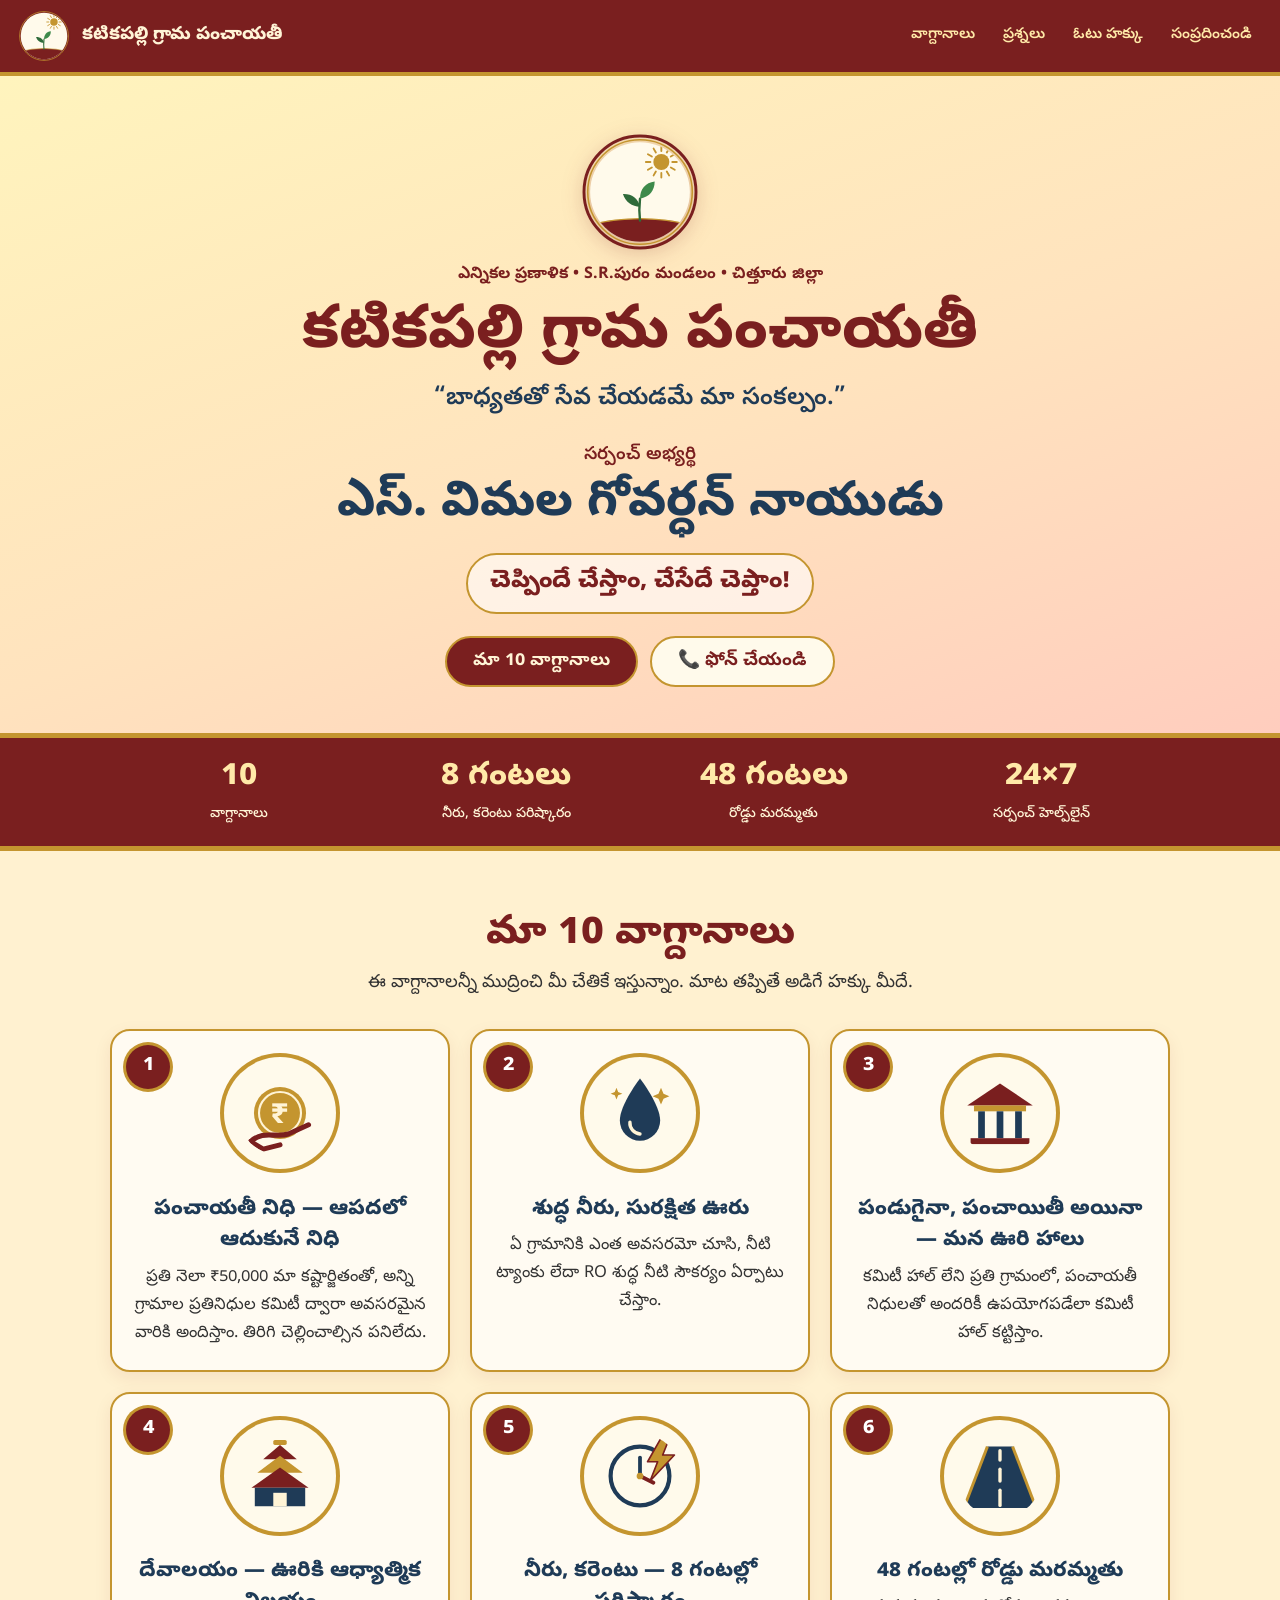
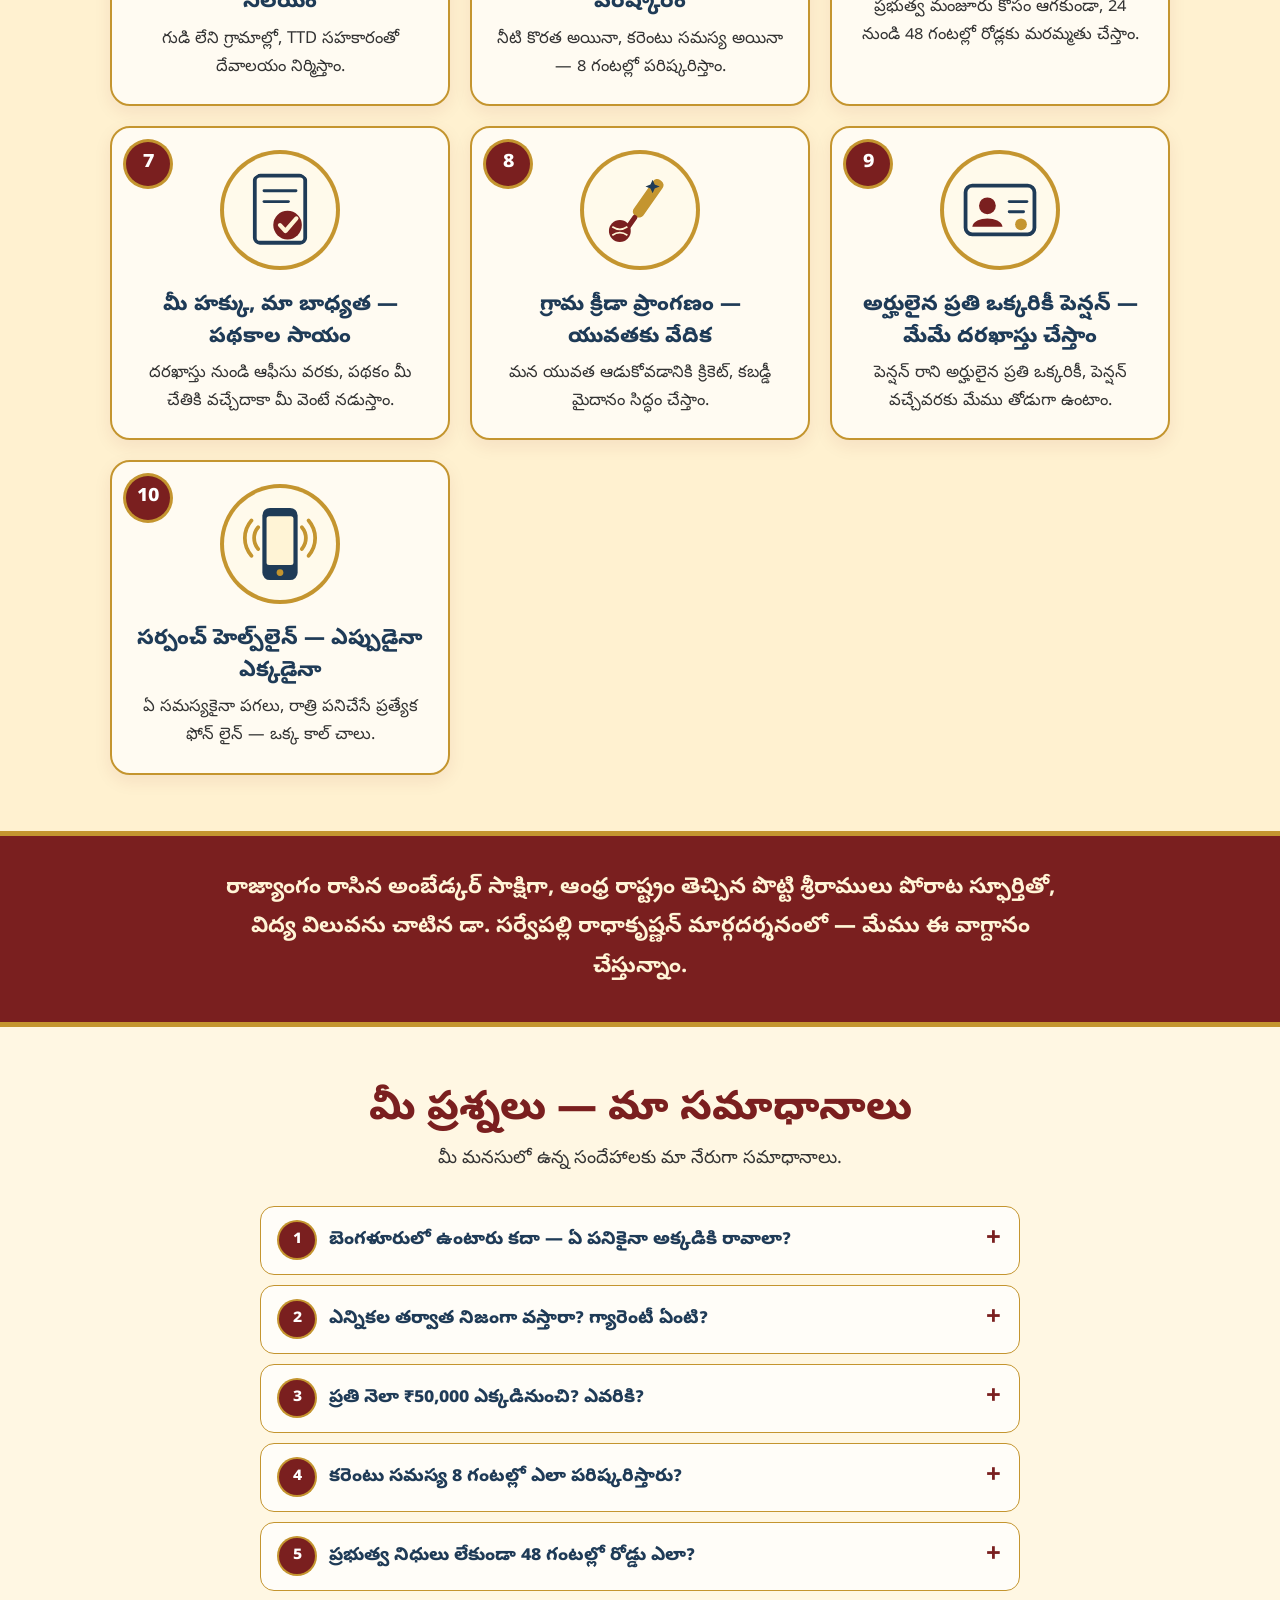
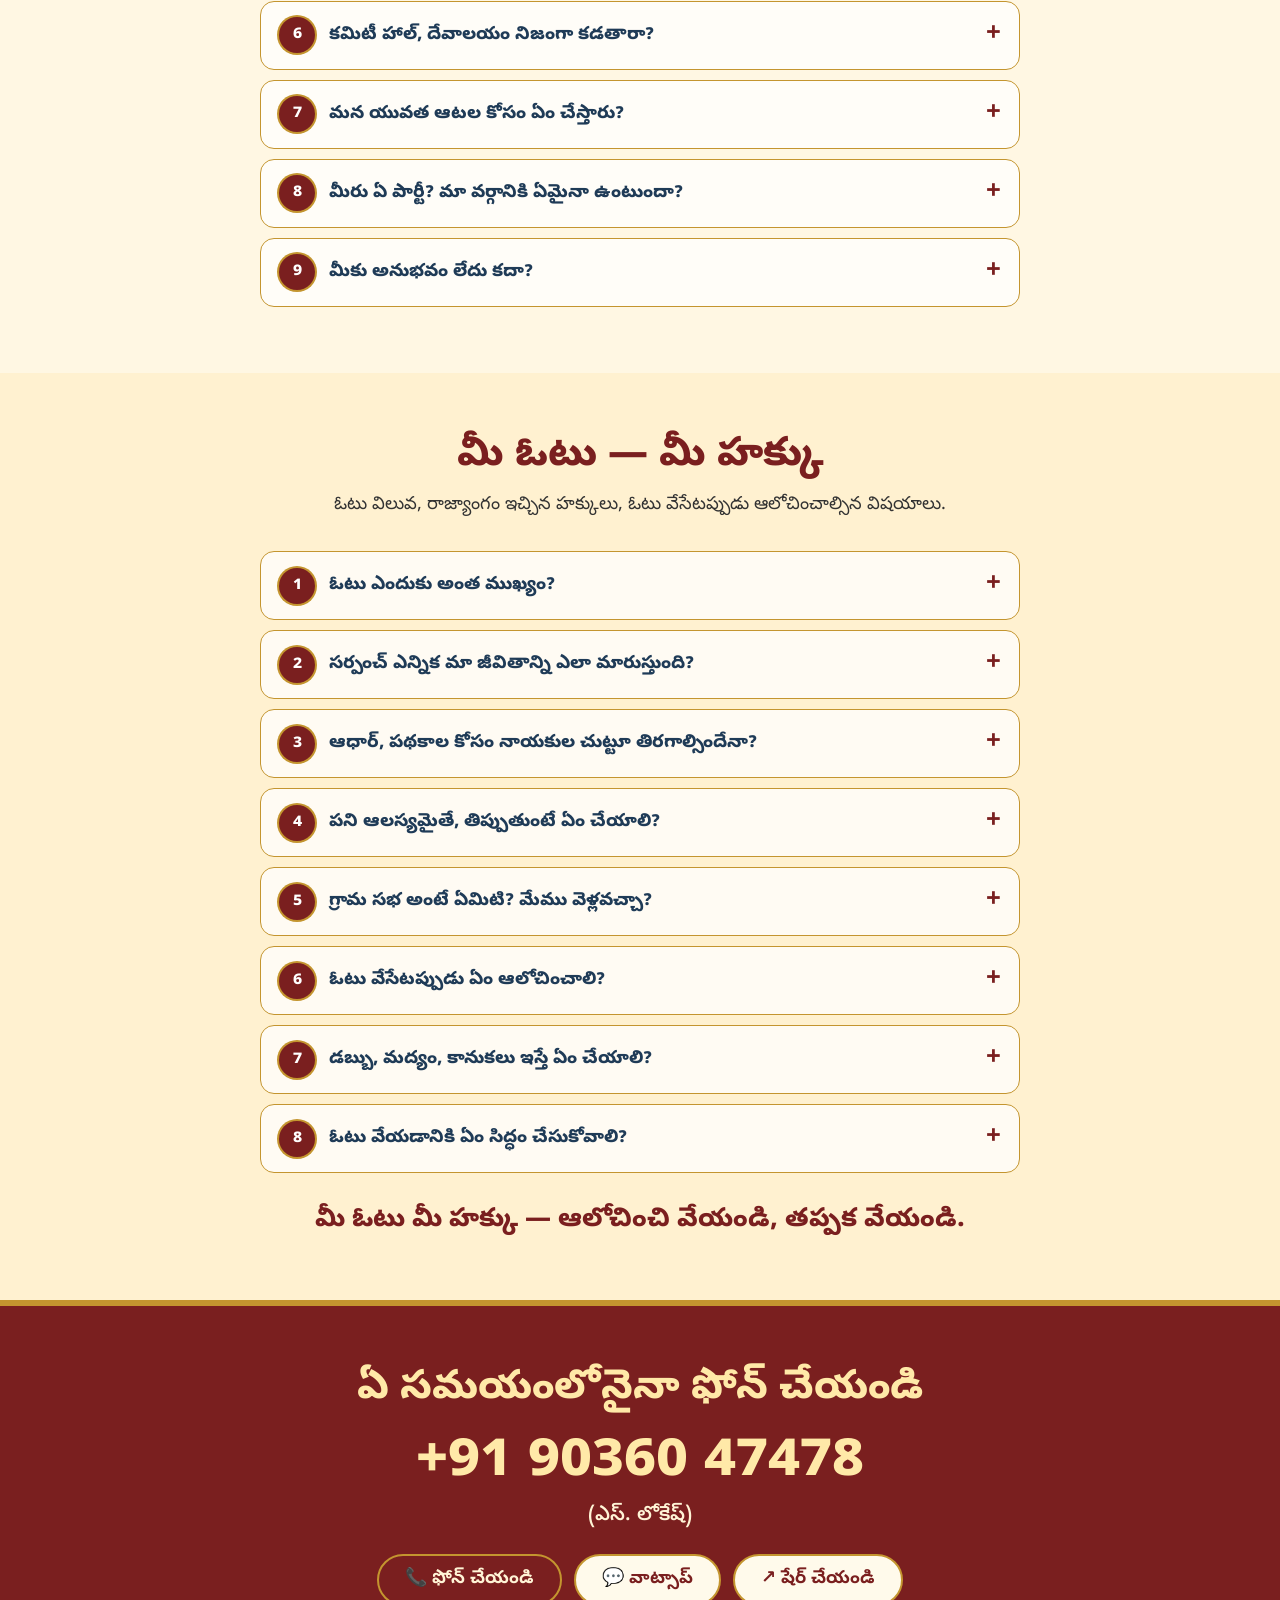
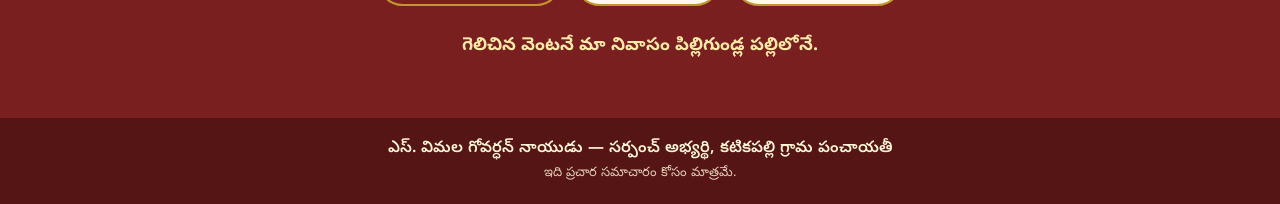
==== index.html @ 69db557f "Add Katikapalli campaign website" ====
<!doctype html>
<html lang="te">
<head>
<meta charset="utf-8">
<meta name="viewport" content="width=device-width, initial-scale=1">
<title>కటికపల్లి గ్రామ పంచాయతీ — ఎన్నికల ప్రణాళిక</title>
<meta name="description" content="ఎస్. విమల గోవర్ధన్ నాయుడు, సర్పంచ్ అభ్యర్థి — కటికపల్లి గ్రామ పంచాయతీ ఎన్నికల ప్రణాళిక: మా 10 వాగ్దానాలు.">
<meta property="og:title" content="కటికపల్లి గ్రామ పంచాయతీ — ఎన్నికల ప్రణాళిక">
<meta property="og:description" content="చెప్పిందే చేస్తాం, చేసేదే చెప్తాం! — ఎస్. విమల గోవర్ధన్ నాయుడు, సర్పంచ్ అభ్యర్థి">
<meta name="theme-color" content="#7A1F1F">
<link rel="preconnect" href="https://fonts.googleapis.com">
<link rel="preconnect" href="https://fonts.gstatic.com" crossorigin>
<link href="https://fonts.googleapis.com/css2?family=Noto+Sans+Telugu:wght@400;500;600;700;800&display=swap" rel="stylesheet">
<link rel="stylesheet" href="style.css">
</head>
<body>
<header class="top">
  <a class="brand" href="#home"><svg width="56" height="56" class="logo" viewBox="0 0 900 900" aria-hidden="true" style="display: block; flex: none"><defs><clipPath id="lg"><circle cx="450" cy="450" r="374"/></clipPath></defs>
<circle cx="450" cy="450" r="420" fill="none" stroke="#7A1F1F" stroke-width="22"/>
<circle cx="450" cy="450" r="392" fill="none" stroke="#C4952F" stroke-width="12"/>
<circle cx="450" cy="450" r="374" fill="#FFFAEB"/>
<g clip-path="url(#lg)">
<circle cx="610" cy="225" r="60" fill="#C4952F"/>
<g stroke="#C4952F" stroke-width="14" stroke-linecap="round"><line x1="692.0" y1="225.0" x2="726.0" y2="225.0"/><line x1="681.0" y1="266.0" x2="710.5" y2="283.0"/><line x1="651.0" y1="296.0" x2="668.0" y2="325.5"/><line x1="610.0" y1="307.0" x2="610.0" y2="341.0"/><line x1="569.0" y1="296.0" x2="552.0" y2="325.5"/><line x1="539.0" y1="266.0" x2="509.5" y2="283.0"/><line x1="528.0" y1="225.0" x2="494.0" y2="225.0"/><line x1="539.0" y1="184.0" x2="509.5" y2="167.0"/><line x1="569.0" y1="154.0" x2="552.0" y2="124.5"/><line x1="610.0" y1="143.0" x2="610.0" y2="109.0"/><line x1="651.0" y1="154.0" x2="668.0" y2="124.5"/><line x1="681.0" y1="184.0" x2="710.5" y2="167.0"/></g>
<path d="M60 700 Q 450 600 840 700 L 840 860 L 60 860 Z" fill="#7A1F1F"/>
<path d="M60 700 Q 450 600 840 700" fill="none" stroke="#C4952F" stroke-width="10"/>
<path d="M450 665 Q 440 590 450 500" fill="none" stroke="#2F6B3A" stroke-width="18" stroke-linecap="round"/>
<path d="M450 560 C390 560 340 525 322 465 C385 462 435 495 450 560 Z" fill="#2F6B3A"/>
<path d="M450 500 C450 430 490 380 560 372 C560 440 520 490 450 500 Z" fill="#3E8A4B"/>
</g></svg><span>కటికపల్లి గ్రామ పంచాయతీ</span></a>
  <nav aria-label="ప్రధాన మెనూ">
    <a href="#promises">వాగ్దానాలు</a>
    <a href="#qa">ప్రశ్నలు</a>
    <a href="#rights">ఓటు హక్కు</a>
    <a href="#contact">సంప్రదించండి</a>
  </nav>
</header>

<main id="home">
<section class="hero">
  <div class="wrap hero-in">
    <svg width="120" height="120" class="logo-big" viewBox="0 0 900 900" aria-hidden="true" style="display: block; flex: none"><defs><clipPath id="lg2"><circle cx="450" cy="450" r="374"/></clipPath></defs>
<circle cx="450" cy="450" r="420" fill="none" stroke="#7A1F1F" stroke-width="22"/>
<circle cx="450" cy="450" r="392" fill="none" stroke="#C4952F" stroke-width="12"/>
<circle cx="450" cy="450" r="374" fill="#FFFAEB"/>
<g clip-path="url(#lg2)">
<circle cx="610" cy="225" r="60" fill="#C4952F"/>
<g stroke="#C4952F" stroke-width="14" stroke-linecap="round"><line x1="692.0" y1="225.0" x2="726.0" y2="225.0"/><line x1="681.0" y1="266.0" x2="710.5" y2="283.0"/><line x1="651.0" y1="296.0" x2="668.0" y2="325.5"/><line x1="610.0" y1="307.0" x2="610.0" y2="341.0"/><line x1="569.0" y1="296.0" x2="552.0" y2="325.5"/><line x1="539.0" y1="266.0" x2="509.5" y2="283.0"/><line x1="528.0" y1="225.0" x2="494.0" y2="225.0"/><line x1="539.0" y1="184.0" x2="509.5" y2="167.0"/><line x1="569.0" y1="154.0" x2="552.0" y2="124.5"/><line x1="610.0" y1="143.0" x2="610.0" y2="109.0"/><line x1="651.0" y1="154.0" x2="668.0" y2="124.5"/><line x1="681.0" y1="184.0" x2="710.5" y2="167.0"/></g>
<path d="M60 700 Q 450 600 840 700 L 840 860 L 60 860 Z" fill="#7A1F1F"/>
<path d="M60 700 Q 450 600 840 700" fill="none" stroke="#C4952F" stroke-width="10"/>
<path d="M450 665 Q 440 590 450 500" fill="none" stroke="#2F6B3A" stroke-width="18" stroke-linecap="round"/>
<path d="M450 560 C390 560 340 525 322 465 C385 462 435 495 450 560 Z" fill="#2F6B3A"/>
<path d="M450 500 C450 430 490 380 560 372 C560 440 520 490 450 500 Z" fill="#3E8A4B"/>
</g></svg>
    <p class="eyebrow">ఎన్నికల ప్రణాళిక • S.R.పురం మండలం • చిత్తూరు జిల్లా</p>
    <h1>కటికపల్లి గ్రామ పంచాయతీ</h1>
    <p class="quote">“బాధ్యతతో సేవ చేయడమే మా సంకల్పం.”</p>
    <p class="cand-label">సర్పంచ్ అభ్యర్థి</p>
    <p class="cand">ఎస్. విమల గోవర్ధన్ నాయుడు</p>
    <p class="motto">చెప్పిందే చేస్తాం, చేసేదే చెప్తాం!</p>
    <div class="cta">
      <a class="btn gold" href="#promises">మా 10 వాగ్దానాలు</a>
      <a class="btn light" href="tel:+919036047478">📞 ఫోన్ చేయండి</a>
    </div>
  </div>
</section>

<section class="stats" aria-label="ముఖ్యాంశాలు">
  <div class="wrap">
    <div><b>10</b><span>వాగ్దానాలు</span></div>
    <div><b>8 గంటలు</b><span>నీరు, కరెంటు పరిష్కారం</span></div>
    <div><b>48 గంటలు</b><span>రోడ్డు మరమ్మతు</span></div>
    <div><b>24×7</b><span>సర్పంచ్ హెల్ప్‌లైన్</span></div>
  </div>
</section>

<section id="promises" class="sec">
  <div class="wrap">
    <h2>మా 10 వాగ్దానాలు</h2>
    <p class="lead">ఈ వాగ్దానాలన్నీ ముద్రించి మీ చేతికే ఇస్తున్నాం. మాట తప్పితే అడిగే హక్కు మీదే.</p>
    <div class="grid"><article class="card promise" id="p1"><div class="num">1</div><svg viewBox="0 0 200 200" aria-hidden="true"><circle cx="100" cy="100" r="62" fill="#C4952F"/><circle cx="100" cy="100" r="50" fill="none" stroke="#FFF4D6" stroke-width="5"/><text x="100" y="124" text-anchor="middle" font-size="72" font-weight="800" fill="#FFF4D6" font-family="Noto Sans Telugu, sans-serif">₹</text><path d="M30 168 C60 140 90 160 120 150 L168 128" fill="none" stroke="#7A1F1F" stroke-width="12" stroke-linecap="round"/><path d="M30 168 L60 186 L100 176" fill="none" stroke="#7A1F1F" stroke-width="12" stroke-linecap="round" stroke-linejoin="round"/></svg><h3>పంచాయతీ నిధి — ఆపదలో ఆదుకునే నిధి</h3><p>ప్రతి నెలా ₹50,000 మా కష్టార్జితంతో, అన్ని గ్రామాల ప్రతినిధుల కమిటీ ద్వారా అవసరమైన వారికి అందిస్తాం. తిరిగి చెల్లించాల్సిన పనిలేదు.</p></article><article class="card promise" id="p2"><div class="num">2</div><svg viewBox="0 0 200 200" aria-hidden="true"><path d="M100 18 C100 18 52 80 52 118 A48 48 0 0 0 148 118 C148 80 100 18 100 18 Z" fill="#1F3B57"/><path d="M76 122 A26 26 0 0 0 100 150" fill="none" stroke="#FFF4D6" stroke-width="8" stroke-linecap="round"/><path d="M150 40 l6 14 14 6 -14 6 -6 14 -6 -14 -14 -6 14 -6z" fill="#C4952F"/><path d="M44 40 l4 10 10 4 -10 4 -4 10 -4 -10 -10 -4 10 -4z" fill="#C4952F"/></svg><h3>శుద్ధ నీరు, సురక్షిత ఊరు</h3><p>ఏ గ్రామానికి ఎంత అవసరమో చూసి, నీటి ట్యాంకు లేదా RO శుద్ధ నీటి సౌకర్యం ఏర్పాటు చేస్తాం.</p></article><article class="card promise" id="p3"><div class="num">3</div><svg viewBox="0 0 200 200" aria-hidden="true"><polygon points="22,82 100,30 178,82" fill="#7A1F1F"/><rect x="38" y="82" width="124" height="14" fill="#C4952F"/><rect x="48" y="96" width="16" height="64" fill="#1F3B57"/><rect x="92" y="96" width="16" height="64" fill="#1F3B57"/><rect x="136" y="96" width="16" height="64" fill="#1F3B57"/><rect x="30" y="160" width="140" height="14" fill="#7A1F1F"/></svg><h3>పండుగైనా, పంచాయితీ అయినా — మన ఊరి హాలు</h3><p>కమిటీ హాల్ లేని ప్రతి గ్రామంలో, పంచాయతీ నిధులతో అందరికీ ఉపయోగపడేలా కమిటీ హాల్ కట్టిస్తాం.</p></article><article class="card promise" id="p4"><div class="num">4</div><svg viewBox="0 0 200 200" aria-hidden="true"><rect x="84" y="14" width="32" height="12" rx="4" fill="#C4952F"/><polygon points="100,26 140,60 60,60" fill="#7A1F1F"/><polygon points="100,52 154,92 46,92" fill="#C4952F"/><polygon points="100,80 168,128 32,128" fill="#7A1F1F"/><rect x="40" y="128" width="120" height="44" fill="#1F3B57"/><rect x="84" y="140" width="32" height="32" rx="16 16 0 0" fill="#FFF4D6"/></svg><h3>దేవాలయం — ఊరికి ఆధ్యాత్మిక నిలయం</h3><p>గుడి లేని గ్రామాల్లో, TTD సహకారంతో దేవాలయం నిర్మిస్తాం.</p></article><article class="card promise" id="p5"><div class="num">5</div><svg viewBox="0 0 200 200" aria-hidden="true"><circle cx="100" cy="100" r="70" fill="#FFFAEB" stroke="#1F3B57" stroke-width="10"/><line x1="100" y1="100" x2="100" y2="56" stroke="#1F3B57" stroke-width="9" stroke-linecap="round"/><line x1="100" y1="100" x2="132" y2="116" stroke="#7A1F1F" stroke-width="9" stroke-linecap="round"/><circle cx="100" cy="100" r="8" fill="#C4952F"/><polygon points="150,10 118,66 142,66 124,112 182,50 154,50 170,10" fill="#C4952F" stroke="#7A1F1F" stroke-width="4" stroke-linejoin="round"/></svg><h3>నీరు, కరెంటు — 8 గంటల్లో పరిష్కారం</h3><p>నీటి కొరత అయినా, కరెంటు సమస్య అయినా — 8 గంటల్లో పరిష్కరిస్తాం.</p></article><article class="card promise" id="p6"><div class="num">6</div><svg viewBox="0 0 200 200" aria-hidden="true"><polygon points="70,30 130,30 186,176 14,176" fill="#1F3B57"/><g stroke="#FFF4D6" stroke-width="8" stroke-linecap="round"><line x1="100" y1="40" x2="100" y2="62"/><line x1="100" y1="84" x2="100" y2="112"/><line x1="100" y1="134" x2="100" y2="170"/></g><line x1="70" y1="30" x2="14" y2="176" stroke="#C4952F" stroke-width="7"/><line x1="130" y1="30" x2="186" y2="176" stroke="#C4952F" stroke-width="7"/></svg><h3>48 గంటల్లో రోడ్డు మరమ్మతు</h3><p>ప్రభుత్వ మంజూరు కోసం ఆగకుండా, 24 నుండి 48 గంటల్లో రోడ్లకు మరమ్మతు చేస్తాం.</p></article><article class="card promise" id="p7"><div class="num">7</div><svg viewBox="0 0 200 200" aria-hidden="true"><rect x="40" y="18" width="120" height="160" rx="12" fill="#FFFAEB" stroke="#1F3B57" stroke-width="9"/><g stroke="#1F3B57" stroke-width="7" stroke-linecap="round"><line x1="62" y1="54" x2="138" y2="54"/><line x1="62" y1="80" x2="120" y2="80"/></g><circle cx="118" cy="136" r="34" fill="#7A1F1F"/><path d="M100 136 l13 14 26 -30" fill="none" stroke="#FFF4D6" stroke-width="10" stroke-linecap="round" stroke-linejoin="round"/></svg><h3>మీ హక్కు, మా బాధ్యత — పథకాల సాయం</h3><p>దరఖాస్తు నుండి ఆఫీసు వరకు, పథకం మీ చేతికి వచ్చేదాకా మీ వెంటే నడుస్తాం.</p></article><article class="card promise" id="p8"><div class="num">8</div><svg viewBox="0 0 200 200" aria-hidden="true"><g transform="rotate(35 100 100)"><rect x="86" y="14" width="28" height="104" rx="12" fill="#C4952F"/><rect x="94" y="116" width="12" height="64" rx="5" fill="#7A1F1F"/></g><circle cx="52" cy="150" r="26" fill="#7A1F1F"/><path d="M34 140 Q52 152 70 140 M34 160 Q52 148 70 160" fill="none" stroke="#FFF4D6" stroke-width="4"/><path d="M130 28 l5 11 12 5 -12 5 -5 11 -5 -11 -12 -5 12 -5z" fill="#1F3B57"/></svg><h3>గ్రామ క్రీడా ప్రాంగణం — యువతకు వేదిక</h3><p>మన యువత ఆడుకోవడానికి క్రికెట్, కబడ్డీ మైదానం సిద్ధం చేస్తాం.</p></article><article class="card promise" id="p9"><div class="num">9</div><svg viewBox="0 0 200 200" aria-hidden="true"><rect x="18" y="42" width="164" height="116" rx="16" fill="#FFFAEB" stroke="#1F3B57" stroke-width="9"/><circle cx="70" cy="90" r="20" fill="#7A1F1F"/><path d="M34 140 C38 114 102 114 106 140 Z" fill="#7A1F1F"/><g stroke="#1F3B57" stroke-width="7" stroke-linecap="round"><line x1="122" y1="80" x2="164" y2="80"/><line x1="122" y1="104" x2="156" y2="104"/></g><circle cx="150" cy="134" r="14" fill="#C4952F"/></svg><h3>అర్హులైన ప్రతి ఒక్కరికీ పెన్షన్ — మేమే దరఖాస్తు చేస్తాం</h3><p>పెన్షన్ రాని అర్హులైన ప్రతి ఒక్కరికీ, పెన్షన్ వచ్చేవరకు మేము తోడుగా ఉంటాం.</p></article><article class="card promise" id="p10"><div class="num">10</div><svg viewBox="0 0 200 200" aria-hidden="true"><rect x="58" y="14" width="84" height="172" rx="18" fill="#1F3B57"/><rect x="68" y="34" width="64" height="116" rx="6" fill="#FFF4D6"/><circle cx="100" cy="168" r="8" fill="#C4952F"/><path d="M152 60 a40 40 0 0 1 0 52 M168 44 a64 64 0 0 1 0 84" fill="none" stroke="#C4952F" stroke-width="9" stroke-linecap="round"/><path d="M48 60 a40 40 0 0 0 0 52 M32 44 a64 64 0 0 0 0 84" fill="none" stroke="#C4952F" stroke-width="9" stroke-linecap="round"/></svg><h3>సర్పంచ్ హెల్ప్‌లైన్ — ఎప్పుడైనా ఎక్కడైనా</h3><p>ఏ సమస్యకైనా పగలు, రాత్రి పనిచేసే ప్రత్యేక ఫోన్ లైన్ — ఒక్క కాల్ చాలు.</p></article></div>
  </div>
</section>

<section class="pledge">
  <div class="wrap">
    <p>రాజ్యాంగం రాసిన అంబేడ్కర్ సాక్షిగా, ఆంధ్ర రాష్ట్రం తెచ్చిన పొట్టి శ్రీరాములు పోరాట స్ఫూర్తితో, విద్య విలువను చాటిన డా. సర్వేపల్లి రాధాకృష్ణన్ మార్గదర్శనంలో — మేము ఈ వాగ్దానం చేస్తున్నాం.</p>
  </div>
</section>

<section id="qa" class="sec alt">
  <div class="wrap narrow">
    <h2>మీ ప్రశ్నలు — మా సమాధానాలు</h2>
    <p class="lead">మీ మనసులో ఉన్న సందేహాలకు మా నేరుగా సమాధానాలు.</p>
    <div class="acc"><details><summary><span class="q">1</span><span>బెంగళూరులో ఉంటారు కదా — ఏ పనికైనా అక్కడికి రావాలా?</span></summary><p>అక్కర్లేదు. గెలిచిన వెంటనే మా నివాసం పిల్లిగుండ్ల పల్లిలోనే. అప్పటివరకు కూడా పగలు, రాత్రి హెల్ప్‌లైన్ మీ వెంటే — ఒక్క కాల్ చాలు.</p></details><details><summary><span class="q">2</span><span>ఎన్నికల తర్వాత నిజంగా వస్తారా? గ్యారెంటీ ఏంటి?</span></summary><p>మా వాగ్దానాలను ముద్రించి మీ చేతికే ఇస్తున్నాం. మాట తప్పితే అడిగే హక్కు మీదే. చెప్పిందే చేస్తాం, చేసేదే చెప్తాం!</p></details><details><summary><span class="q">3</span><span>ప్రతి నెలా ₹50,000 ఎక్కడినుంచి? ఎవరికి?</span></summary><p>ఇది మా కష్టార్జితం. అన్ని గ్రామాల ప్రతినిధుల కమిటీ నిర్ణయించి, ఆపదలో ఉన్న వారికి ఇస్తుంది. తిరిగి చెల్లించాల్సిన పనిలేదు.</p></details><details><summary><span class="q">4</span><span>కరెంటు సమస్య 8 గంటల్లో ఎలా పరిష్కరిస్తారు?</span></summary><p>కరెంటు పోయినా, వోల్టేజ్ తక్కువైనా, ట్రాన్స్‌ఫార్మర్ చెడిపోయినా — ఫోన్ చేయగానే విద్యుత్ శాఖ అధికారులకు తెలియజేసి, పని అయ్యేవరకు మేమే వెంటపడతాం. నీటి సమస్యకూ ఇదే పద్ధతి.</p></details><details><summary><span class="q">5</span><span>ప్రభుత్వ నిధులు లేకుండా 48 గంటల్లో రోడ్డు ఎలా?</span></summary><p>చిన్న మరమ్మతులు మేమే వెంటనే చేయిస్తాం. పెద్ద రోడ్ల కోసం అధికారుల దగ్గర పట్టుబట్టి సాధిస్తాం.</p></details><details><summary><span class="q">6</span><span>కమిటీ హాల్, దేవాలయం నిజంగా కడతారా?</span></summary><p>హాల్ లేని గ్రామాల్లో పంచాయతీ నిధులతో కమిటీ హాల్, గుడి లేని గ్రామాల్లో TTD సహకారంతో దేవాలయం — అనుమతుల ప్రక్రియ ప్రకారం ముందుకు తీసుకెళ్తాం.</p></details><details><summary><span class="q">7</span><span>మన యువత ఆటల కోసం ఏం చేస్తారు?</span></summary><p>క్రికెట్, కబడ్డీ ఆడుకునేందుకు గ్రామ క్రీడా ప్రాంగణం సిద్ధం చేస్తాం. ఆటల్లో మన యువత ముందుకు వెళ్లడానికి తోడుగా ఉంటాం.</p></details><details><summary><span class="q">8</span><span>మీరు ఏ పార్టీ? మా వర్గానికి ఏమైనా ఉంటుందా?</span></summary><p>పంచాయతీ ఎన్నికల్లో అభివృద్ధే లక్ష్యంగా ఉండాలి కానీ పార్టీ అజెండాలు ఉండకూడదనే సదుద్దేశంతో ప్రభుత్వం పార్టీ గుర్తులు కేటాయించలేదు. మాదీ అదే సూత్రం.</p></details><details><summary><span class="q">9</span><span>మీకు అనుభవం లేదు కదా?</span></summary><p>ఊరి కోసం కష్టపడే మనసు, పట్టుదల మాకు ఉన్నాయి. ఇంతకాలం ఉన్నవారి అనుభవాన్ని కూడా తీసుకుని, అందరి సహకారంతో నడుస్తాం.</p></details></div>
  </div>
</section>

<section id="rights" class="sec">
  <div class="wrap narrow">
    <h2>మీ ఓటు — మీ హక్కు</h2>
    <p class="lead">ఓటు విలువ, రాజ్యాంగం ఇచ్చిన హక్కులు, ఓటు వేసేటప్పుడు ఆలోచించాల్సిన విషయాలు.</p>
    <div class="acc"><details><summary><span class="q">1</span><span>ఓటు ఎందుకు అంత ముఖ్యం?</span></summary><p>రాజ్యాంగం 18 ఏళ్లు నిండిన ప్రతి పౌరునికి ఓటు హక్కు ఇచ్చింది. ధనికులకైనా, పేదలకైనా ఒక్కొక్కరికి ఒక్క ఓటే. ఊరి భవిష్యత్తును నిర్ణయించే శక్తి మీ చేతిలోనే ఉంది.</p></details><details><summary><span class="q">2</span><span>సర్పంచ్ ఎన్నిక మా జీవితాన్ని ఎలా మారుస్తుంది?</span></summary><p>రోడ్లు, తాగునీరు, వీధి దీపాలు, పారిశుద్ధ్యం, పంచాయతీ నిధుల ఖర్చు — ఇవన్నీ సర్పంచ్ చేతిలోనే. అందుకే ఈ ఓటు రోజువారీ జీవితానికి నేరుగా తగులుతుంది.</p></details><details><summary><span class="q">3</span><span>ఆధార్, పథకాల కోసం నాయకుల చుట్టూ తిరగాల్సిందేనా?</span></summary><p>లేదు. అవి మీ హక్కు, ఎవరి దయా కాదు. ఆధార్ నమోదుకు ఎవరి సిఫార్సూ అక్కర్లేదు. అర్హత ఉంటే పథకం పొందే హక్కు మీకుంది. గ్రామ సచివాలయంలో నేరుగా దరఖాస్తు చేయవచ్చు.</p></details><details><summary><span class="q">4</span><span>పని ఆలస్యమైతే, తిప్పుతుంటే ఏం చేయాలి?</span></summary><p>దరఖాస్తు రశీదు తీసుకోండి. ఏమైందో, ఎందుకు ఆలస్యమైందో సమాచార హక్కు చట్టం (RTI) కింద రాతపూర్వకంగా అడగవచ్చు. పై అధికారులకు ఫిర్యాదు చేసే హక్కు కూడా ఉంది.</p></details><details><summary><span class="q">5</span><span>గ్రామ సభ అంటే ఏమిటి? మేము వెళ్లవచ్చా?</span></summary><p>ఓటర్లందరూ హాజరయ్యే సభ ఇది. పథకాల లబ్ధిదారుల జాబితా, పంచాయతీ ఖర్చుల లెక్కలు అడిగి తెలుసుకునే హక్కు మీకుంది. ప్రశ్నించడం మీ హక్కు.</p></details><details><summary><span class="q">6</span><span>ఓటు వేసేటప్పుడు ఏం ఆలోచించాలి?</span></summary><p>ఎవరు ఎక్కువ ఇస్తారో కాదు, ఎవరు ఎక్కువ పని చేయగలరో చూడండి. అభ్యర్థి నిజాయితీ, ఎప్పుడూ అందుబాటులో ఉండే గుణం, చేయగలిగిన వాగ్దానాలే చేశారా అని పరిశీలించండి.</p></details><details><summary><span class="q">7</span><span>డబ్బు, మద్యం, కానుకలు ఇస్తే ఏం చేయాలి?</span></summary><p>ఓటు కోసం ఇవ్వడం, తీసుకోవడం రెండూ చట్టరీత్యా నేరం. ఐదేళ్ల భవిష్యత్తును కొన్ని వందలకు అమ్ముకోకండి. ఓటు రహస్యం — ఎవరికి వేశారో ఎవరికీ తెలియదు, భయపడకండి.</p></details><details><summary><span class="q">8</span><span>ఓటు వేయడానికి ఏం సిద్ధం చేసుకోవాలి?</span></summary><p>ఓటర్ జాబితాలో మీ పేరు ఉందో చూసుకోండి. గుర్తింపు కార్డు తీసుకెళ్లండి. బెంగళూరు వంటి చోట్ల ఉన్నవారు పోలింగ్ రోజు ఊరికి వచ్చి కుటుంబమంతా ఓటు వేయండి.</p></details></div>
    <p class="call-out">మీ ఓటు మీ హక్కు — ఆలోచించి వేయండి, తప్పక వేయండి.</p>
  </div>
</section>

<section id="contact" class="contact">
  <div class="wrap">
    <h2>ఏ సమయంలోనైనా ఫోన్ చేయండి</h2>
    <p class="phone"><a href="tel:+919036047478">+91 90360 47478</a></p>
    <p class="who">(ఎస్. లోకేష్)</p>
    <div class="cta">
      <a class="btn gold" href="tel:+919036047478">📞 ఫోన్ చేయండి</a>
      <a class="btn light" href="https://wa.me/919036047478" target="_blank" rel="noopener">💬 వాట్సాప్</a>
      <button class="btn light" id="share" type="button">↗ షేర్ చేయండి</button>
    </div>
    <p class="after">గెలిచిన వెంటనే మా నివాసం పిల్లిగుండ్ల పల్లిలోనే.</p>
  </div>
</section>
</main>

<footer>
  <p>ఎస్. విమల గోవర్ధన్ నాయుడు — సర్పంచ్ అభ్యర్థి, కటికపల్లి గ్రామ పంచాయతీ</p>
  <p class="small">ఇది ప్రచార సమాచారం కోసం మాత్రమే.</p>
</footer>
<script src="script.js"></script>
</body>
</html>
---- style.css ----
:root{--maroon:#7A1F1F;--gold:#C4952F;--navy:#1F3B57;--cream:#FFF4D6;--lgold:#FFE9A8;--ink:#333}
*{box-sizing:border-box}
html{scroll-behavior:smooth;scroll-padding-top:72px}
body{margin:0;font-family:'Noto Sans Telugu',system-ui,sans-serif;color:var(--navy);background:#FFF1D0;line-height:1.7;-webkit-text-size-adjust:100%}
.wrap{max-width:1100px;margin:0 auto;padding:0 20px}
.narrow{max-width:800px}
a{color:inherit}
.top{position:sticky;top:0;z-index:20;background:var(--maroon);border-bottom:4px solid var(--gold);display:flex;align-items:center;justify-content:space-between;gap:12px;padding:8px 16px}
.brand{display:flex;align-items:center;gap:10px;text-decoration:none;color:var(--cream);font-weight:800;font-size:18px;line-height:1.3}
.logo{flex:none}
.top nav{display:flex;gap:4px;overflow-x:auto;scrollbar-width:none}
.top nav::-webkit-scrollbar{display:none}
.top nav a{color:var(--lgold);text-decoration:none;font-weight:600;font-size:15px;padding:6px 12px;border-radius:999px;white-space:nowrap}
.top nav a:hover,.top nav a.on{background:rgba(255,233,168,.18);color:#fff}
@media(max-width:760px){.top{flex-direction:column;align-items:flex-start;gap:4px;padding:8px 12px}.brand span{font-size:17px}.top nav{width:100%}}
.hero{padding:56px 0 46px;text-align:center;background:linear-gradient(160deg,#FFF4BD 0%,#FFE3BE 55%,#FFCDBE 100%)}
.hero-in{display:flex;flex-direction:column;align-items:center}
.logo-big{margin-bottom:10px;filter:drop-shadow(0 4px 10px rgba(122,31,31,.25))}
.eyebrow{margin:0;color:var(--maroon);font-weight:700;font-size:16px}
h1{margin:6px 0 4px;font-size:clamp(34px,6vw,60px);font-weight:800;line-height:1.35;color:var(--maroon)}
.quote{margin:0 0 20px;font-size:clamp(18px,3vw,24px);font-weight:600}
.cand-label{margin:0;font-weight:600;font-size:18px;color:var(--maroon)}
.cand{margin:0;font-size:clamp(30px,5vw,48px);font-weight:800;line-height:1.4}
.motto{display:inline-block;margin:14px 0 22px;padding:8px 22px;border:2px solid var(--gold);border-radius:999px;background:rgba(255,255,255,.6);font-weight:800;font-size:clamp(18px,3vw,24px);color:var(--maroon)}
.cta{display:flex;flex-wrap:wrap;gap:12px;justify-content:center}
.btn{display:inline-block;border:2px solid var(--gold);border-radius:999px;padding:11px 26px;font-weight:700;font-size:18px;line-height:1.4;font-family:inherit;text-decoration:none;cursor:pointer;transition:transform .15s}
.btn:hover{transform:translateY(-2px)}
.btn.gold{background:var(--maroon);color:var(--cream)}
.btn.light{background:#FFFAEB;color:var(--maroon)}
.stats{background:var(--maroon);border-top:5px solid var(--gold);border-bottom:5px solid var(--gold)}
.stats .wrap{display:grid;grid-template-columns:repeat(4,1fr);gap:10px;padding-top:18px;padding-bottom:18px;text-align:center}
.stats b{display:block;font-size:clamp(22px,3.4vw,32px);font-weight:800;color:var(--lgold);line-height:1.4}
.stats span{color:var(--cream);font-size:14px;font-weight:500}
@media(max-width:640px){.stats .wrap{grid-template-columns:repeat(2,1fr)}}
.sec{padding:56px 0}
.sec.alt{background:rgba(255,255,255,.4)}
h2{margin:0 0 6px;text-align:center;font-size:clamp(28px,4.4vw,40px);font-weight:800;color:var(--maroon);line-height:1.4}
.lead{margin:0 auto 30px;text-align:center;max-width:640px;font-size:18px;color:var(--ink)}
.grid{display:grid;grid-template-columns:repeat(auto-fill,minmax(300px,1fr));gap:20px}
.card{position:relative;background:rgba(255,255,255,.72);border:2px solid var(--gold);border-radius:20px;padding:26px 22px 22px;text-align:center;box-shadow:0 6px 18px rgba(122,31,31,.08);transition:transform .2s,box-shadow .2s}
.card:hover{transform:translateY(-4px);box-shadow:0 12px 26px rgba(122,31,31,.16)}
.card svg{width:112px;height:112px;padding:14px;border-radius:50%;background:#FFFAEB;box-shadow:0 0 0 4px var(--gold);margin-bottom:14px}
.card .num{position:absolute;top:14px;left:14px;width:44px;height:44px;border-radius:50%;background:var(--maroon);box-shadow:0 0 0 3px var(--gold);color:#fff;font-weight:800;font-size:20px;display:flex;align-items:center;justify-content:center}
.card h3{margin:0 0 6px;font-size:21px;font-weight:800;line-height:1.5}
.card p{margin:0;font-size:16.5px;color:var(--ink)}
.pledge{background:var(--maroon);border-top:5px solid var(--gold);border-bottom:5px solid var(--gold);padding:34px 0;text-align:center}
.pledge p{margin:0 auto;max-width:860px;color:var(--cream);font-size:clamp(17px,2.6vw,22px);font-weight:700;line-height:1.8}
.acc details{background:rgba(255,255,255,.75);border:1.5px solid var(--gold);border-radius:14px;margin-bottom:10px;overflow:hidden}
.acc summary{cursor:pointer;list-style:none;display:flex;gap:14px;align-items:center;padding:14px 18px;font-weight:800;font-size:18px;line-height:1.5}
.acc summary::-webkit-details-marker{display:none}
.acc summary::after{content:"+";margin-left:auto;font-size:26px;color:var(--maroon);font-weight:700}
.acc details[open] summary::after{content:"–"}
.acc details[open] summary{background:#FFF4D6}
.q{flex:none;width:36px;height:36px;border-radius:50%;background:var(--maroon);box-shadow:0 0 0 2px var(--gold);color:#fff;font-size:16px;display:flex;align-items:center;justify-content:center}
.acc p{margin:0;padding:12px 20px 18px 68px;font-size:17px;color:var(--ink)}
@media(max-width:560px){.acc p{padding-left:20px}}
.call-out{margin:26px 0 0;text-align:center;font-weight:800;font-size:clamp(20px,3vw,26px);color:var(--maroon)}
.contact{background:var(--maroon);color:var(--cream);text-align:center;padding:56px 0;border-top:6px solid var(--gold)}
.contact h2{color:var(--lgold)}
.phone{margin:10px 0 0;font-size:clamp(34px,7vw,56px);font-weight:800;line-height:1.3}
.phone a{text-decoration:none;color:var(--lgold)}
.who{margin:0 0 20px;font-size:20px;font-weight:600}
.after{margin:26px 0 0;font-weight:700;font-size:18px;color:var(--lgold)}
footer{background:#561515;color:var(--cream);text-align:center;padding:18px 16px}
footer p{margin:0;font-weight:600}
footer .small{font-size:13px;opacity:.8;font-weight:400}
@media(prefers-reduced-motion:reduce){*{transition:none!important;scroll-behavior:auto!important}}
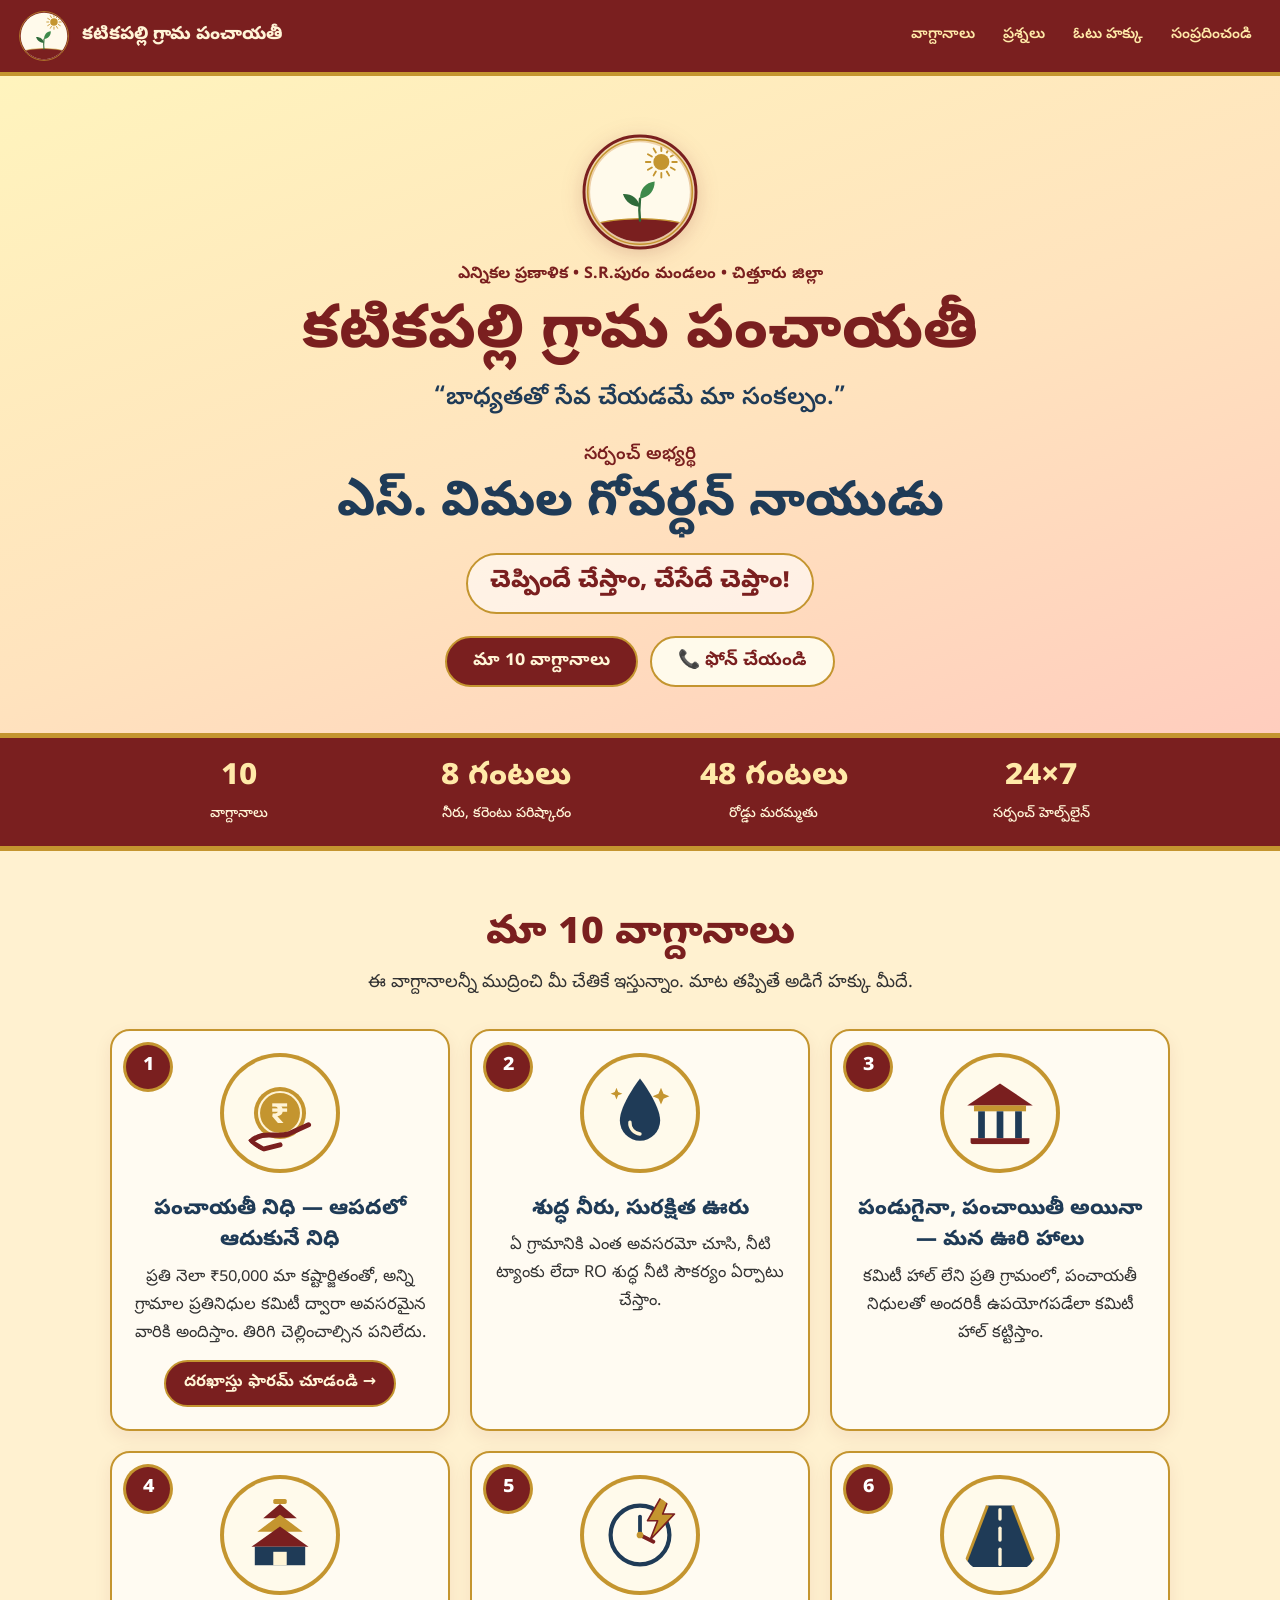
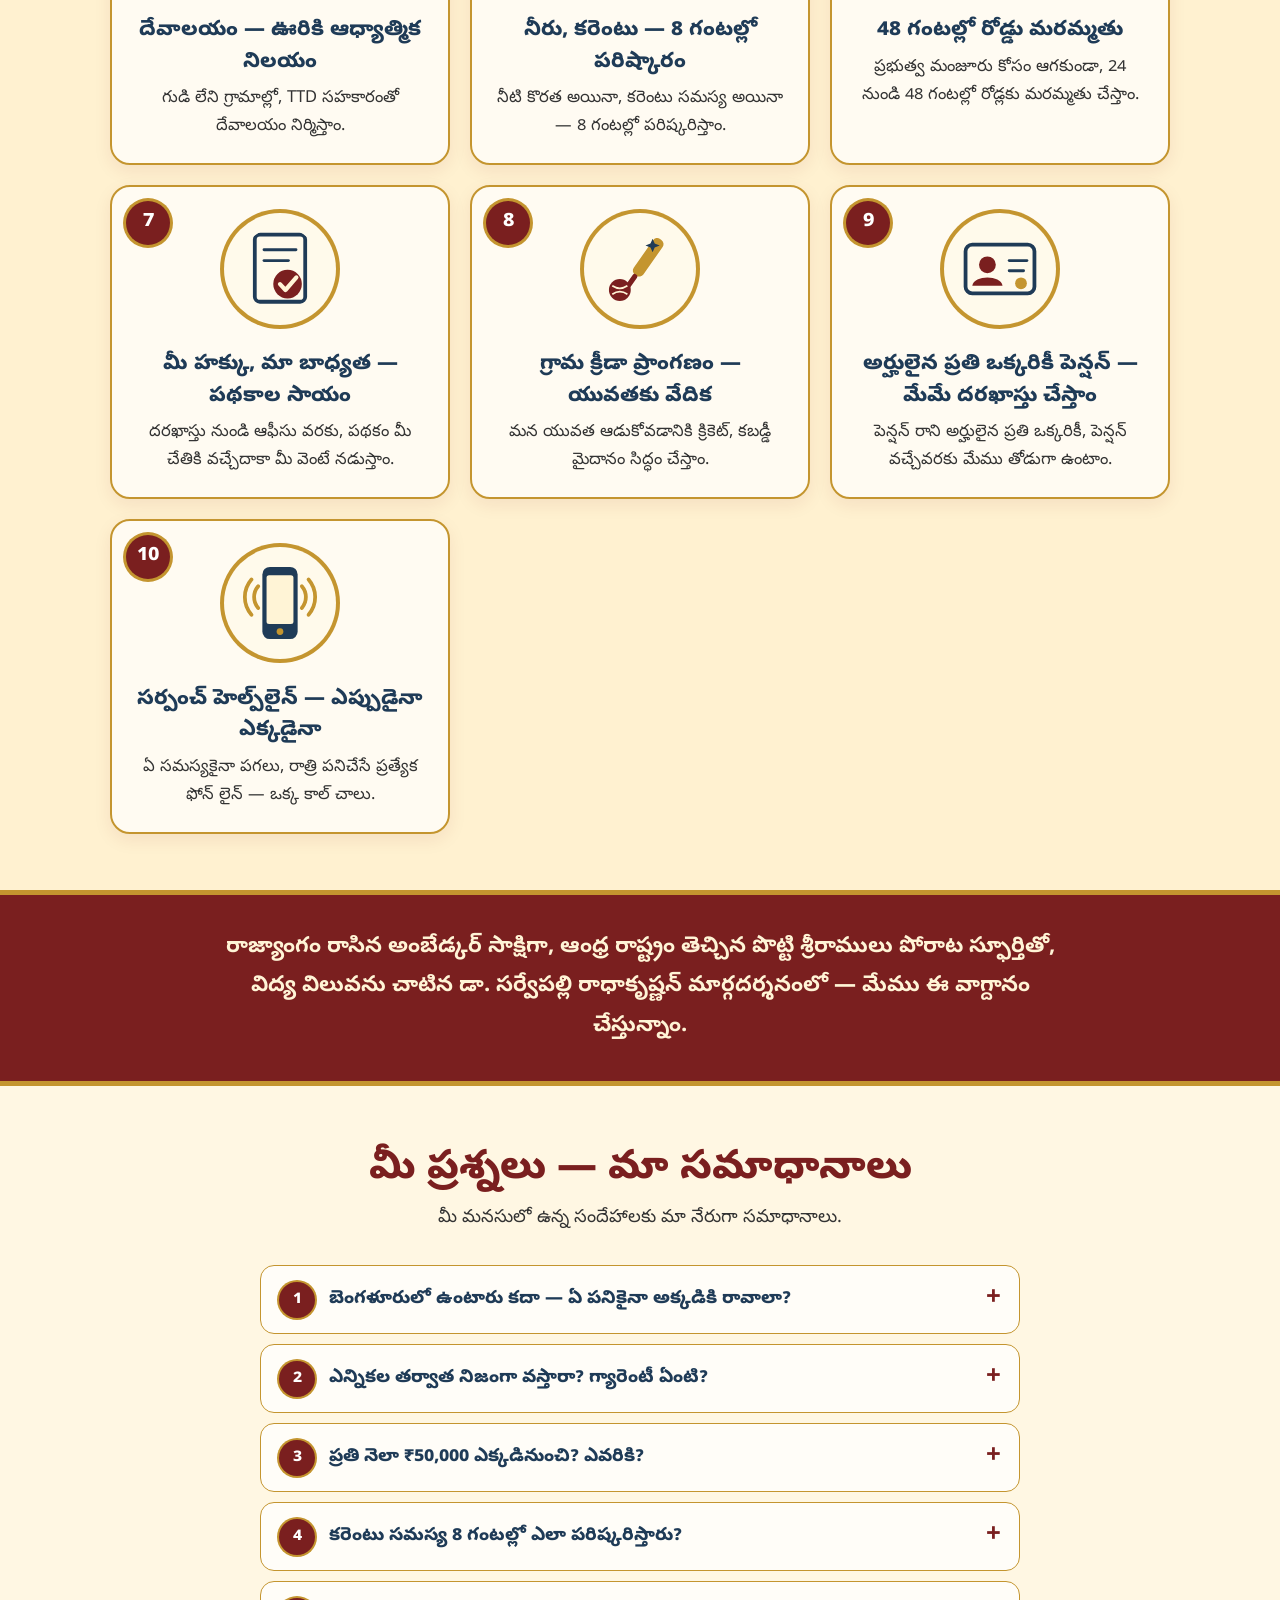
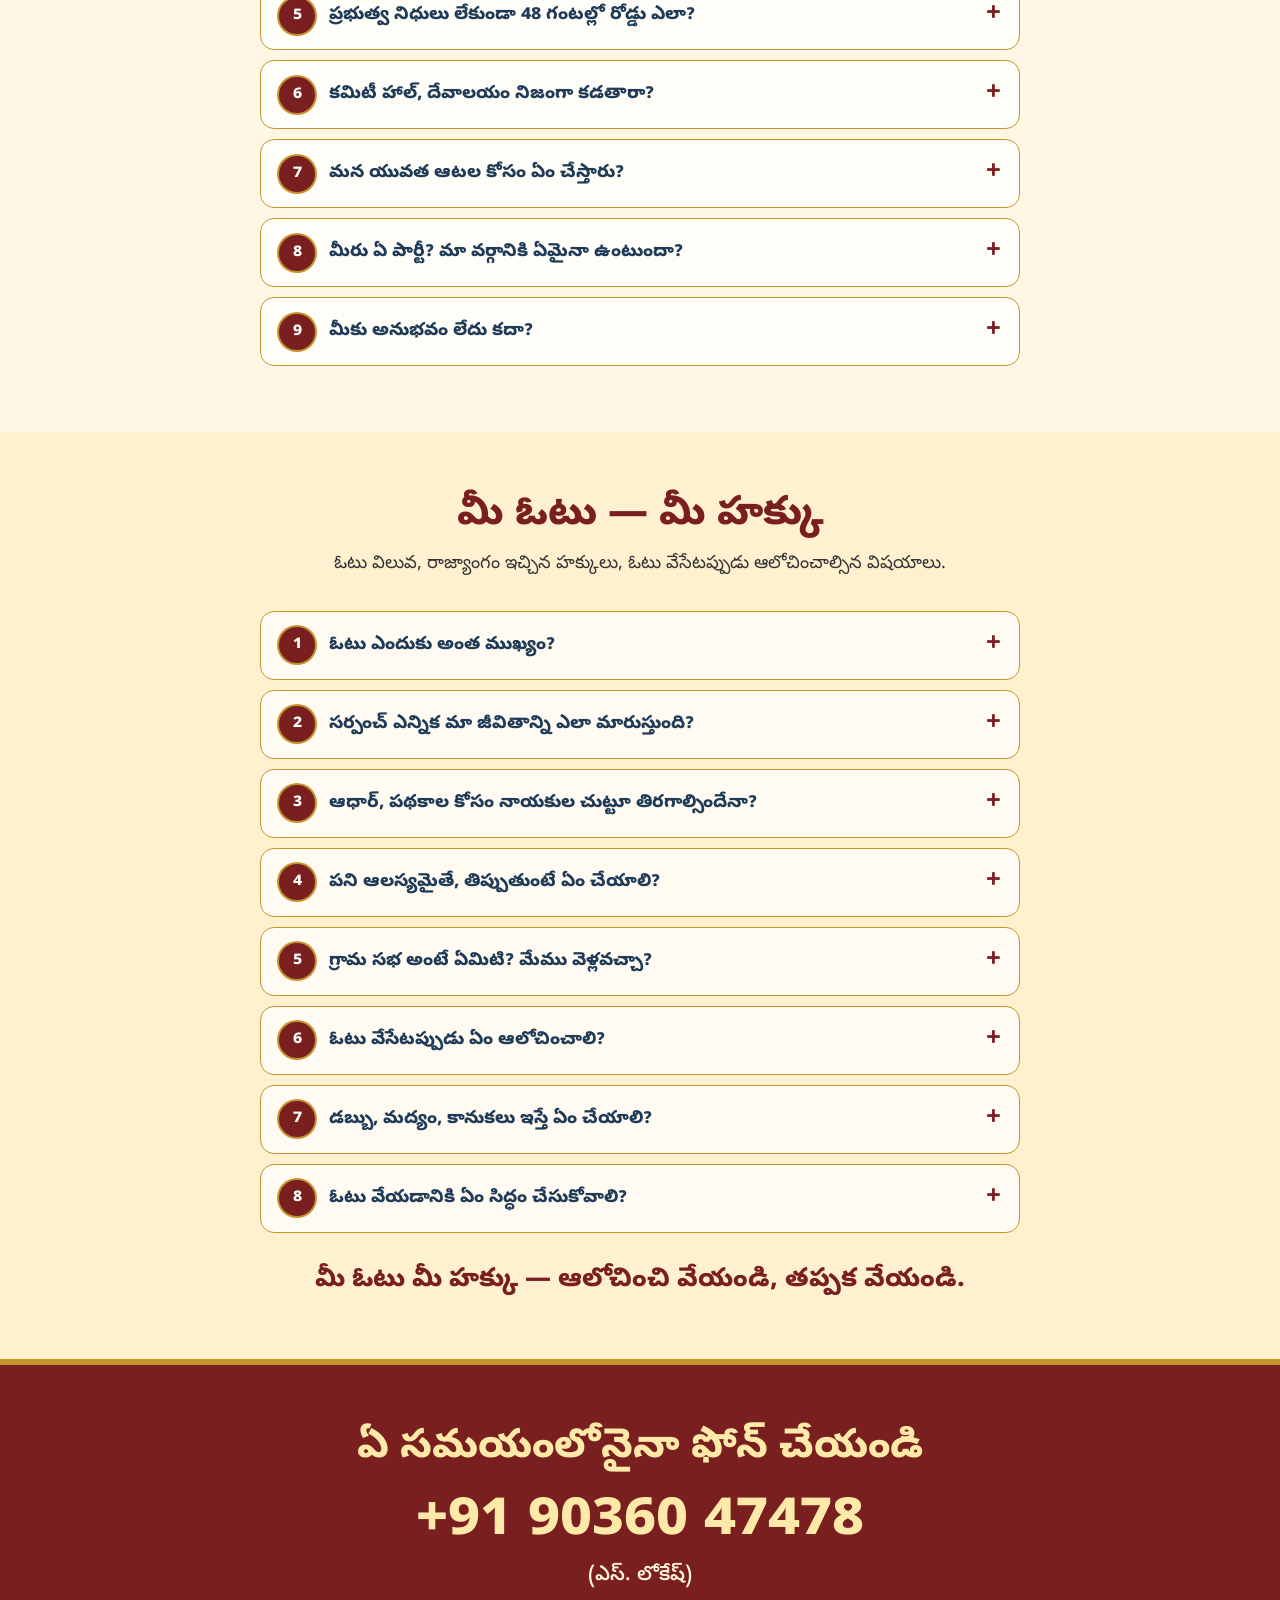
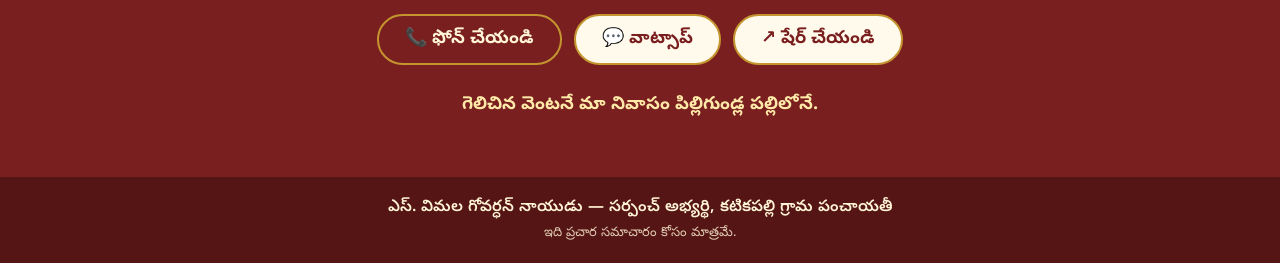
==== commit 8617f317: "Add Panchayat Fund application page and link from promise 1" ====
--- a/index.html
+++ b/index.html
@@ -78,7 +78,7 @@
   <div class="wrap">
     <h2>మా 10 వాగ్దానాలు</h2>
     <p class="lead">ఈ వాగ్దానాలన్నీ ముద్రించి మీ చేతికే ఇస్తున్నాం. మాట తప్పితే అడిగే హక్కు మీదే.</p>
-    <div class="grid"><article class="card promise" id="p1"><div class="num">1</div><svg viewBox="0 0 200 200" aria-hidden="true"><circle cx="100" cy="100" r="62" fill="#C4952F"/><circle cx="100" cy="100" r="50" fill="none" stroke="#FFF4D6" stroke-width="5"/><text x="100" y="124" text-anchor="middle" font-size="72" font-weight="800" fill="#FFF4D6" font-family="Noto Sans Telugu, sans-serif">₹</text><path d="M30 168 C60 140 90 160 120 150 L168 128" fill="none" stroke="#7A1F1F" stroke-width="12" stroke-linecap="round"/><path d="M30 168 L60 186 L100 176" fill="none" stroke="#7A1F1F" stroke-width="12" stroke-linecap="round" stroke-linejoin="round"/></svg><h3>పంచాయతీ నిధి — ఆపదలో ఆదుకునే నిధి</h3><p>ప్రతి నెలా ₹50,000 మా కష్టార్జితంతో, అన్ని గ్రామాల ప్రతినిధుల కమిటీ ద్వారా అవసరమైన వారికి అందిస్తాం. తిరిగి చెల్లించాల్సిన పనిలేదు.</p></article><article class="card promise" id="p2"><div class="num">2</div><svg viewBox="0 0 200 200" aria-hidden="true"><path d="M100 18 C100 18 52 80 52 118 A48 48 0 0 0 148 118 C148 80 100 18 100 18 Z" fill="#1F3B57"/><path d="M76 122 A26 26 0 0 0 100 150" fill="none" stroke="#FFF4D6" stroke-width="8" stroke-linecap="round"/><path d="M150 40 l6 14 14 6 -14 6 -6 14 -6 -14 -14 -6 14 -6z" fill="#C4952F"/><path d="M44 40 l4 10 10 4 -10 4 -4 10 -4 -10 -10 -4 10 -4z" fill="#C4952F"/></svg><h3>శుద్ధ నీరు, సురక్షిత ఊరు</h3><p>ఏ గ్రామానికి ఎంత అవసరమో చూసి, నీటి ట్యాంకు లేదా RO శుద్ధ నీటి సౌకర్యం ఏర్పాటు చేస్తాం.</p></article><article class="card promise" id="p3"><div class="num">3</div><svg viewBox="0 0 200 200" aria-hidden="true"><polygon points="22,82 100,30 178,82" fill="#7A1F1F"/><rect x="38" y="82" width="124" height="14" fill="#C4952F"/><rect x="48" y="96" width="16" height="64" fill="#1F3B57"/><rect x="92" y="96" width="16" height="64" fill="#1F3B57"/><rect x="136" y="96" width="16" height="64" fill="#1F3B57"/><rect x="30" y="160" width="140" height="14" fill="#7A1F1F"/></svg><h3>పండుగైనా, పంచాయితీ అయినా — మన ఊరి హాలు</h3><p>కమిటీ హాల్ లేని ప్రతి గ్రామంలో, పంచాయతీ నిధులతో అందరికీ ఉపయోగపడేలా కమిటీ హాల్ కట్టిస్తాం.</p></article><article class="card promise" id="p4"><div class="num">4</div><svg viewBox="0 0 200 200" aria-hidden="true"><rect x="84" y="14" width="32" height="12" rx="4" fill="#C4952F"/><polygon points="100,26 140,60 60,60" fill="#7A1F1F"/><polygon points="100,52 154,92 46,92" fill="#C4952F"/><polygon points="100,80 168,128 32,128" fill="#7A1F1F"/><rect x="40" y="128" width="120" height="44" fill="#1F3B57"/><rect x="84" y="140" width="32" height="32" rx="16 16 0 0" fill="#FFF4D6"/></svg><h3>దేవాలయం — ఊరికి ఆధ్యాత్మిక నిలయం</h3><p>గుడి లేని గ్రామాల్లో, TTD సహకారంతో దేవాలయం నిర్మిస్తాం.</p></article><article class="card promise" id="p5"><div class="num">5</div><svg viewBox="0 0 200 200" aria-hidden="true"><circle cx="100" cy="100" r="70" fill="#FFFAEB" stroke="#1F3B57" stroke-width="10"/><line x1="100" y1="100" x2="100" y2="56" stroke="#1F3B57" stroke-width="9" stroke-linecap="round"/><line x1="100" y1="100" x2="132" y2="116" stroke="#7A1F1F" stroke-width="9" stroke-linecap="round"/><circle cx="100" cy="100" r="8" fill="#C4952F"/><polygon points="150,10 118,66 142,66 124,112 182,50 154,50 170,10" fill="#C4952F" stroke="#7A1F1F" stroke-width="4" stroke-linejoin="round"/></svg><h3>నీరు, కరెంటు — 8 గంటల్లో పరిష్కారం</h3><p>నీటి కొరత అయినా, కరెంటు సమస్య అయినా — 8 గంటల్లో పరిష్కరిస్తాం.</p></article><article class="card promise" id="p6"><div class="num">6</div><svg viewBox="0 0 200 200" aria-hidden="true"><polygon points="70,30 130,30 186,176 14,176" fill="#1F3B57"/><g stroke="#FFF4D6" stroke-width="8" stroke-linecap="round"><line x1="100" y1="40" x2="100" y2="62"/><line x1="100" y1="84" x2="100" y2="112"/><line x1="100" y1="134" x2="100" y2="170"/></g><line x1="70" y1="30" x2="14" y2="176" stroke="#C4952F" stroke-width="7"/><line x1="130" y1="30" x2="186" y2="176" stroke="#C4952F" stroke-width="7"/></svg><h3>48 గంటల్లో రోడ్డు మరమ్మతు</h3><p>ప్రభుత్వ మంజూరు కోసం ఆగకుండా, 24 నుండి 48 గంటల్లో రోడ్లకు మరమ్మతు చేస్తాం.</p></article><article class="card promise" id="p7"><div class="num">7</div><svg viewBox="0 0 200 200" aria-hidden="true"><rect x="40" y="18" width="120" height="160" rx="12" fill="#FFFAEB" stroke="#1F3B57" stroke-width="9"/><g stroke="#1F3B57" stroke-width="7" stroke-linecap="round"><line x1="62" y1="54" x2="138" y2="54"/><line x1="62" y1="80" x2="120" y2="80"/></g><circle cx="118" cy="136" r="34" fill="#7A1F1F"/><path d="M100 136 l13 14 26 -30" fill="none" stroke="#FFF4D6" stroke-width="10" stroke-linecap="round" stroke-linejoin="round"/></svg><h3>మీ హక్కు, మా బాధ్యత — పథకాల సాయం</h3><p>దరఖాస్తు నుండి ఆఫీసు వరకు, పథకం మీ చేతికి వచ్చేదాకా మీ వెంటే నడుస్తాం.</p></article><article class="card promise" id="p8"><div class="num">8</div><svg viewBox="0 0 200 200" aria-hidden="true"><g transform="rotate(35 100 100)"><rect x="86" y="14" width="28" height="104" rx="12" fill="#C4952F"/><rect x="94" y="116" width="12" height="64" rx="5" fill="#7A1F1F"/></g><circle cx="52" cy="150" r="26" fill="#7A1F1F"/><path d="M34 140 Q52 152 70 140 M34 160 Q52 148 70 160" fill="none" stroke="#FFF4D6" stroke-width="4"/><path d="M130 28 l5 11 12 5 -12 5 -5 11 -5 -11 -12 -5 12 -5z" fill="#1F3B57"/></svg><h3>గ్రామ క్రీడా ప్రాంగణం — యువతకు వేదిక</h3><p>మన యువత ఆడుకోవడానికి క్రికెట్, కబడ్డీ మైదానం సిద్ధం చేస్తాం.</p></article><article class="card promise" id="p9"><div class="num">9</div><svg viewBox="0 0 200 200" aria-hidden="true"><rect x="18" y="42" width="164" height="116" rx="16" fill="#FFFAEB" stroke="#1F3B57" stroke-width="9"/><circle cx="70" cy="90" r="20" fill="#7A1F1F"/><path d="M34 140 C38 114 102 114 106 140 Z" fill="#7A1F1F"/><g stroke="#1F3B57" stroke-width="7" stroke-linecap="round"><line x1="122" y1="80" x2="164" y2="80"/><line x1="122" y1="104" x2="156" y2="104"/></g><circle cx="150" cy="134" r="14" fill="#C4952F"/></svg><h3>అర్హులైన ప్రతి ఒక్కరికీ పెన్షన్ — మేమే దరఖాస్తు చేస్తాం</h3><p>పెన్షన్ రాని అర్హులైన ప్రతి ఒక్కరికీ, పెన్షన్ వచ్చేవరకు మేము తోడుగా ఉంటాం.</p></article><article class="card promise" id="p10"><div class="num">10</div><svg viewBox="0 0 200 200" aria-hidden="true"><rect x="58" y="14" width="84" height="172" rx="18" fill="#1F3B57"/><rect x="68" y="34" width="64" height="116" rx="6" fill="#FFF4D6"/><circle cx="100" cy="168" r="8" fill="#C4952F"/><path d="M152 60 a40 40 0 0 1 0 52 M168 44 a64 64 0 0 1 0 84" fill="none" stroke="#C4952F" stroke-width="9" stroke-linecap="round"/><path d="M48 60 a40 40 0 0 0 0 52 M32 44 a64 64 0 0 0 0 84" fill="none" stroke="#C4952F" stroke-width="9" stroke-linecap="round"/></svg><h3>సర్పంచ్ హెల్ప్‌లైన్ — ఎప్పుడైనా ఎక్కడైనా</h3><p>ఏ సమస్యకైనా పగలు, రాత్రి పనిచేసే ప్రత్యేక ఫోన్ లైన్ — ఒక్క కాల్ చాలు.</p></article></div>
+    <div class="grid"><article class="card promise" id="p1"><div class="num">1</div><svg viewBox="0 0 200 200" aria-hidden="true"><circle cx="100" cy="100" r="62" fill="#C4952F"/><circle cx="100" cy="100" r="50" fill="none" stroke="#FFF4D6" stroke-width="5"/><text x="100" y="124" text-anchor="middle" font-size="72" font-weight="800" fill="#FFF4D6" font-family="Noto Sans Telugu, sans-serif">₹</text><path d="M30 168 C60 140 90 160 120 150 L168 128" fill="none" stroke="#7A1F1F" stroke-width="12" stroke-linecap="round"/><path d="M30 168 L60 186 L100 176" fill="none" stroke="#7A1F1F" stroke-width="12" stroke-linecap="round" stroke-linejoin="round"/></svg><h3>పంచాయతీ నిధి — ఆపదలో ఆదుకునే నిధి</h3><p>ప్రతి నెలా ₹50,000 మా కష్టార్జితంతో, అన్ని గ్రామాల ప్రతినిధుల కమిటీ ద్వారా అవసరమైన వారికి అందిస్తాం. తిరిగి చెల్లించాల్సిన పనిలేదు.</p><a class="card-link" href="apply.html">దరఖాస్తు ఫారమ్ చూడండి →</a></article><article class="card promise" id="p2"><div class="num">2</div><svg viewBox="0 0 200 200" aria-hidden="true"><path d="M100 18 C100 18 52 80 52 118 A48 48 0 0 0 148 118 C148 80 100 18 100 18 Z" fill="#1F3B57"/><path d="M76 122 A26 26 0 0 0 100 150" fill="none" stroke="#FFF4D6" stroke-width="8" stroke-linecap="round"/><path d="M150 40 l6 14 14 6 -14 6 -6 14 -6 -14 -14 -6 14 -6z" fill="#C4952F"/><path d="M44 40 l4 10 10 4 -10 4 -4 10 -4 -10 -10 -4 10 -4z" fill="#C4952F"/></svg><h3>శుద్ధ నీరు, సురక్షిత ఊరు</h3><p>ఏ గ్రామానికి ఎంత అవసరమో చూసి, నీటి ట్యాంకు లేదా RO శుద్ధ నీటి సౌకర్యం ఏర్పాటు చేస్తాం.</p></article><article class="card promise" id="p3"><div class="num">3</div><svg viewBox="0 0 200 200" aria-hidden="true"><polygon points="22,82 100,30 178,82" fill="#7A1F1F"/><rect x="38" y="82" width="124" height="14" fill="#C4952F"/><rect x="48" y="96" width="16" height="64" fill="#1F3B57"/><rect x="92" y="96" width="16" height="64" fill="#1F3B57"/><rect x="136" y="96" width="16" height="64" fill="#1F3B57"/><rect x="30" y="160" width="140" height="14" fill="#7A1F1F"/></svg><h3>పండుగైనా, పంచాయితీ అయినా — మన ఊరి హాలు</h3><p>కమిటీ హాల్ లేని ప్రతి గ్రామంలో, పంచాయతీ నిధులతో అందరికీ ఉపయోగపడేలా కమిటీ హాల్ కట్టిస్తాం.</p></article><article class="card promise" id="p4"><div class="num">4</div><svg viewBox="0 0 200 200" aria-hidden="true"><rect x="84" y="14" width="32" height="12" rx="4" fill="#C4952F"/><polygon points="100,26 140,60 60,60" fill="#7A1F1F"/><polygon points="100,52 154,92 46,92" fill="#C4952F"/><polygon points="100,80 168,128 32,128" fill="#7A1F1F"/><rect x="40" y="128" width="120" height="44" fill="#1F3B57"/><rect x="84" y="140" width="32" height="32" rx="16 16 0 0" fill="#FFF4D6"/></svg><h3>దేవాలయం — ఊరికి ఆధ్యాత్మిక నిలయం</h3><p>గుడి లేని గ్రామాల్లో, TTD సహకారంతో దేవాలయం నిర్మిస్తాం.</p></article><article class="card promise" id="p5"><div class="num">5</div><svg viewBox="0 0 200 200" aria-hidden="true"><circle cx="100" cy="100" r="70" fill="#FFFAEB" stroke="#1F3B57" stroke-width="10"/><line x1="100" y1="100" x2="100" y2="56" stroke="#1F3B57" stroke-width="9" stroke-linecap="round"/><line x1="100" y1="100" x2="132" y2="116" stroke="#7A1F1F" stroke-width="9" stroke-linecap="round"/><circle cx="100" cy="100" r="8" fill="#C4952F"/><polygon points="150,10 118,66 142,66 124,112 182,50 154,50 170,10" fill="#C4952F" stroke="#7A1F1F" stroke-width="4" stroke-linejoin="round"/></svg><h3>నీరు, కరెంటు — 8 గంటల్లో పరిష్కారం</h3><p>నీటి కొరత అయినా, కరెంటు సమస్య అయినా — 8 గంటల్లో పరిష్కరిస్తాం.</p></article><article class="card promise" id="p6"><div class="num">6</div><svg viewBox="0 0 200 200" aria-hidden="true"><polygon points="70,30 130,30 186,176 14,176" fill="#1F3B57"/><g stroke="#FFF4D6" stroke-width="8" stroke-linecap="round"><line x1="100" y1="40" x2="100" y2="62"/><line x1="100" y1="84" x2="100" y2="112"/><line x1="100" y1="134" x2="100" y2="170"/></g><line x1="70" y1="30" x2="14" y2="176" stroke="#C4952F" stroke-width="7"/><line x1="130" y1="30" x2="186" y2="176" stroke="#C4952F" stroke-width="7"/></svg><h3>48 గంటల్లో రోడ్డు మరమ్మతు</h3><p>ప్రభుత్వ మంజూరు కోసం ఆగకుండా, 24 నుండి 48 గంటల్లో రోడ్లకు మరమ్మతు చేస్తాం.</p></article><article class="card promise" id="p7"><div class="num">7</div><svg viewBox="0 0 200 200" aria-hidden="true"><rect x="40" y="18" width="120" height="160" rx="12" fill="#FFFAEB" stroke="#1F3B57" stroke-width="9"/><g stroke="#1F3B57" stroke-width="7" stroke-linecap="round"><line x1="62" y1="54" x2="138" y2="54"/><line x1="62" y1="80" x2="120" y2="80"/></g><circle cx="118" cy="136" r="34" fill="#7A1F1F"/><path d="M100 136 l13 14 26 -30" fill="none" stroke="#FFF4D6" stroke-width="10" stroke-linecap="round" stroke-linejoin="round"/></svg><h3>మీ హక్కు, మా బాధ్యత — పథకాల సాయం</h3><p>దరఖాస్తు నుండి ఆఫీసు వరకు, పథకం మీ చేతికి వచ్చేదాకా మీ వెంటే నడుస్తాం.</p></article><article class="card promise" id="p8"><div class="num">8</div><svg viewBox="0 0 200 200" aria-hidden="true"><g transform="rotate(35 100 100)"><rect x="86" y="14" width="28" height="104" rx="12" fill="#C4952F"/><rect x="94" y="116" width="12" height="64" rx="5" fill="#7A1F1F"/></g><circle cx="52" cy="150" r="26" fill="#7A1F1F"/><path d="M34 140 Q52 152 70 140 M34 160 Q52 148 70 160" fill="none" stroke="#FFF4D6" stroke-width="4"/><path d="M130 28 l5 11 12 5 -12 5 -5 11 -5 -11 -12 -5 12 -5z" fill="#1F3B57"/></svg><h3>గ్రామ క్రీడా ప్రాంగణం — యువతకు వేదిక</h3><p>మన యువత ఆడుకోవడానికి క్రికెట్, కబడ్డీ మైదానం సిద్ధం చేస్తాం.</p></article><article class="card promise" id="p9"><div class="num">9</div><svg viewBox="0 0 200 200" aria-hidden="true"><rect x="18" y="42" width="164" height="116" rx="16" fill="#FFFAEB" stroke="#1F3B57" stroke-width="9"/><circle cx="70" cy="90" r="20" fill="#7A1F1F"/><path d="M34 140 C38 114 102 114 106 140 Z" fill="#7A1F1F"/><g stroke="#1F3B57" stroke-width="7" stroke-linecap="round"><line x1="122" y1="80" x2="164" y2="80"/><line x1="122" y1="104" x2="156" y2="104"/></g><circle cx="150" cy="134" r="14" fill="#C4952F"/></svg><h3>అర్హులైన ప్రతి ఒక్కరికీ పెన్షన్ — మేమే దరఖాస్తు చేస్తాం</h3><p>పెన్షన్ రాని అర్హులైన ప్రతి ఒక్కరికీ, పెన్షన్ వచ్చేవరకు మేము తోడుగా ఉంటాం.</p></article><article class="card promise" id="p10"><div class="num">10</div><svg viewBox="0 0 200 200" aria-hidden="true"><rect x="58" y="14" width="84" height="172" rx="18" fill="#1F3B57"/><rect x="68" y="34" width="64" height="116" rx="6" fill="#FFF4D6"/><circle cx="100" cy="168" r="8" fill="#C4952F"/><path d="M152 60 a40 40 0 0 1 0 52 M168 44 a64 64 0 0 1 0 84" fill="none" stroke="#C4952F" stroke-width="9" stroke-linecap="round"/><path d="M48 60 a40 40 0 0 0 0 52 M32 44 a64 64 0 0 0 0 84" fill="none" stroke="#C4952F" stroke-width="9" stroke-linecap="round"/></svg><h3>సర్పంచ్ హెల్ప్‌లైన్ — ఎప్పుడైనా ఎక్కడైనా</h3><p>ఏ సమస్యకైనా పగలు, రాత్రి పనిచేసే ప్రత్యేక ఫోన్ లైన్ — ఒక్క కాల్ చాలు.</p></article></div>
   </div>
 </section>
 
--- a/style.css
+++ b/style.css
@@ -65,3 +65,6 @@
 footer p{margin:0;font-weight:600}
 footer .small{font-size:13px;opacity:.8;font-weight:400}
 @media(prefers-reduced-motion:reduce){*{transition:none!important;scroll-behavior:auto!important}}
+
+.card-link{display:inline-block;margin-top:12px;padding:8px 18px;border:2px solid var(--gold);border-radius:999px;background:var(--maroon);color:var(--cream);font-weight:700;font-size:16px;text-decoration:none}
+.card-link:hover{background:#561515}
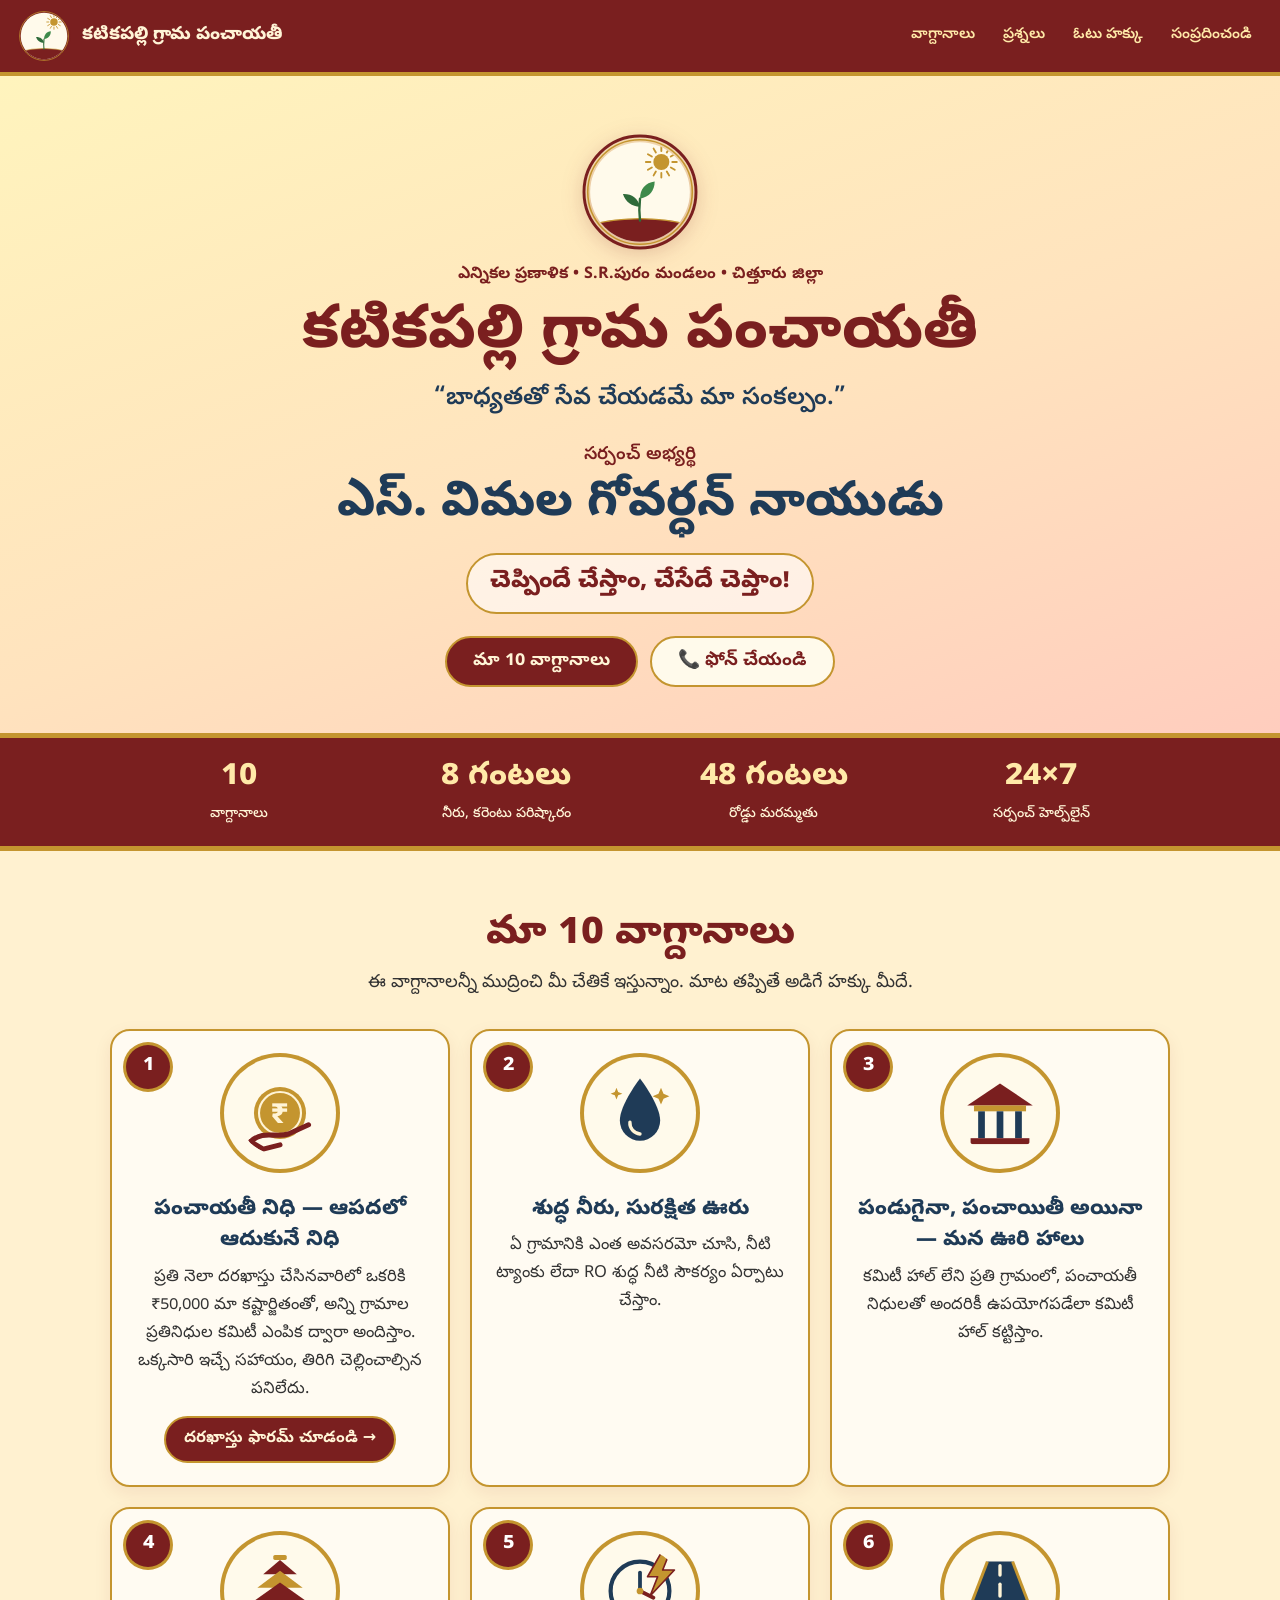
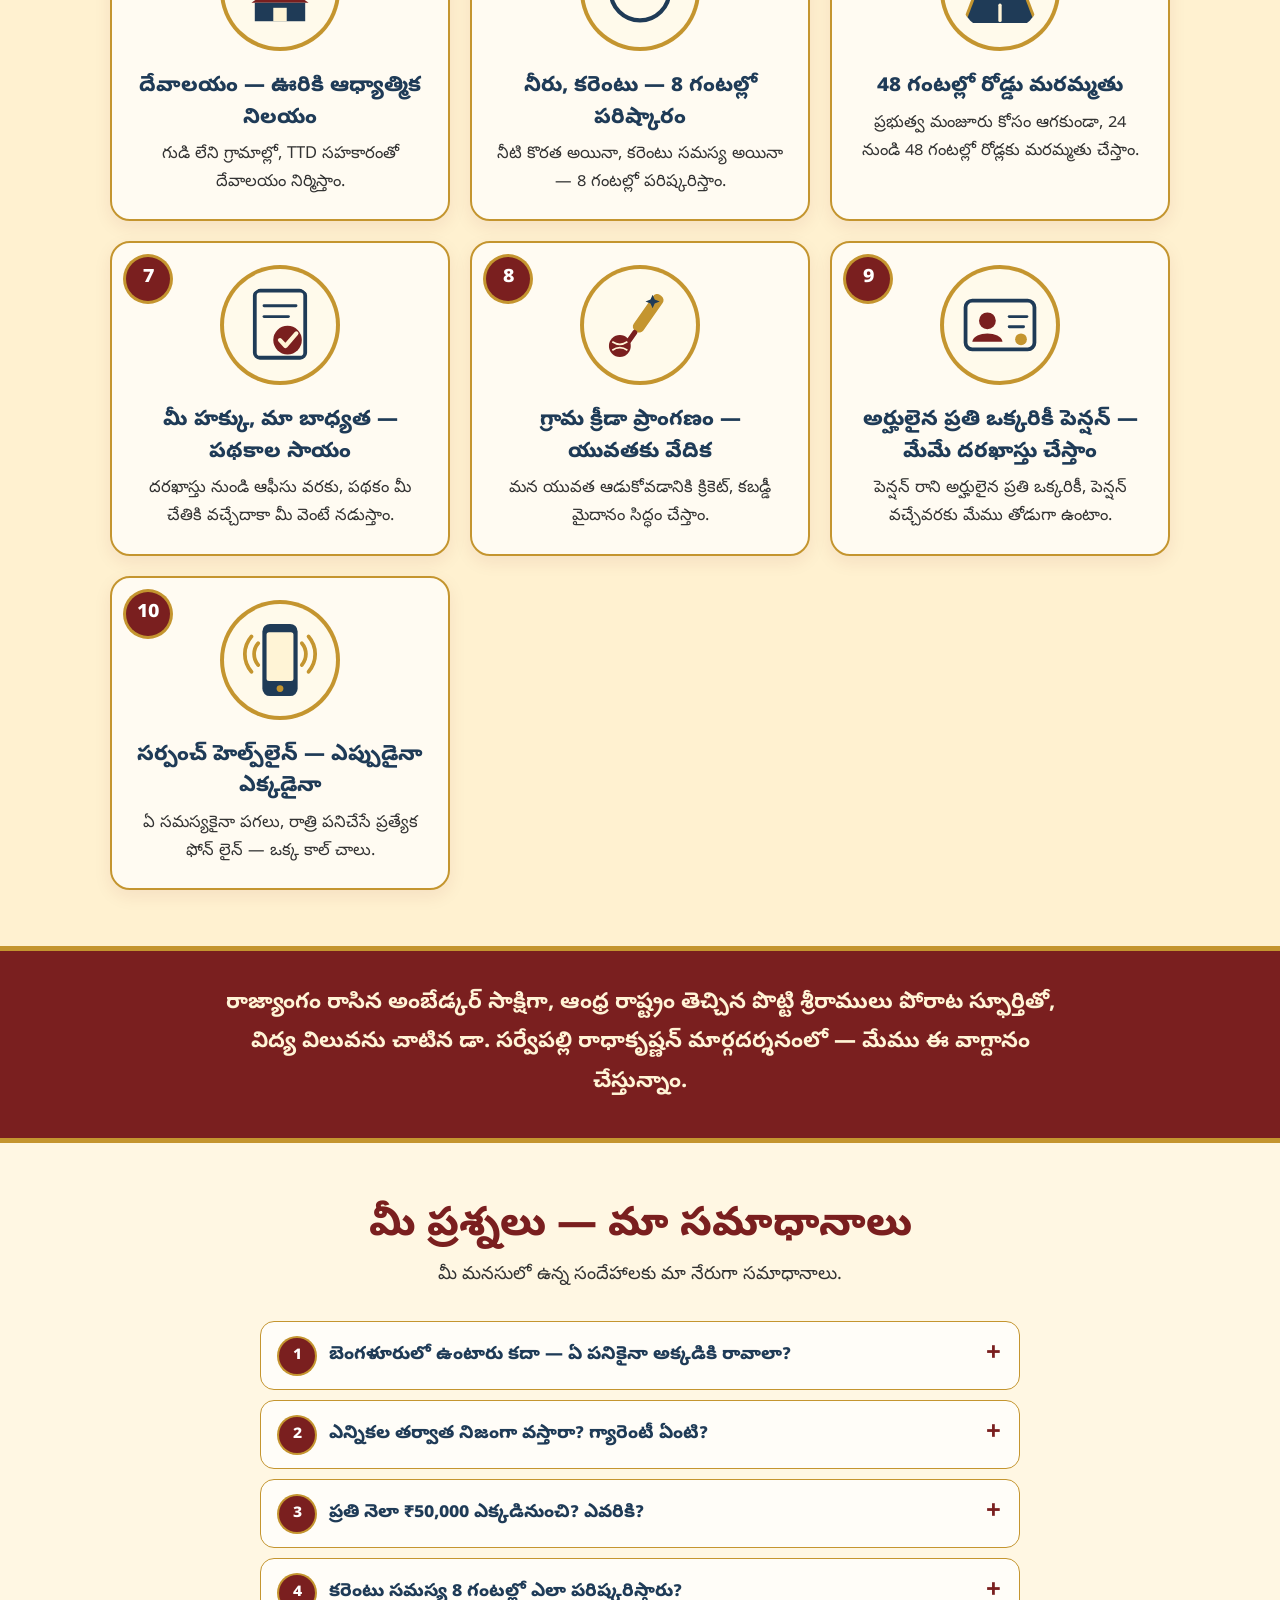
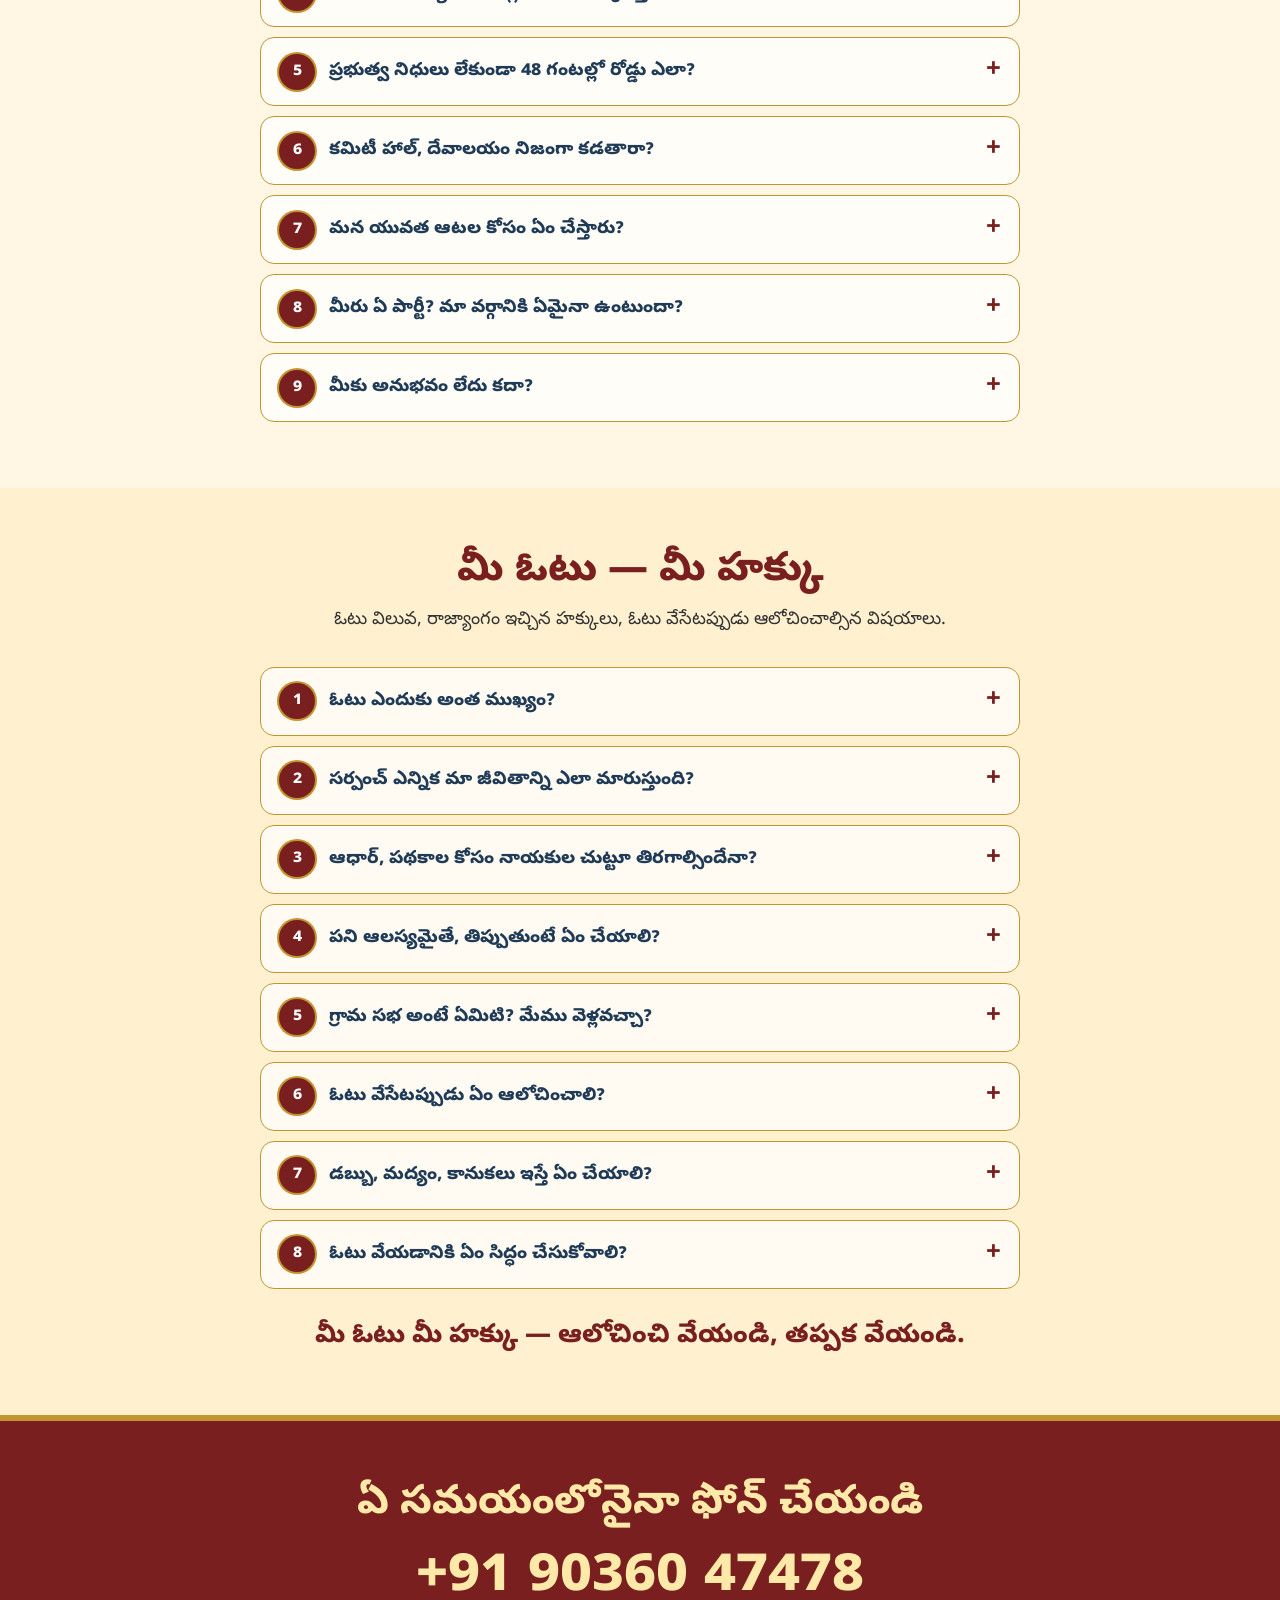
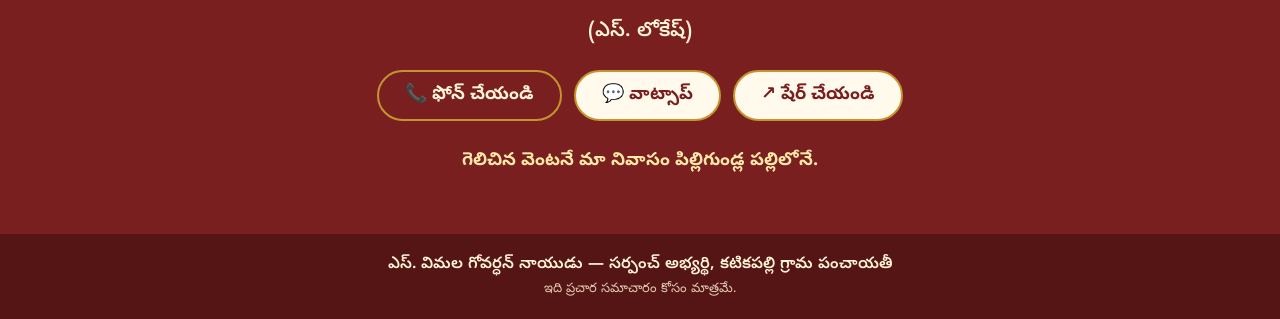
==== commit 02439b8e: "Clarify promise 1: one applicant per month" ====
--- a/index.html
+++ b/index.html
@@ -78,7 +78,7 @@
   <div class="wrap">
     <h2>మా 10 వాగ్దానాలు</h2>
     <p class="lead">ఈ వాగ్దానాలన్నీ ముద్రించి మీ చేతికే ఇస్తున్నాం. మాట తప్పితే అడిగే హక్కు మీదే.</p>
-    <div class="grid"><article class="card promise" id="p1"><div class="num">1</div><svg viewBox="0 0 200 200" aria-hidden="true"><circle cx="100" cy="100" r="62" fill="#C4952F"/><circle cx="100" cy="100" r="50" fill="none" stroke="#FFF4D6" stroke-width="5"/><text x="100" y="124" text-anchor="middle" font-size="72" font-weight="800" fill="#FFF4D6" font-family="Noto Sans Telugu, sans-serif">₹</text><path d="M30 168 C60 140 90 160 120 150 L168 128" fill="none" stroke="#7A1F1F" stroke-width="12" stroke-linecap="round"/><path d="M30 168 L60 186 L100 176" fill="none" stroke="#7A1F1F" stroke-width="12" stroke-linecap="round" stroke-linejoin="round"/></svg><h3>పంచాయతీ నిధి — ఆపదలో ఆదుకునే నిధి</h3><p>ప్రతి నెలా ₹50,000 మా కష్టార్జితంతో, అన్ని గ్రామాల ప్రతినిధుల కమిటీ ద్వారా అవసరమైన వారికి అందిస్తాం. తిరిగి చెల్లించాల్సిన పనిలేదు.</p><a class="card-link" href="apply.html">దరఖాస్తు ఫారమ్ చూడండి →</a></article><article class="card promise" id="p2"><div class="num">2</div><svg viewBox="0 0 200 200" aria-hidden="true"><path d="M100 18 C100 18 52 80 52 118 A48 48 0 0 0 148 118 C148 80 100 18 100 18 Z" fill="#1F3B57"/><path d="M76 122 A26 26 0 0 0 100 150" fill="none" stroke="#FFF4D6" stroke-width="8" stroke-linecap="round"/><path d="M150 40 l6 14 14 6 -14 6 -6 14 -6 -14 -14 -6 14 -6z" fill="#C4952F"/><path d="M44 40 l4 10 10 4 -10 4 -4 10 -4 -10 -10 -4 10 -4z" fill="#C4952F"/></svg><h3>శుద్ధ నీరు, సురక్షిత ఊరు</h3><p>ఏ గ్రామానికి ఎంత అవసరమో చూసి, నీటి ట్యాంకు లేదా RO శుద్ధ నీటి సౌకర్యం ఏర్పాటు చేస్తాం.</p></article><article class="card promise" id="p3"><div class="num">3</div><svg viewBox="0 0 200 200" aria-hidden="true"><polygon points="22,82 100,30 178,82" fill="#7A1F1F"/><rect x="38" y="82" width="124" height="14" fill="#C4952F"/><rect x="48" y="96" width="16" height="64" fill="#1F3B57"/><rect x="92" y="96" width="16" height="64" fill="#1F3B57"/><rect x="136" y="96" width="16" height="64" fill="#1F3B57"/><rect x="30" y="160" width="140" height="14" fill="#7A1F1F"/></svg><h3>పండుగైనా, పంచాయితీ అయినా — మన ఊరి హాలు</h3><p>కమిటీ హాల్ లేని ప్రతి గ్రామంలో, పంచాయతీ నిధులతో అందరికీ ఉపయోగపడేలా కమిటీ హాల్ కట్టిస్తాం.</p></article><article class="card promise" id="p4"><div class="num">4</div><svg viewBox="0 0 200 200" aria-hidden="true"><rect x="84" y="14" width="32" height="12" rx="4" fill="#C4952F"/><polygon points="100,26 140,60 60,60" fill="#7A1F1F"/><polygon points="100,52 154,92 46,92" fill="#C4952F"/><polygon points="100,80 168,128 32,128" fill="#7A1F1F"/><rect x="40" y="128" width="120" height="44" fill="#1F3B57"/><rect x="84" y="140" width="32" height="32" rx="16 16 0 0" fill="#FFF4D6"/></svg><h3>దేవాలయం — ఊరికి ఆధ్యాత్మిక నిలయం</h3><p>గుడి లేని గ్రామాల్లో, TTD సహకారంతో దేవాలయం నిర్మిస్తాం.</p></article><article class="card promise" id="p5"><div class="num">5</div><svg viewBox="0 0 200 200" aria-hidden="true"><circle cx="100" cy="100" r="70" fill="#FFFAEB" stroke="#1F3B57" stroke-width="10"/><line x1="100" y1="100" x2="100" y2="56" stroke="#1F3B57" stroke-width="9" stroke-linecap="round"/><line x1="100" y1="100" x2="132" y2="116" stroke="#7A1F1F" stroke-width="9" stroke-linecap="round"/><circle cx="100" cy="100" r="8" fill="#C4952F"/><polygon points="150,10 118,66 142,66 124,112 182,50 154,50 170,10" fill="#C4952F" stroke="#7A1F1F" stroke-width="4" stroke-linejoin="round"/></svg><h3>నీరు, కరెంటు — 8 గంటల్లో పరిష్కారం</h3><p>నీటి కొరత అయినా, కరెంటు సమస్య అయినా — 8 గంటల్లో పరిష్కరిస్తాం.</p></article><article class="card promise" id="p6"><div class="num">6</div><svg viewBox="0 0 200 200" aria-hidden="true"><polygon points="70,30 130,30 186,176 14,176" fill="#1F3B57"/><g stroke="#FFF4D6" stroke-width="8" stroke-linecap="round"><line x1="100" y1="40" x2="100" y2="62"/><line x1="100" y1="84" x2="100" y2="112"/><line x1="100" y1="134" x2="100" y2="170"/></g><line x1="70" y1="30" x2="14" y2="176" stroke="#C4952F" stroke-width="7"/><line x1="130" y1="30" x2="186" y2="176" stroke="#C4952F" stroke-width="7"/></svg><h3>48 గంటల్లో రోడ్డు మరమ్మతు</h3><p>ప్రభుత్వ మంజూరు కోసం ఆగకుండా, 24 నుండి 48 గంటల్లో రోడ్లకు మరమ్మతు చేస్తాం.</p></article><article class="card promise" id="p7"><div class="num">7</div><svg viewBox="0 0 200 200" aria-hidden="true"><rect x="40" y="18" width="120" height="160" rx="12" fill="#FFFAEB" stroke="#1F3B57" stroke-width="9"/><g stroke="#1F3B57" stroke-width="7" stroke-linecap="round"><line x1="62" y1="54" x2="138" y2="54"/><line x1="62" y1="80" x2="120" y2="80"/></g><circle cx="118" cy="136" r="34" fill="#7A1F1F"/><path d="M100 136 l13 14 26 -30" fill="none" stroke="#FFF4D6" stroke-width="10" stroke-linecap="round" stroke-linejoin="round"/></svg><h3>మీ హక్కు, మా బాధ్యత — పథకాల సాయం</h3><p>దరఖాస్తు నుండి ఆఫీసు వరకు, పథకం మీ చేతికి వచ్చేదాకా మీ వెంటే నడుస్తాం.</p></article><article class="card promise" id="p8"><div class="num">8</div><svg viewBox="0 0 200 200" aria-hidden="true"><g transform="rotate(35 100 100)"><rect x="86" y="14" width="28" height="104" rx="12" fill="#C4952F"/><rect x="94" y="116" width="12" height="64" rx="5" fill="#7A1F1F"/></g><circle cx="52" cy="150" r="26" fill="#7A1F1F"/><path d="M34 140 Q52 152 70 140 M34 160 Q52 148 70 160" fill="none" stroke="#FFF4D6" stroke-width="4"/><path d="M130 28 l5 11 12 5 -12 5 -5 11 -5 -11 -12 -5 12 -5z" fill="#1F3B57"/></svg><h3>గ్రామ క్రీడా ప్రాంగణం — యువతకు వేదిక</h3><p>మన యువత ఆడుకోవడానికి క్రికెట్, కబడ్డీ మైదానం సిద్ధం చేస్తాం.</p></article><article class="card promise" id="p9"><div class="num">9</div><svg viewBox="0 0 200 200" aria-hidden="true"><rect x="18" y="42" width="164" height="116" rx="16" fill="#FFFAEB" stroke="#1F3B57" stroke-width="9"/><circle cx="70" cy="90" r="20" fill="#7A1F1F"/><path d="M34 140 C38 114 102 114 106 140 Z" fill="#7A1F1F"/><g stroke="#1F3B57" stroke-width="7" stroke-linecap="round"><line x1="122" y1="80" x2="164" y2="80"/><line x1="122" y1="104" x2="156" y2="104"/></g><circle cx="150" cy="134" r="14" fill="#C4952F"/></svg><h3>అర్హులైన ప్రతి ఒక్కరికీ పెన్షన్ — మేమే దరఖాస్తు చేస్తాం</h3><p>పెన్షన్ రాని అర్హులైన ప్రతి ఒక్కరికీ, పెన్షన్ వచ్చేవరకు మేము తోడుగా ఉంటాం.</p></article><article class="card promise" id="p10"><div class="num">10</div><svg viewBox="0 0 200 200" aria-hidden="true"><rect x="58" y="14" width="84" height="172" rx="18" fill="#1F3B57"/><rect x="68" y="34" width="64" height="116" rx="6" fill="#FFF4D6"/><circle cx="100" cy="168" r="8" fill="#C4952F"/><path d="M152 60 a40 40 0 0 1 0 52 M168 44 a64 64 0 0 1 0 84" fill="none" stroke="#C4952F" stroke-width="9" stroke-linecap="round"/><path d="M48 60 a40 40 0 0 0 0 52 M32 44 a64 64 0 0 0 0 84" fill="none" stroke="#C4952F" stroke-width="9" stroke-linecap="round"/></svg><h3>సర్పంచ్ హెల్ప్‌లైన్ — ఎప్పుడైనా ఎక్కడైనా</h3><p>ఏ సమస్యకైనా పగలు, రాత్రి పనిచేసే ప్రత్యేక ఫోన్ లైన్ — ఒక్క కాల్ చాలు.</p></article></div>
+    <div class="grid"><article class="card promise" id="p1"><div class="num">1</div><svg viewBox="0 0 200 200" aria-hidden="true"><circle cx="100" cy="100" r="62" fill="#C4952F"/><circle cx="100" cy="100" r="50" fill="none" stroke="#FFF4D6" stroke-width="5"/><text x="100" y="124" text-anchor="middle" font-size="72" font-weight="800" fill="#FFF4D6" font-family="Noto Sans Telugu, sans-serif">₹</text><path d="M30 168 C60 140 90 160 120 150 L168 128" fill="none" stroke="#7A1F1F" stroke-width="12" stroke-linecap="round"/><path d="M30 168 L60 186 L100 176" fill="none" stroke="#7A1F1F" stroke-width="12" stroke-linecap="round" stroke-linejoin="round"/></svg><h3>పంచాయతీ నిధి — ఆపదలో ఆదుకునే నిధి</h3><p>ప్రతి నెలా దరఖాస్తు చేసినవారిలో ఒకరికి ₹50,000 మా కష్టార్జితంతో, అన్ని గ్రామాల ప్రతినిధుల కమిటీ ఎంపిక ద్వారా అందిస్తాం. ఒక్కసారి ఇచ్చే సహాయం, తిరిగి చెల్లించాల్సిన పనిలేదు.</p><a class="card-link" href="apply.html">దరఖాస్తు ఫారమ్ చూడండి →</a></article><article class="card promise" id="p2"><div class="num">2</div><svg viewBox="0 0 200 200" aria-hidden="true"><path d="M100 18 C100 18 52 80 52 118 A48 48 0 0 0 148 118 C148 80 100 18 100 18 Z" fill="#1F3B57"/><path d="M76 122 A26 26 0 0 0 100 150" fill="none" stroke="#FFF4D6" stroke-width="8" stroke-linecap="round"/><path d="M150 40 l6 14 14 6 -14 6 -6 14 -6 -14 -14 -6 14 -6z" fill="#C4952F"/><path d="M44 40 l4 10 10 4 -10 4 -4 10 -4 -10 -10 -4 10 -4z" fill="#C4952F"/></svg><h3>శుద్ధ నీరు, సురక్షిత ఊరు</h3><p>ఏ గ్రామానికి ఎంత అవసరమో చూసి, నీటి ట్యాంకు లేదా RO శుద్ధ నీటి సౌకర్యం ఏర్పాటు చేస్తాం.</p></article><article class="card promise" id="p3"><div class="num">3</div><svg viewBox="0 0 200 200" aria-hidden="true"><polygon points="22,82 100,30 178,82" fill="#7A1F1F"/><rect x="38" y="82" width="124" height="14" fill="#C4952F"/><rect x="48" y="96" width="16" height="64" fill="#1F3B57"/><rect x="92" y="96" width="16" height="64" fill="#1F3B57"/><rect x="136" y="96" width="16" height="64" fill="#1F3B57"/><rect x="30" y="160" width="140" height="14" fill="#7A1F1F"/></svg><h3>పండుగైనా, పంచాయితీ అయినా — మన ఊరి హాలు</h3><p>కమిటీ హాల్ లేని ప్రతి గ్రామంలో, పంచాయతీ నిధులతో అందరికీ ఉపయోగపడేలా కమిటీ హాల్ కట్టిస్తాం.</p></article><article class="card promise" id="p4"><div class="num">4</div><svg viewBox="0 0 200 200" aria-hidden="true"><rect x="84" y="14" width="32" height="12" rx="4" fill="#C4952F"/><polygon points="100,26 140,60 60,60" fill="#7A1F1F"/><polygon points="100,52 154,92 46,92" fill="#C4952F"/><polygon points="100,80 168,128 32,128" fill="#7A1F1F"/><rect x="40" y="128" width="120" height="44" fill="#1F3B57"/><rect x="84" y="140" width="32" height="32" rx="16 16 0 0" fill="#FFF4D6"/></svg><h3>దేవాలయం — ఊరికి ఆధ్యాత్మిక నిలయం</h3><p>గుడి లేని గ్రామాల్లో, TTD సహకారంతో దేవాలయం నిర్మిస్తాం.</p></article><article class="card promise" id="p5"><div class="num">5</div><svg viewBox="0 0 200 200" aria-hidden="true"><circle cx="100" cy="100" r="70" fill="#FFFAEB" stroke="#1F3B57" stroke-width="10"/><line x1="100" y1="100" x2="100" y2="56" stroke="#1F3B57" stroke-width="9" stroke-linecap="round"/><line x1="100" y1="100" x2="132" y2="116" stroke="#7A1F1F" stroke-width="9" stroke-linecap="round"/><circle cx="100" cy="100" r="8" fill="#C4952F"/><polygon points="150,10 118,66 142,66 124,112 182,50 154,50 170,10" fill="#C4952F" stroke="#7A1F1F" stroke-width="4" stroke-linejoin="round"/></svg><h3>నీరు, కరెంటు — 8 గంటల్లో పరిష్కారం</h3><p>నీటి కొరత అయినా, కరెంటు సమస్య అయినా — 8 గంటల్లో పరిష్కరిస్తాం.</p></article><article class="card promise" id="p6"><div class="num">6</div><svg viewBox="0 0 200 200" aria-hidden="true"><polygon points="70,30 130,30 186,176 14,176" fill="#1F3B57"/><g stroke="#FFF4D6" stroke-width="8" stroke-linecap="round"><line x1="100" y1="40" x2="100" y2="62"/><line x1="100" y1="84" x2="100" y2="112"/><line x1="100" y1="134" x2="100" y2="170"/></g><line x1="70" y1="30" x2="14" y2="176" stroke="#C4952F" stroke-width="7"/><line x1="130" y1="30" x2="186" y2="176" stroke="#C4952F" stroke-width="7"/></svg><h3>48 గంటల్లో రోడ్డు మరమ్మతు</h3><p>ప్రభుత్వ మంజూరు కోసం ఆగకుండా, 24 నుండి 48 గంటల్లో రోడ్లకు మరమ్మతు చేస్తాం.</p></article><article class="card promise" id="p7"><div class="num">7</div><svg viewBox="0 0 200 200" aria-hidden="true"><rect x="40" y="18" width="120" height="160" rx="12" fill="#FFFAEB" stroke="#1F3B57" stroke-width="9"/><g stroke="#1F3B57" stroke-width="7" stroke-linecap="round"><line x1="62" y1="54" x2="138" y2="54"/><line x1="62" y1="80" x2="120" y2="80"/></g><circle cx="118" cy="136" r="34" fill="#7A1F1F"/><path d="M100 136 l13 14 26 -30" fill="none" stroke="#FFF4D6" stroke-width="10" stroke-linecap="round" stroke-linejoin="round"/></svg><h3>మీ హక్కు, మా బాధ్యత — పథకాల సాయం</h3><p>దరఖాస్తు నుండి ఆఫీసు వరకు, పథకం మీ చేతికి వచ్చేదాకా మీ వెంటే నడుస్తాం.</p></article><article class="card promise" id="p8"><div class="num">8</div><svg viewBox="0 0 200 200" aria-hidden="true"><g transform="rotate(35 100 100)"><rect x="86" y="14" width="28" height="104" rx="12" fill="#C4952F"/><rect x="94" y="116" width="12" height="64" rx="5" fill="#7A1F1F"/></g><circle cx="52" cy="150" r="26" fill="#7A1F1F"/><path d="M34 140 Q52 152 70 140 M34 160 Q52 148 70 160" fill="none" stroke="#FFF4D6" stroke-width="4"/><path d="M130 28 l5 11 12 5 -12 5 -5 11 -5 -11 -12 -5 12 -5z" fill="#1F3B57"/></svg><h3>గ్రామ క్రీడా ప్రాంగణం — యువతకు వేదిక</h3><p>మన యువత ఆడుకోవడానికి క్రికెట్, కబడ్డీ మైదానం సిద్ధం చేస్తాం.</p></article><article class="card promise" id="p9"><div class="num">9</div><svg viewBox="0 0 200 200" aria-hidden="true"><rect x="18" y="42" width="164" height="116" rx="16" fill="#FFFAEB" stroke="#1F3B57" stroke-width="9"/><circle cx="70" cy="90" r="20" fill="#7A1F1F"/><path d="M34 140 C38 114 102 114 106 140 Z" fill="#7A1F1F"/><g stroke="#1F3B57" stroke-width="7" stroke-linecap="round"><line x1="122" y1="80" x2="164" y2="80"/><line x1="122" y1="104" x2="156" y2="104"/></g><circle cx="150" cy="134" r="14" fill="#C4952F"/></svg><h3>అర్హులైన ప్రతి ఒక్కరికీ పెన్షన్ — మేమే దరఖాస్తు చేస్తాం</h3><p>పెన్షన్ రాని అర్హులైన ప్రతి ఒక్కరికీ, పెన్షన్ వచ్చేవరకు మేము తోడుగా ఉంటాం.</p></article><article class="card promise" id="p10"><div class="num">10</div><svg viewBox="0 0 200 200" aria-hidden="true"><rect x="58" y="14" width="84" height="172" rx="18" fill="#1F3B57"/><rect x="68" y="34" width="64" height="116" rx="6" fill="#FFF4D6"/><circle cx="100" cy="168" r="8" fill="#C4952F"/><path d="M152 60 a40 40 0 0 1 0 52 M168 44 a64 64 0 0 1 0 84" fill="none" stroke="#C4952F" stroke-width="9" stroke-linecap="round"/><path d="M48 60 a40 40 0 0 0 0 52 M32 44 a64 64 0 0 0 0 84" fill="none" stroke="#C4952F" stroke-width="9" stroke-linecap="round"/></svg><h3>సర్పంచ్ హెల్ప్‌లైన్ — ఎప్పుడైనా ఎక్కడైనా</h3><p>ఏ సమస్యకైనా పగలు, రాత్రి పనిచేసే ప్రత్యేక ఫోన్ లైన్ — ఒక్క కాల్ చాలు.</p></article></div>
   </div>
 </section>
 
@@ -92,7 +92,7 @@
   <div class="wrap narrow">
     <h2>మీ ప్రశ్నలు — మా సమాధానాలు</h2>
     <p class="lead">మీ మనసులో ఉన్న సందేహాలకు మా నేరుగా సమాధానాలు.</p>
-    <div class="acc"><details><summary><span class="q">1</span><span>బెంగళూరులో ఉంటారు కదా — ఏ పనికైనా అక్కడికి రావాలా?</span></summary><p>అక్కర్లేదు. గెలిచిన వెంటనే మా నివాసం పిల్లిగుండ్ల పల్లిలోనే. అప్పటివరకు కూడా పగలు, రాత్రి హెల్ప్‌లైన్ మీ వెంటే — ఒక్క కాల్ చాలు.</p></details><details><summary><span class="q">2</span><span>ఎన్నికల తర్వాత నిజంగా వస్తారా? గ్యారెంటీ ఏంటి?</span></summary><p>మా వాగ్దానాలను ముద్రించి మీ చేతికే ఇస్తున్నాం. మాట తప్పితే అడిగే హక్కు మీదే. చెప్పిందే చేస్తాం, చేసేదే చెప్తాం!</p></details><details><summary><span class="q">3</span><span>ప్రతి నెలా ₹50,000 ఎక్కడినుంచి? ఎవరికి?</span></summary><p>ఇది మా కష్టార్జితం. అన్ని గ్రామాల ప్రతినిధుల కమిటీ నిర్ణయించి, ఆపదలో ఉన్న వారికి ఇస్తుంది. తిరిగి చెల్లించాల్సిన పనిలేదు.</p></details><details><summary><span class="q">4</span><span>కరెంటు సమస్య 8 గంటల్లో ఎలా పరిష్కరిస్తారు?</span></summary><p>కరెంటు పోయినా, వోల్టేజ్ తక్కువైనా, ట్రాన్స్‌ఫార్మర్ చెడిపోయినా — ఫోన్ చేయగానే విద్యుత్ శాఖ అధికారులకు తెలియజేసి, పని అయ్యేవరకు మేమే వెంటపడతాం. నీటి సమస్యకూ ఇదే పద్ధతి.</p></details><details><summary><span class="q">5</span><span>ప్రభుత్వ నిధులు లేకుండా 48 గంటల్లో రోడ్డు ఎలా?</span></summary><p>చిన్న మరమ్మతులు మేమే వెంటనే చేయిస్తాం. పెద్ద రోడ్ల కోసం అధికారుల దగ్గర పట్టుబట్టి సాధిస్తాం.</p></details><details><summary><span class="q">6</span><span>కమిటీ హాల్, దేవాలయం నిజంగా కడతారా?</span></summary><p>హాల్ లేని గ్రామాల్లో పంచాయతీ నిధులతో కమిటీ హాల్, గుడి లేని గ్రామాల్లో TTD సహకారంతో దేవాలయం — అనుమతుల ప్రక్రియ ప్రకారం ముందుకు తీసుకెళ్తాం.</p></details><details><summary><span class="q">7</span><span>మన యువత ఆటల కోసం ఏం చేస్తారు?</span></summary><p>క్రికెట్, కబడ్డీ ఆడుకునేందుకు గ్రామ క్రీడా ప్రాంగణం సిద్ధం చేస్తాం. ఆటల్లో మన యువత ముందుకు వెళ్లడానికి తోడుగా ఉంటాం.</p></details><details><summary><span class="q">8</span><span>మీరు ఏ పార్టీ? మా వర్గానికి ఏమైనా ఉంటుందా?</span></summary><p>పంచాయతీ ఎన్నికల్లో అభివృద్ధే లక్ష్యంగా ఉండాలి కానీ పార్టీ అజెండాలు ఉండకూడదనే సదుద్దేశంతో ప్రభుత్వం పార్టీ గుర్తులు కేటాయించలేదు. మాదీ అదే సూత్రం.</p></details><details><summary><span class="q">9</span><span>మీకు అనుభవం లేదు కదా?</span></summary><p>ఊరి కోసం కష్టపడే మనసు, పట్టుదల మాకు ఉన్నాయి. ఇంతకాలం ఉన్నవారి అనుభవాన్ని కూడా తీసుకుని, అందరి సహకారంతో నడుస్తాం.</p></details></div>
+    <div class="acc"><details><summary><span class="q">1</span><span>బెంగళూరులో ఉంటారు కదా — ఏ పనికైనా అక్కడికి రావాలా?</span></summary><p>అక్కర్లేదు. గెలిచిన వెంటనే మా నివాసం పిల్లిగుండ్ల పల్లిలోనే. అప్పటివరకు కూడా పగలు, రాత్రి హెల్ప్‌లైన్ మీ వెంటే — ఒక్క కాల్ చాలు.</p></details><details><summary><span class="q">2</span><span>ఎన్నికల తర్వాత నిజంగా వస్తారా? గ్యారెంటీ ఏంటి?</span></summary><p>మా వాగ్దానాలను ముద్రించి మీ చేతికే ఇస్తున్నాం. మాట తప్పితే అడిగే హక్కు మీదే. చెప్పిందే చేస్తాం, చేసేదే చెప్తాం!</p></details><details><summary><span class="q">3</span><span>ప్రతి నెలా ₹50,000 ఎక్కడినుంచి? ఎవరికి?</span></summary><p>ఇది మా కష్టార్జితం. ప్రతి నెలా దరఖాస్తు చేసినవారిలో అత్యంత అవసరమైన ఒకరిని అన్ని గ్రామాల ప్రతినిధుల కమిటీ ఎంపిక చేసి, ఒక్కసారి ₹50,000 ఇస్తుంది. తిరిగి చెల్లించాల్సిన పనిలేదు.</p></details><details><summary><span class="q">4</span><span>కరెంటు సమస్య 8 గంటల్లో ఎలా పరిష్కరిస్తారు?</span></summary><p>కరెంటు పోయినా, వోల్టేజ్ తక్కువైనా, ట్రాన్స్‌ఫార్మర్ చెడిపోయినా — ఫోన్ చేయగానే విద్యుత్ శాఖ అధికారులకు తెలియజేసి, పని అయ్యేవరకు మేమే వెంటపడతాం. నీటి సమస్యకూ ఇదే పద్ధతి.</p></details><details><summary><span class="q">5</span><span>ప్రభుత్వ నిధులు లేకుండా 48 గంటల్లో రోడ్డు ఎలా?</span></summary><p>చిన్న మరమ్మతులు మేమే వెంటనే చేయిస్తాం. పెద్ద రోడ్ల కోసం అధికారుల దగ్గర పట్టుబట్టి సాధిస్తాం.</p></details><details><summary><span class="q">6</span><span>కమిటీ హాల్, దేవాలయం నిజంగా కడతారా?</span></summary><p>హాల్ లేని గ్రామాల్లో పంచాయతీ నిధులతో కమిటీ హాల్, గుడి లేని గ్రామాల్లో TTD సహకారంతో దేవాలయం — అనుమతుల ప్రక్రియ ప్రకారం ముందుకు తీసుకెళ్తాం.</p></details><details><summary><span class="q">7</span><span>మన యువత ఆటల కోసం ఏం చేస్తారు?</span></summary><p>క్రికెట్, కబడ్డీ ఆడుకునేందుకు గ్రామ క్రీడా ప్రాంగణం సిద్ధం చేస్తాం. ఆటల్లో మన యువత ముందుకు వెళ్లడానికి తోడుగా ఉంటాం.</p></details><details><summary><span class="q">8</span><span>మీరు ఏ పార్టీ? మా వర్గానికి ఏమైనా ఉంటుందా?</span></summary><p>పంచాయతీ ఎన్నికల్లో అభివృద్ధే లక్ష్యంగా ఉండాలి కానీ పార్టీ అజెండాలు ఉండకూడదనే సదుద్దేశంతో ప్రభుత్వం పార్టీ గుర్తులు కేటాయించలేదు. మాదీ అదే సూత్రం.</p></details><details><summary><span class="q">9</span><span>మీకు అనుభవం లేదు కదా?</span></summary><p>ఊరి కోసం కష్టపడే మనసు, పట్టుదల మాకు ఉన్నాయి. ఇంతకాలం ఉన్నవారి అనుభవాన్ని కూడా తీసుకుని, అందరి సహకారంతో నడుస్తాం.</p></details></div>
   </div>
 </section>
 
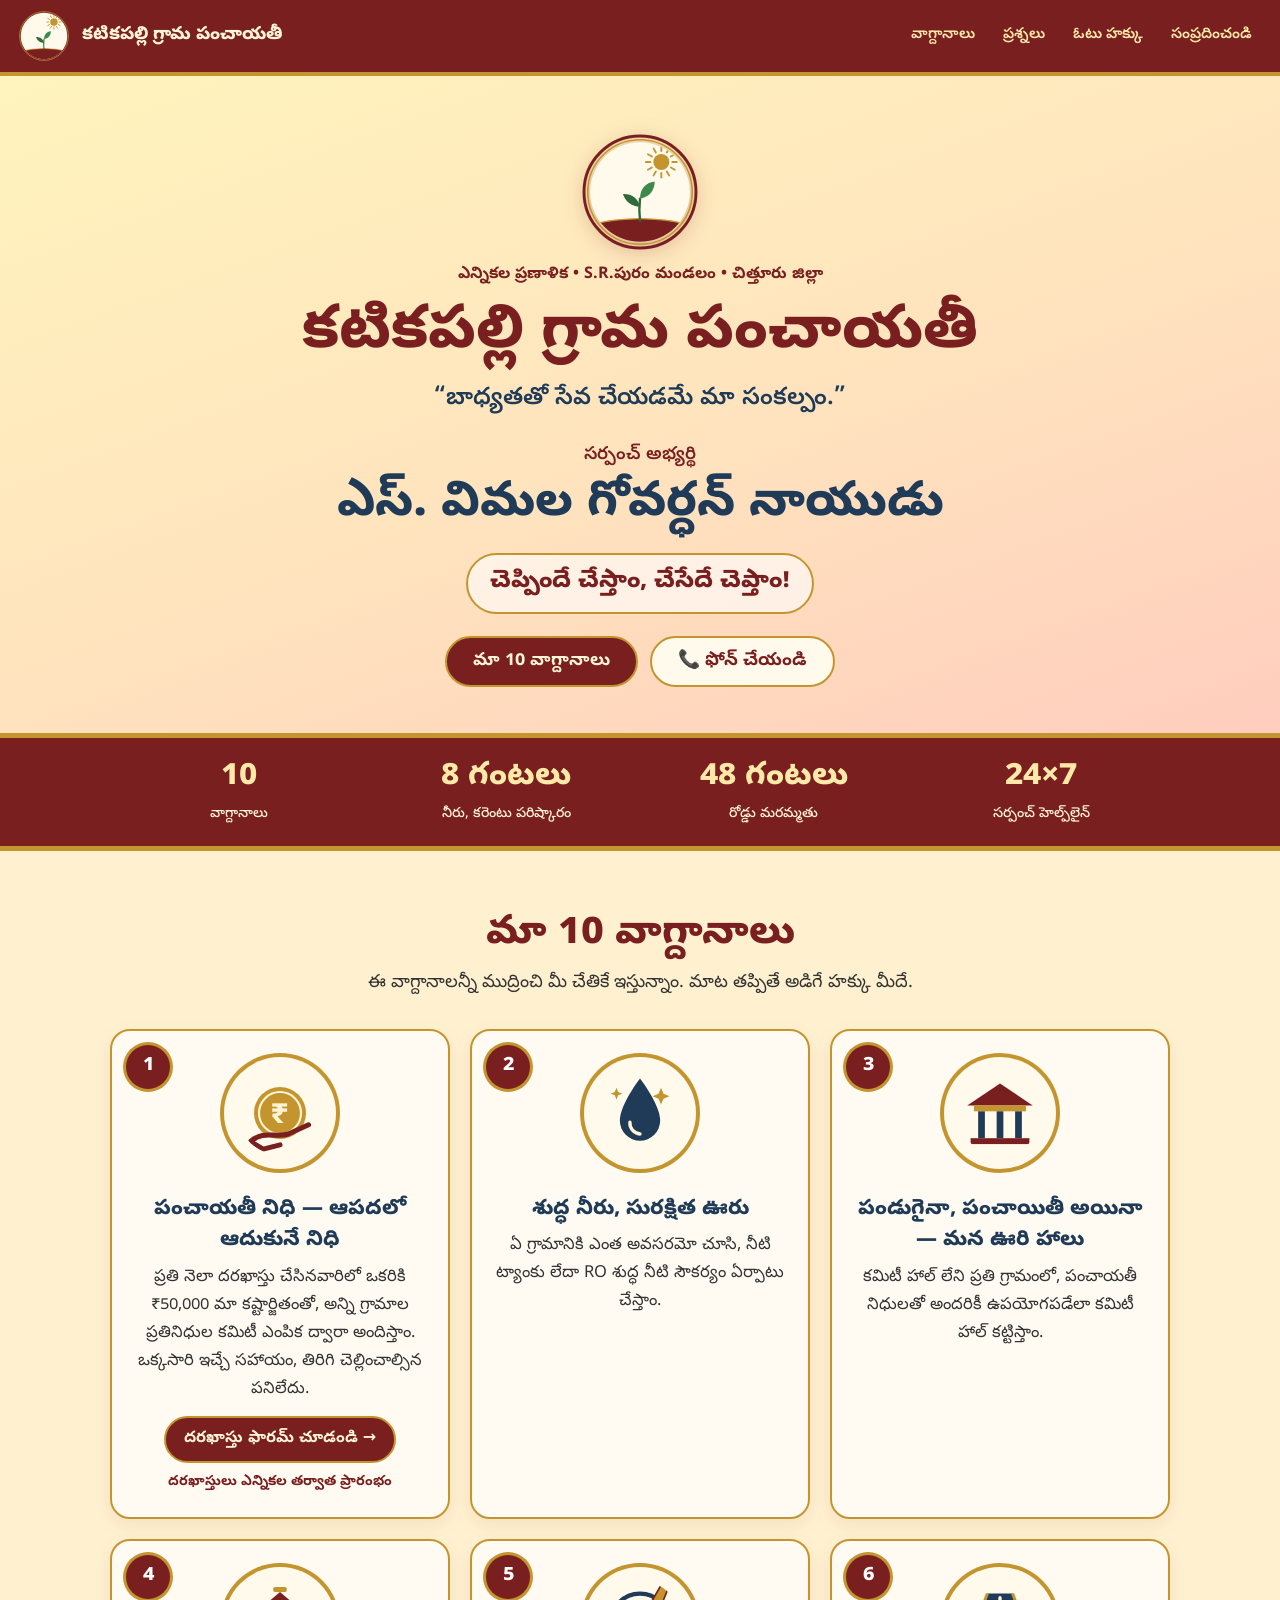
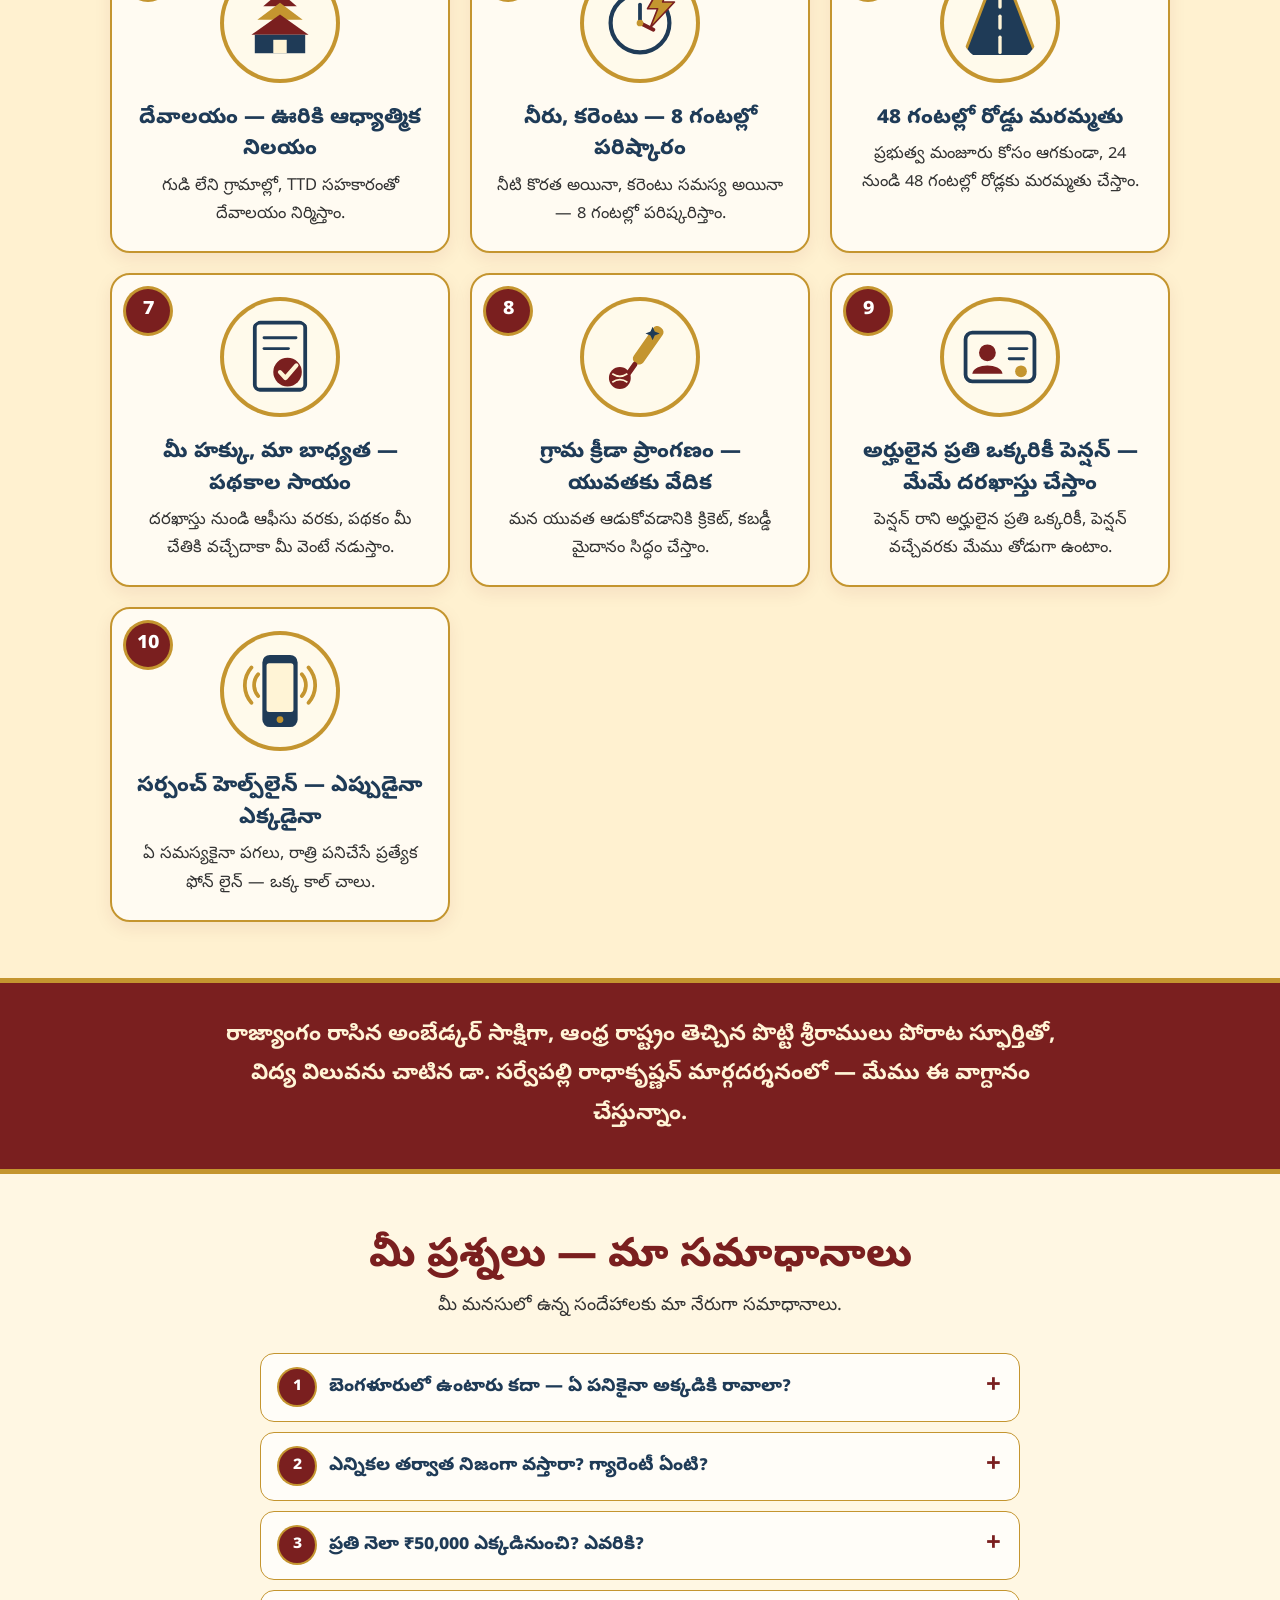
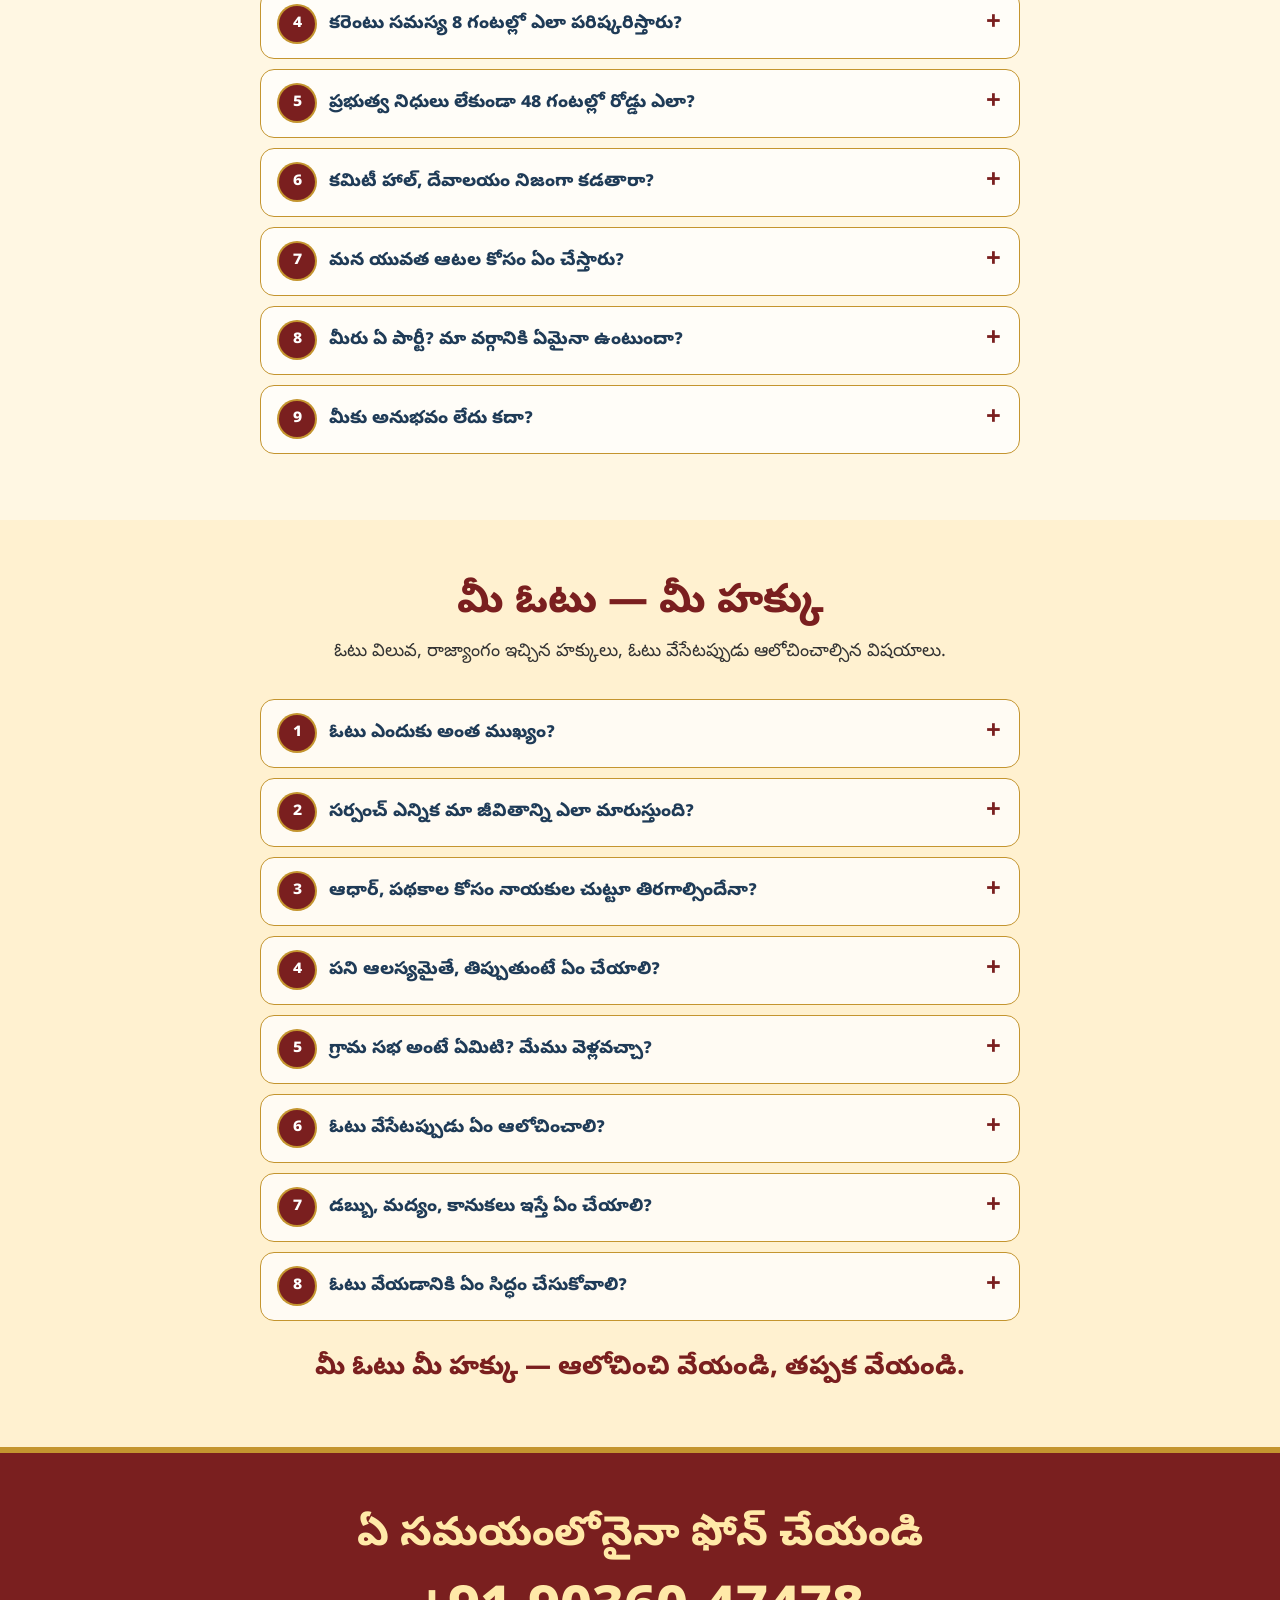
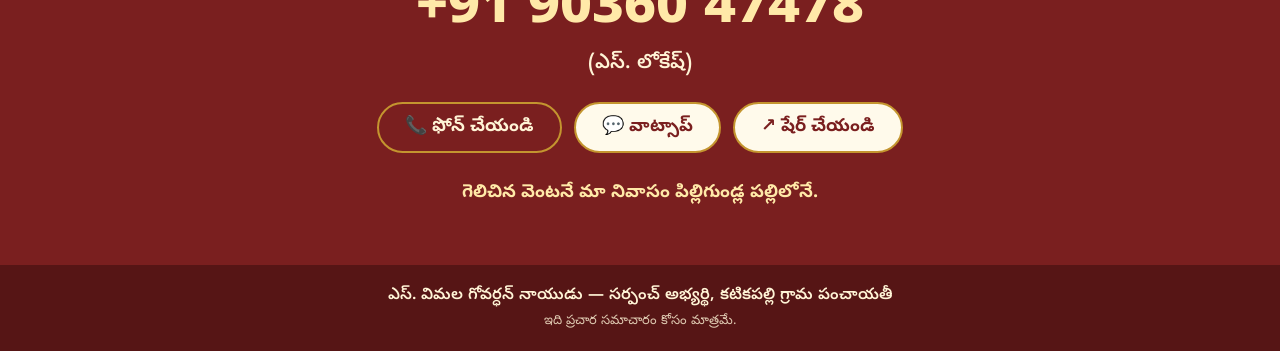
==== commit 5d26c15b: "Add clear post-election notice to apply page" ====
--- a/index.html
+++ b/index.html
@@ -78,7 +78,7 @@
   <div class="wrap">
     <h2>మా 10 వాగ్దానాలు</h2>
     <p class="lead">ఈ వాగ్దానాలన్నీ ముద్రించి మీ చేతికే ఇస్తున్నాం. మాట తప్పితే అడిగే హక్కు మీదే.</p>
-    <div class="grid"><article class="card promise" id="p1"><div class="num">1</div><svg viewBox="0 0 200 200" aria-hidden="true"><circle cx="100" cy="100" r="62" fill="#C4952F"/><circle cx="100" cy="100" r="50" fill="none" stroke="#FFF4D6" stroke-width="5"/><text x="100" y="124" text-anchor="middle" font-size="72" font-weight="800" fill="#FFF4D6" font-family="Noto Sans Telugu, sans-serif">₹</text><path d="M30 168 C60 140 90 160 120 150 L168 128" fill="none" stroke="#7A1F1F" stroke-width="12" stroke-linecap="round"/><path d="M30 168 L60 186 L100 176" fill="none" stroke="#7A1F1F" stroke-width="12" stroke-linecap="round" stroke-linejoin="round"/></svg><h3>పంచాయతీ నిధి — ఆపదలో ఆదుకునే నిధి</h3><p>ప్రతి నెలా దరఖాస్తు చేసినవారిలో ఒకరికి ₹50,000 మా కష్టార్జితంతో, అన్ని గ్రామాల ప్రతినిధుల కమిటీ ఎంపిక ద్వారా అందిస్తాం. ఒక్కసారి ఇచ్చే సహాయం, తిరిగి చెల్లించాల్సిన పనిలేదు.</p><a class="card-link" href="apply.html">దరఖాస్తు ఫారమ్ చూడండి →</a></article><article class="card promise" id="p2"><div class="num">2</div><svg viewBox="0 0 200 200" aria-hidden="true"><path d="M100 18 C100 18 52 80 52 118 A48 48 0 0 0 148 118 C148 80 100 18 100 18 Z" fill="#1F3B57"/><path d="M76 122 A26 26 0 0 0 100 150" fill="none" stroke="#FFF4D6" stroke-width="8" stroke-linecap="round"/><path d="M150 40 l6 14 14 6 -14 6 -6 14 -6 -14 -14 -6 14 -6z" fill="#C4952F"/><path d="M44 40 l4 10 10 4 -10 4 -4 10 -4 -10 -10 -4 10 -4z" fill="#C4952F"/></svg><h3>శుద్ధ నీరు, సురక్షిత ఊరు</h3><p>ఏ గ్రామానికి ఎంత అవసరమో చూసి, నీటి ట్యాంకు లేదా RO శుద్ధ నీటి సౌకర్యం ఏర్పాటు చేస్తాం.</p></article><article class="card promise" id="p3"><div class="num">3</div><svg viewBox="0 0 200 200" aria-hidden="true"><polygon points="22,82 100,30 178,82" fill="#7A1F1F"/><rect x="38" y="82" width="124" height="14" fill="#C4952F"/><rect x="48" y="96" width="16" height="64" fill="#1F3B57"/><rect x="92" y="96" width="16" height="64" fill="#1F3B57"/><rect x="136" y="96" width="16" height="64" fill="#1F3B57"/><rect x="30" y="160" width="140" height="14" fill="#7A1F1F"/></svg><h3>పండుగైనా, పంచాయితీ అయినా — మన ఊరి హాలు</h3><p>కమిటీ హాల్ లేని ప్రతి గ్రామంలో, పంచాయతీ నిధులతో అందరికీ ఉపయోగపడేలా కమిటీ హాల్ కట్టిస్తాం.</p></article><article class="card promise" id="p4"><div class="num">4</div><svg viewBox="0 0 200 200" aria-hidden="true"><rect x="84" y="14" width="32" height="12" rx="4" fill="#C4952F"/><polygon points="100,26 140,60 60,60" fill="#7A1F1F"/><polygon points="100,52 154,92 46,92" fill="#C4952F"/><polygon points="100,80 168,128 32,128" fill="#7A1F1F"/><rect x="40" y="128" width="120" height="44" fill="#1F3B57"/><rect x="84" y="140" width="32" height="32" rx="16 16 0 0" fill="#FFF4D6"/></svg><h3>దేవాలయం — ఊరికి ఆధ్యాత్మిక నిలయం</h3><p>గుడి లేని గ్రామాల్లో, TTD సహకారంతో దేవాలయం నిర్మిస్తాం.</p></article><article class="card promise" id="p5"><div class="num">5</div><svg viewBox="0 0 200 200" aria-hidden="true"><circle cx="100" cy="100" r="70" fill="#FFFAEB" stroke="#1F3B57" stroke-width="10"/><line x1="100" y1="100" x2="100" y2="56" stroke="#1F3B57" stroke-width="9" stroke-linecap="round"/><line x1="100" y1="100" x2="132" y2="116" stroke="#7A1F1F" stroke-width="9" stroke-linecap="round"/><circle cx="100" cy="100" r="8" fill="#C4952F"/><polygon points="150,10 118,66 142,66 124,112 182,50 154,50 170,10" fill="#C4952F" stroke="#7A1F1F" stroke-width="4" stroke-linejoin="round"/></svg><h3>నీరు, కరెంటు — 8 గంటల్లో పరిష్కారం</h3><p>నీటి కొరత అయినా, కరెంటు సమస్య అయినా — 8 గంటల్లో పరిష్కరిస్తాం.</p></article><article class="card promise" id="p6"><div class="num">6</div><svg viewBox="0 0 200 200" aria-hidden="true"><polygon points="70,30 130,30 186,176 14,176" fill="#1F3B57"/><g stroke="#FFF4D6" stroke-width="8" stroke-linecap="round"><line x1="100" y1="40" x2="100" y2="62"/><line x1="100" y1="84" x2="100" y2="112"/><line x1="100" y1="134" x2="100" y2="170"/></g><line x1="70" y1="30" x2="14" y2="176" stroke="#C4952F" stroke-width="7"/><line x1="130" y1="30" x2="186" y2="176" stroke="#C4952F" stroke-width="7"/></svg><h3>48 గంటల్లో రోడ్డు మరమ్మతు</h3><p>ప్రభుత్వ మంజూరు కోసం ఆగకుండా, 24 నుండి 48 గంటల్లో రోడ్లకు మరమ్మతు చేస్తాం.</p></article><article class="card promise" id="p7"><div class="num">7</div><svg viewBox="0 0 200 200" aria-hidden="true"><rect x="40" y="18" width="120" height="160" rx="12" fill="#FFFAEB" stroke="#1F3B57" stroke-width="9"/><g stroke="#1F3B57" stroke-width="7" stroke-linecap="round"><line x1="62" y1="54" x2="138" y2="54"/><line x1="62" y1="80" x2="120" y2="80"/></g><circle cx="118" cy="136" r="34" fill="#7A1F1F"/><path d="M100 136 l13 14 26 -30" fill="none" stroke="#FFF4D6" stroke-width="10" stroke-linecap="round" stroke-linejoin="round"/></svg><h3>మీ హక్కు, మా బాధ్యత — పథకాల సాయం</h3><p>దరఖాస్తు నుండి ఆఫీసు వరకు, పథకం మీ చేతికి వచ్చేదాకా మీ వెంటే నడుస్తాం.</p></article><article class="card promise" id="p8"><div class="num">8</div><svg viewBox="0 0 200 200" aria-hidden="true"><g transform="rotate(35 100 100)"><rect x="86" y="14" width="28" height="104" rx="12" fill="#C4952F"/><rect x="94" y="116" width="12" height="64" rx="5" fill="#7A1F1F"/></g><circle cx="52" cy="150" r="26" fill="#7A1F1F"/><path d="M34 140 Q52 152 70 140 M34 160 Q52 148 70 160" fill="none" stroke="#FFF4D6" stroke-width="4"/><path d="M130 28 l5 11 12 5 -12 5 -5 11 -5 -11 -12 -5 12 -5z" fill="#1F3B57"/></svg><h3>గ్రామ క్రీడా ప్రాంగణం — యువతకు వేదిక</h3><p>మన యువత ఆడుకోవడానికి క్రికెట్, కబడ్డీ మైదానం సిద్ధం చేస్తాం.</p></article><article class="card promise" id="p9"><div class="num">9</div><svg viewBox="0 0 200 200" aria-hidden="true"><rect x="18" y="42" width="164" height="116" rx="16" fill="#FFFAEB" stroke="#1F3B57" stroke-width="9"/><circle cx="70" cy="90" r="20" fill="#7A1F1F"/><path d="M34 140 C38 114 102 114 106 140 Z" fill="#7A1F1F"/><g stroke="#1F3B57" stroke-width="7" stroke-linecap="round"><line x1="122" y1="80" x2="164" y2="80"/><line x1="122" y1="104" x2="156" y2="104"/></g><circle cx="150" cy="134" r="14" fill="#C4952F"/></svg><h3>అర్హులైన ప్రతి ఒక్కరికీ పెన్షన్ — మేమే దరఖాస్తు చేస్తాం</h3><p>పెన్షన్ రాని అర్హులైన ప్రతి ఒక్కరికీ, పెన్షన్ వచ్చేవరకు మేము తోడుగా ఉంటాం.</p></article><article class="card promise" id="p10"><div class="num">10</div><svg viewBox="0 0 200 200" aria-hidden="true"><rect x="58" y="14" width="84" height="172" rx="18" fill="#1F3B57"/><rect x="68" y="34" width="64" height="116" rx="6" fill="#FFF4D6"/><circle cx="100" cy="168" r="8" fill="#C4952F"/><path d="M152 60 a40 40 0 0 1 0 52 M168 44 a64 64 0 0 1 0 84" fill="none" stroke="#C4952F" stroke-width="9" stroke-linecap="round"/><path d="M48 60 a40 40 0 0 0 0 52 M32 44 a64 64 0 0 0 0 84" fill="none" stroke="#C4952F" stroke-width="9" stroke-linecap="round"/></svg><h3>సర్పంచ్ హెల్ప్‌లైన్ — ఎప్పుడైనా ఎక్కడైనా</h3><p>ఏ సమస్యకైనా పగలు, రాత్రి పనిచేసే ప్రత్యేక ఫోన్ లైన్ — ఒక్క కాల్ చాలు.</p></article></div>
+    <div class="grid"><article class="card promise" id="p1"><div class="num">1</div><svg viewBox="0 0 200 200" aria-hidden="true"><circle cx="100" cy="100" r="62" fill="#C4952F"/><circle cx="100" cy="100" r="50" fill="none" stroke="#FFF4D6" stroke-width="5"/><text x="100" y="124" text-anchor="middle" font-size="72" font-weight="800" fill="#FFF4D6" font-family="Noto Sans Telugu, sans-serif">₹</text><path d="M30 168 C60 140 90 160 120 150 L168 128" fill="none" stroke="#7A1F1F" stroke-width="12" stroke-linecap="round"/><path d="M30 168 L60 186 L100 176" fill="none" stroke="#7A1F1F" stroke-width="12" stroke-linecap="round" stroke-linejoin="round"/></svg><h3>పంచాయతీ నిధి — ఆపదలో ఆదుకునే నిధి</h3><p>ప్రతి నెలా దరఖాస్తు చేసినవారిలో ఒకరికి ₹50,000 మా కష్టార్జితంతో, అన్ని గ్రామాల ప్రతినిధుల కమిటీ ఎంపిక ద్వారా అందిస్తాం. ఒక్కసారి ఇచ్చే సహాయం, తిరిగి చెల్లించాల్సిన పనిలేదు.</p><a class="card-link" href="apply.html">దరఖాస్తు ఫారమ్ చూడండి →</a><p class="card-note">దరఖాస్తులు ఎన్నికల తర్వాత ప్రారంభం</p></article><article class="card promise" id="p2"><div class="num">2</div><svg viewBox="0 0 200 200" aria-hidden="true"><path d="M100 18 C100 18 52 80 52 118 A48 48 0 0 0 148 118 C148 80 100 18 100 18 Z" fill="#1F3B57"/><path d="M76 122 A26 26 0 0 0 100 150" fill="none" stroke="#FFF4D6" stroke-width="8" stroke-linecap="round"/><path d="M150 40 l6 14 14 6 -14 6 -6 14 -6 -14 -14 -6 14 -6z" fill="#C4952F"/><path d="M44 40 l4 10 10 4 -10 4 -4 10 -4 -10 -10 -4 10 -4z" fill="#C4952F"/></svg><h3>శుద్ధ నీరు, సురక్షిత ఊరు</h3><p>ఏ గ్రామానికి ఎంత అవసరమో చూసి, నీటి ట్యాంకు లేదా RO శుద్ధ నీటి సౌకర్యం ఏర్పాటు చేస్తాం.</p></article><article class="card promise" id="p3"><div class="num">3</div><svg viewBox="0 0 200 200" aria-hidden="true"><polygon points="22,82 100,30 178,82" fill="#7A1F1F"/><rect x="38" y="82" width="124" height="14" fill="#C4952F"/><rect x="48" y="96" width="16" height="64" fill="#1F3B57"/><rect x="92" y="96" width="16" height="64" fill="#1F3B57"/><rect x="136" y="96" width="16" height="64" fill="#1F3B57"/><rect x="30" y="160" width="140" height="14" fill="#7A1F1F"/></svg><h3>పండుగైనా, పంచాయితీ అయినా — మన ఊరి హాలు</h3><p>కమిటీ హాల్ లేని ప్రతి గ్రామంలో, పంచాయతీ నిధులతో అందరికీ ఉపయోగపడేలా కమిటీ హాల్ కట్టిస్తాం.</p></article><article class="card promise" id="p4"><div class="num">4</div><svg viewBox="0 0 200 200" aria-hidden="true"><rect x="84" y="14" width="32" height="12" rx="4" fill="#C4952F"/><polygon points="100,26 140,60 60,60" fill="#7A1F1F"/><polygon points="100,52 154,92 46,92" fill="#C4952F"/><polygon points="100,80 168,128 32,128" fill="#7A1F1F"/><rect x="40" y="128" width="120" height="44" fill="#1F3B57"/><rect x="84" y="140" width="32" height="32" rx="16 16 0 0" fill="#FFF4D6"/></svg><h3>దేవాలయం — ఊరికి ఆధ్యాత్మిక నిలయం</h3><p>గుడి లేని గ్రామాల్లో, TTD సహకారంతో దేవాలయం నిర్మిస్తాం.</p></article><article class="card promise" id="p5"><div class="num">5</div><svg viewBox="0 0 200 200" aria-hidden="true"><circle cx="100" cy="100" r="70" fill="#FFFAEB" stroke="#1F3B57" stroke-width="10"/><line x1="100" y1="100" x2="100" y2="56" stroke="#1F3B57" stroke-width="9" stroke-linecap="round"/><line x1="100" y1="100" x2="132" y2="116" stroke="#7A1F1F" stroke-width="9" stroke-linecap="round"/><circle cx="100" cy="100" r="8" fill="#C4952F"/><polygon points="150,10 118,66 142,66 124,112 182,50 154,50 170,10" fill="#C4952F" stroke="#7A1F1F" stroke-width="4" stroke-linejoin="round"/></svg><h3>నీరు, కరెంటు — 8 గంటల్లో పరిష్కారం</h3><p>నీటి కొరత అయినా, కరెంటు సమస్య అయినా — 8 గంటల్లో పరిష్కరిస్తాం.</p></article><article class="card promise" id="p6"><div class="num">6</div><svg viewBox="0 0 200 200" aria-hidden="true"><polygon points="70,30 130,30 186,176 14,176" fill="#1F3B57"/><g stroke="#FFF4D6" stroke-width="8" stroke-linecap="round"><line x1="100" y1="40" x2="100" y2="62"/><line x1="100" y1="84" x2="100" y2="112"/><line x1="100" y1="134" x2="100" y2="170"/></g><line x1="70" y1="30" x2="14" y2="176" stroke="#C4952F" stroke-width="7"/><line x1="130" y1="30" x2="186" y2="176" stroke="#C4952F" stroke-width="7"/></svg><h3>48 గంటల్లో రోడ్డు మరమ్మతు</h3><p>ప్రభుత్వ మంజూరు కోసం ఆగకుండా, 24 నుండి 48 గంటల్లో రోడ్లకు మరమ్మతు చేస్తాం.</p></article><article class="card promise" id="p7"><div class="num">7</div><svg viewBox="0 0 200 200" aria-hidden="true"><rect x="40" y="18" width="120" height="160" rx="12" fill="#FFFAEB" stroke="#1F3B57" stroke-width="9"/><g stroke="#1F3B57" stroke-width="7" stroke-linecap="round"><line x1="62" y1="54" x2="138" y2="54"/><line x1="62" y1="80" x2="120" y2="80"/></g><circle cx="118" cy="136" r="34" fill="#7A1F1F"/><path d="M100 136 l13 14 26 -30" fill="none" stroke="#FFF4D6" stroke-width="10" stroke-linecap="round" stroke-linejoin="round"/></svg><h3>మీ హక్కు, మా బాధ్యత — పథకాల సాయం</h3><p>దరఖాస్తు నుండి ఆఫీసు వరకు, పథకం మీ చేతికి వచ్చేదాకా మీ వెంటే నడుస్తాం.</p></article><article class="card promise" id="p8"><div class="num">8</div><svg viewBox="0 0 200 200" aria-hidden="true"><g transform="rotate(35 100 100)"><rect x="86" y="14" width="28" height="104" rx="12" fill="#C4952F"/><rect x="94" y="116" width="12" height="64" rx="5" fill="#7A1F1F"/></g><circle cx="52" cy="150" r="26" fill="#7A1F1F"/><path d="M34 140 Q52 152 70 140 M34 160 Q52 148 70 160" fill="none" stroke="#FFF4D6" stroke-width="4"/><path d="M130 28 l5 11 12 5 -12 5 -5 11 -5 -11 -12 -5 12 -5z" fill="#1F3B57"/></svg><h3>గ్రామ క్రీడా ప్రాంగణం — యువతకు వేదిక</h3><p>మన యువత ఆడుకోవడానికి క్రికెట్, కబడ్డీ మైదానం సిద్ధం చేస్తాం.</p></article><article class="card promise" id="p9"><div class="num">9</div><svg viewBox="0 0 200 200" aria-hidden="true"><rect x="18" y="42" width="164" height="116" rx="16" fill="#FFFAEB" stroke="#1F3B57" stroke-width="9"/><circle cx="70" cy="90" r="20" fill="#7A1F1F"/><path d="M34 140 C38 114 102 114 106 140 Z" fill="#7A1F1F"/><g stroke="#1F3B57" stroke-width="7" stroke-linecap="round"><line x1="122" y1="80" x2="164" y2="80"/><line x1="122" y1="104" x2="156" y2="104"/></g><circle cx="150" cy="134" r="14" fill="#C4952F"/></svg><h3>అర్హులైన ప్రతి ఒక్కరికీ పెన్షన్ — మేమే దరఖాస్తు చేస్తాం</h3><p>పెన్షన్ రాని అర్హులైన ప్రతి ఒక్కరికీ, పెన్షన్ వచ్చేవరకు మేము తోడుగా ఉంటాం.</p></article><article class="card promise" id="p10"><div class="num">10</div><svg viewBox="0 0 200 200" aria-hidden="true"><rect x="58" y="14" width="84" height="172" rx="18" fill="#1F3B57"/><rect x="68" y="34" width="64" height="116" rx="6" fill="#FFF4D6"/><circle cx="100" cy="168" r="8" fill="#C4952F"/><path d="M152 60 a40 40 0 0 1 0 52 M168 44 a64 64 0 0 1 0 84" fill="none" stroke="#C4952F" stroke-width="9" stroke-linecap="round"/><path d="M48 60 a40 40 0 0 0 0 52 M32 44 a64 64 0 0 0 0 84" fill="none" stroke="#C4952F" stroke-width="9" stroke-linecap="round"/></svg><h3>సర్పంచ్ హెల్ప్‌లైన్ — ఎప్పుడైనా ఎక్కడైనా</h3><p>ఏ సమస్యకైనా పగలు, రాత్రి పనిచేసే ప్రత్యేక ఫోన్ లైన్ — ఒక్క కాల్ చాలు.</p></article></div>
   </div>
 </section>
 
--- a/style.css
+++ b/style.css
@@ -68,3 +68,4 @@
 
 .card-link{display:inline-block;margin-top:12px;padding:8px 18px;border:2px solid var(--gold);border-radius:999px;background:var(--maroon);color:var(--cream);font-weight:700;font-size:16px;text-decoration:none}
 .card-link:hover{background:#561515}
+.card p.card-note{margin:8px 0 0;font-size:14px;font-weight:700;color:var(--maroon)}
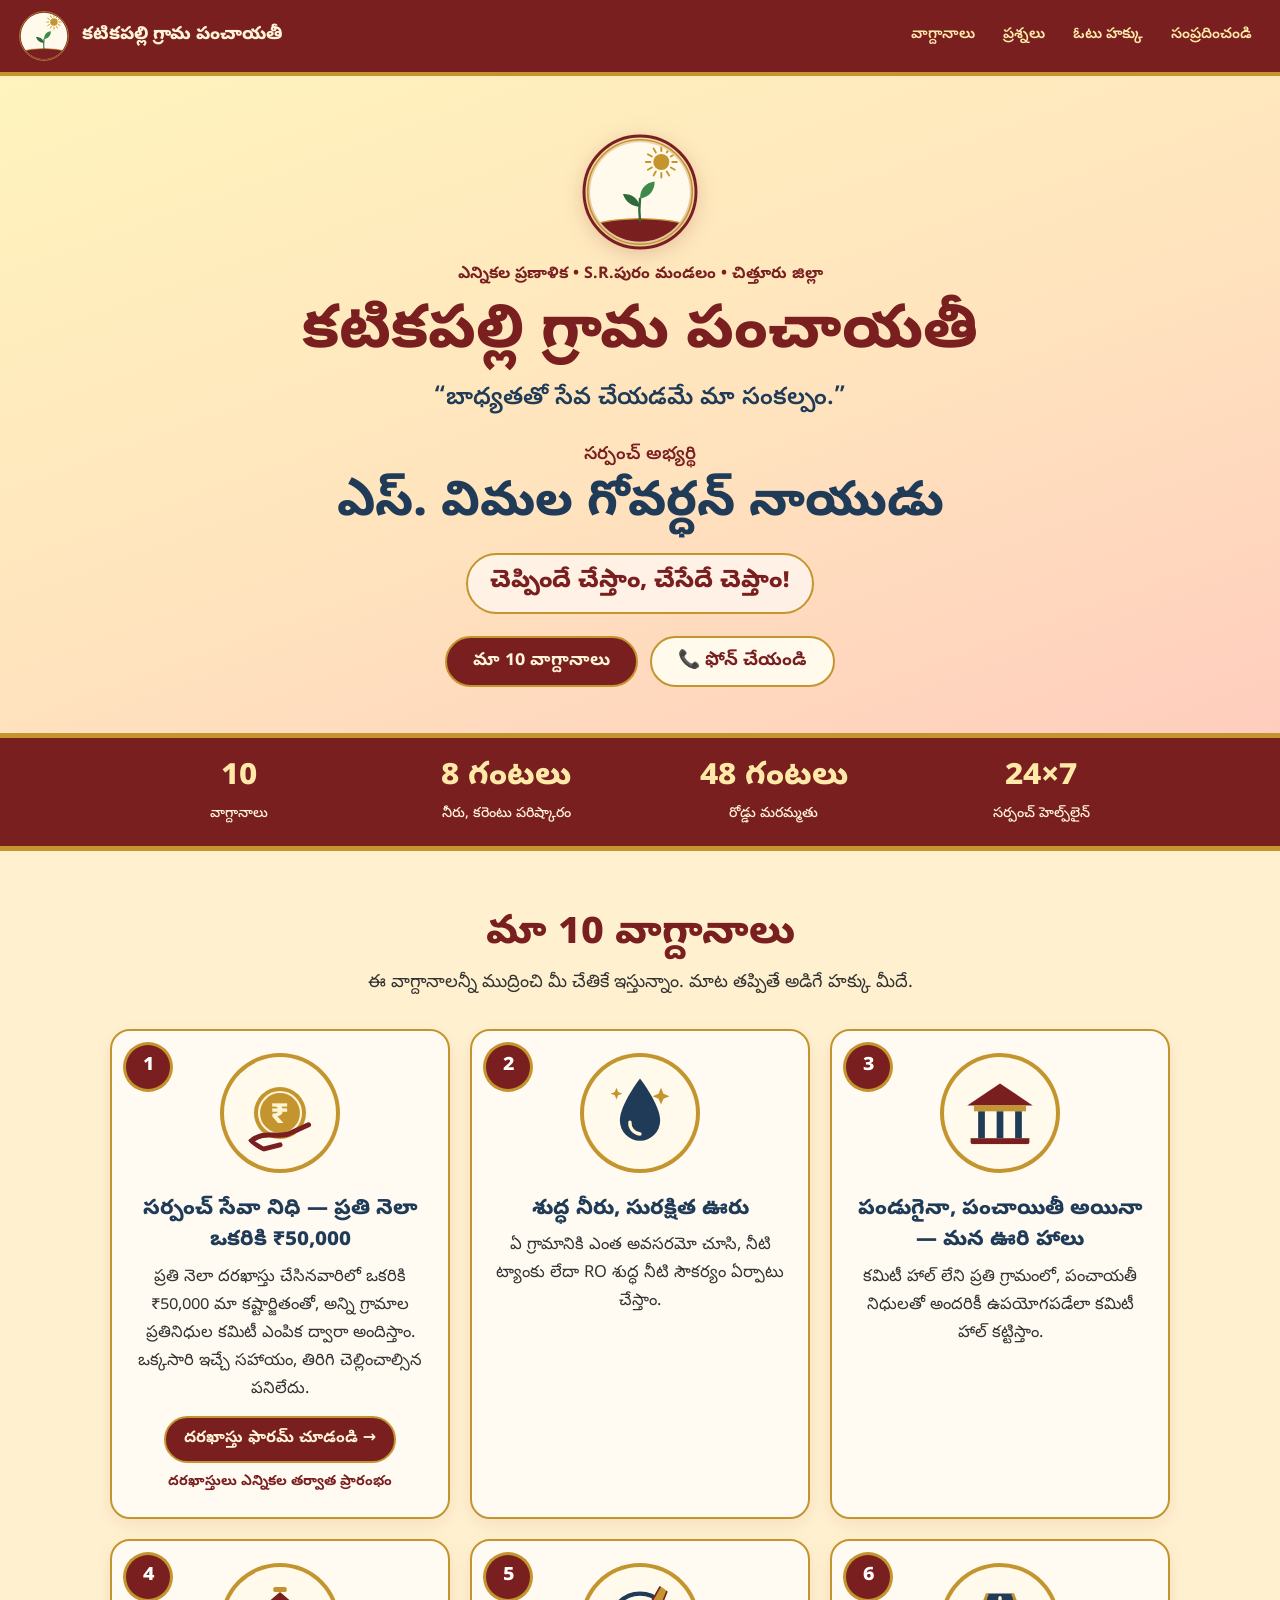
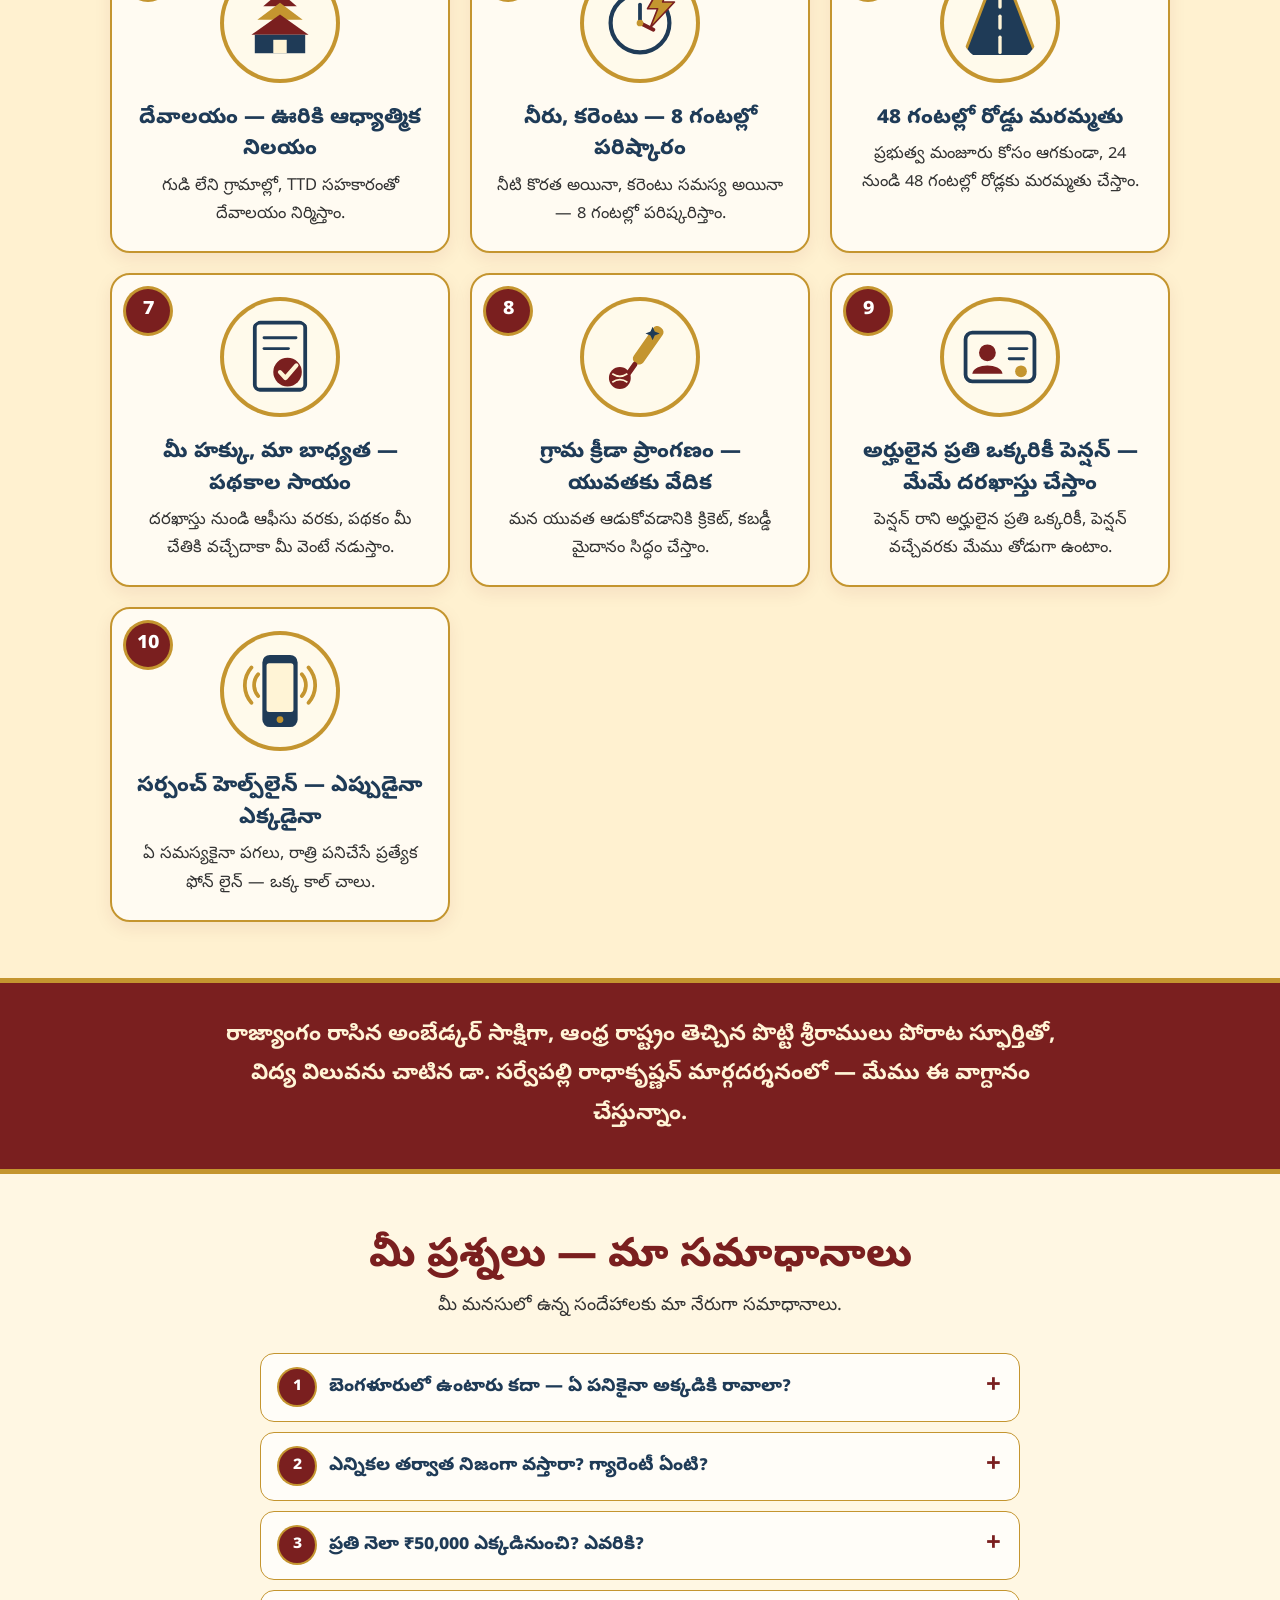
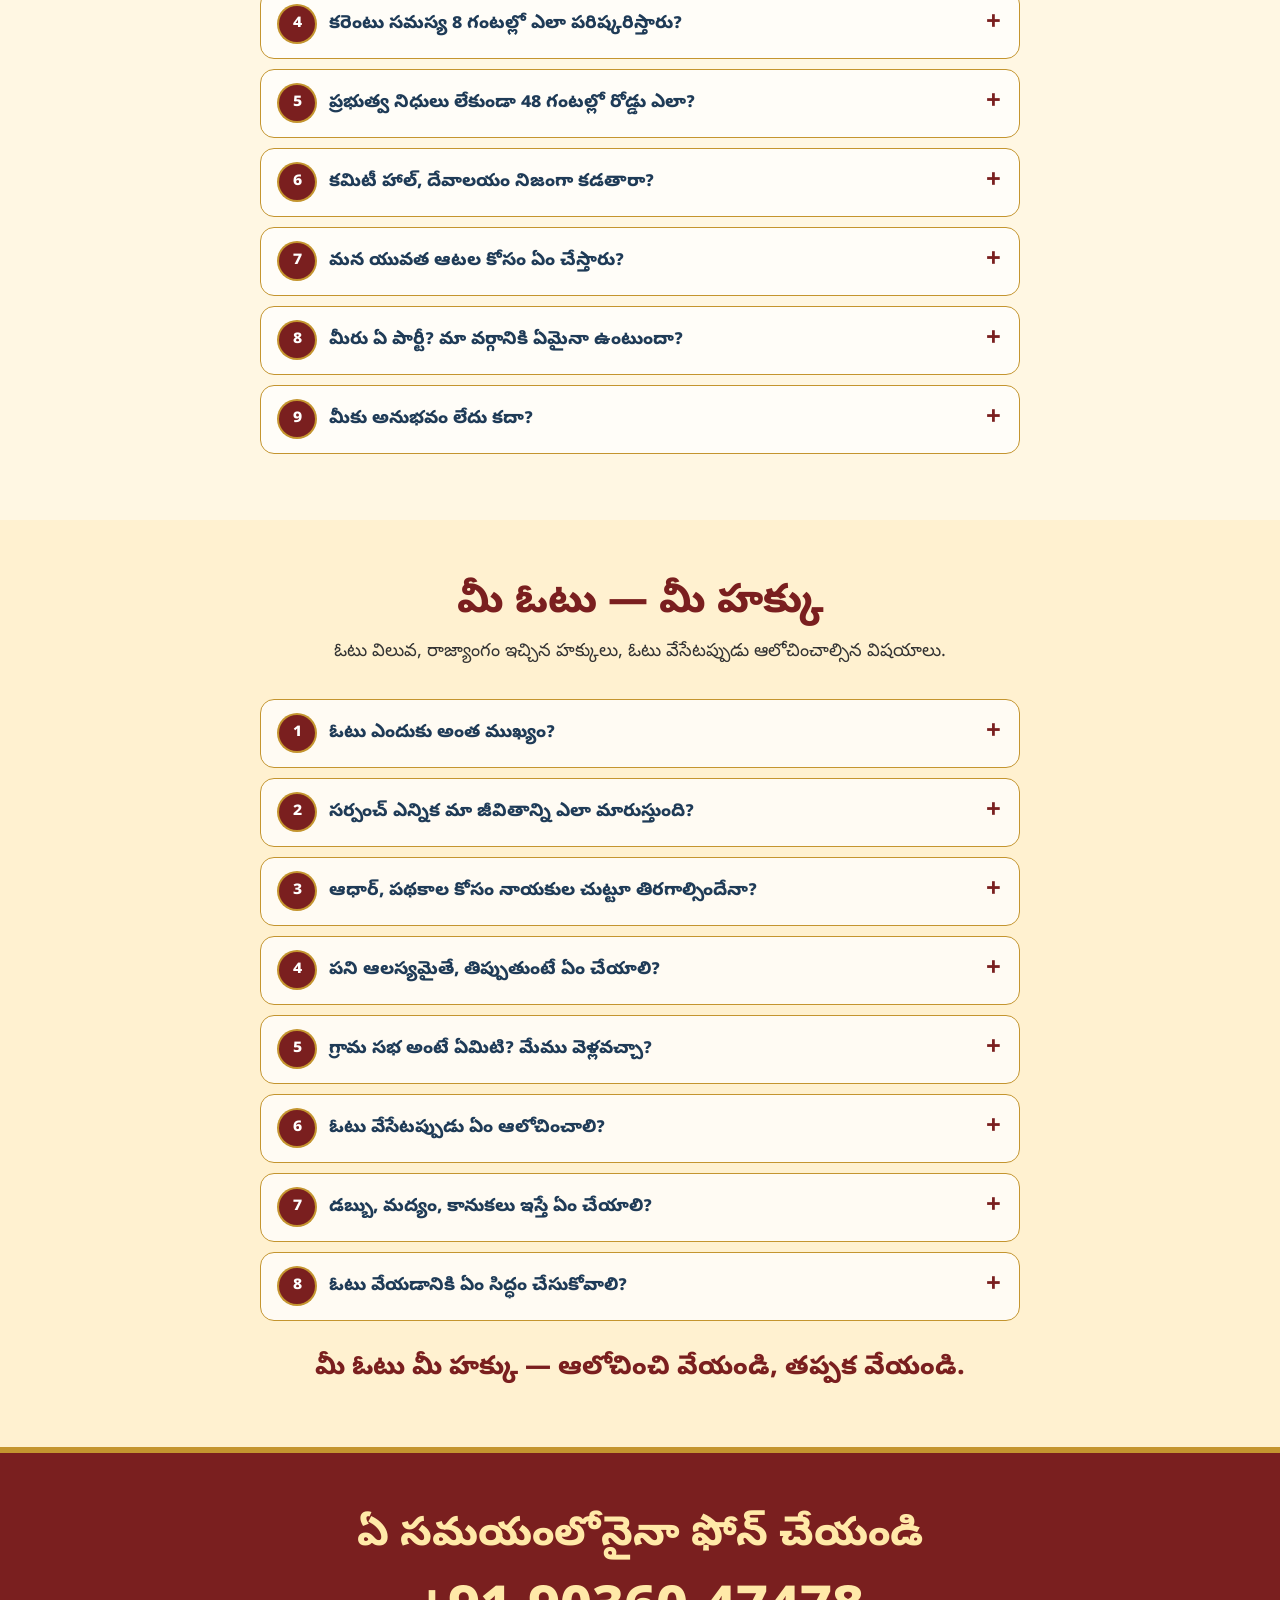
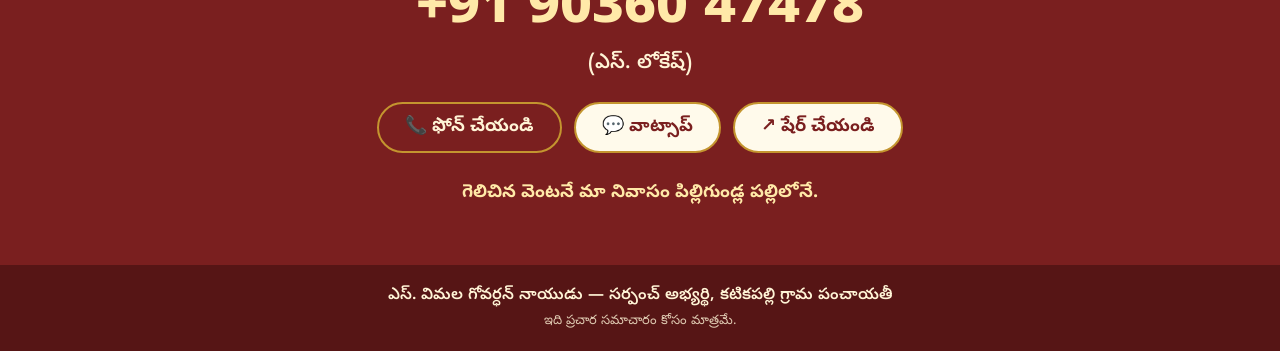
==== commit a1a46c77: "Rename promise 1 to సర్పంచ్ సేవా నిధి Co-Authored-By: Claude Sonnet 5.5 <noreply@anthropic.com> Clau" ====
--- a/index.html
+++ b/index.html
@@ -78,7 +78,7 @@
   <div class="wrap">
     <h2>మా 10 వాగ్దానాలు</h2>
     <p class="lead">ఈ వాగ్దానాలన్నీ ముద్రించి మీ చేతికే ఇస్తున్నాం. మాట తప్పితే అడిగే హక్కు మీదే.</p>
-    <div class="grid"><article class="card promise" id="p1"><div class="num">1</div><svg viewBox="0 0 200 200" aria-hidden="true"><circle cx="100" cy="100" r="62" fill="#C4952F"/><circle cx="100" cy="100" r="50" fill="none" stroke="#FFF4D6" stroke-width="5"/><text x="100" y="124" text-anchor="middle" font-size="72" font-weight="800" fill="#FFF4D6" font-family="Noto Sans Telugu, sans-serif">₹</text><path d="M30 168 C60 140 90 160 120 150 L168 128" fill="none" stroke="#7A1F1F" stroke-width="12" stroke-linecap="round"/><path d="M30 168 L60 186 L100 176" fill="none" stroke="#7A1F1F" stroke-width="12" stroke-linecap="round" stroke-linejoin="round"/></svg><h3>పంచాయతీ నిధి — ఆపదలో ఆదుకునే నిధి</h3><p>ప్రతి నెలా దరఖాస్తు చేసినవారిలో ఒకరికి ₹50,000 మా కష్టార్జితంతో, అన్ని గ్రామాల ప్రతినిధుల కమిటీ ఎంపిక ద్వారా అందిస్తాం. ఒక్కసారి ఇచ్చే సహాయం, తిరిగి చెల్లించాల్సిన పనిలేదు.</p><a class="card-link" href="apply.html">దరఖాస్తు ఫారమ్ చూడండి →</a><p class="card-note">దరఖాస్తులు ఎన్నికల తర్వాత ప్రారంభం</p></article><article class="card promise" id="p2"><div class="num">2</div><svg viewBox="0 0 200 200" aria-hidden="true"><path d="M100 18 C100 18 52 80 52 118 A48 48 0 0 0 148 118 C148 80 100 18 100 18 Z" fill="#1F3B57"/><path d="M76 122 A26 26 0 0 0 100 150" fill="none" stroke="#FFF4D6" stroke-width="8" stroke-linecap="round"/><path d="M150 40 l6 14 14 6 -14 6 -6 14 -6 -14 -14 -6 14 -6z" fill="#C4952F"/><path d="M44 40 l4 10 10 4 -10 4 -4 10 -4 -10 -10 -4 10 -4z" fill="#C4952F"/></svg><h3>శుద్ధ నీరు, సురక్షిత ఊరు</h3><p>ఏ గ్రామానికి ఎంత అవసరమో చూసి, నీటి ట్యాంకు లేదా RO శుద్ధ నీటి సౌకర్యం ఏర్పాటు చేస్తాం.</p></article><article class="card promise" id="p3"><div class="num">3</div><svg viewBox="0 0 200 200" aria-hidden="true"><polygon points="22,82 100,30 178,82" fill="#7A1F1F"/><rect x="38" y="82" width="124" height="14" fill="#C4952F"/><rect x="48" y="96" width="16" height="64" fill="#1F3B57"/><rect x="92" y="96" width="16" height="64" fill="#1F3B57"/><rect x="136" y="96" width="16" height="64" fill="#1F3B57"/><rect x="30" y="160" width="140" height="14" fill="#7A1F1F"/></svg><h3>పండుగైనా, పంచాయితీ అయినా — మన ఊరి హాలు</h3><p>కమిటీ హాల్ లేని ప్రతి గ్రామంలో, పంచాయతీ నిధులతో అందరికీ ఉపయోగపడేలా కమిటీ హాల్ కట్టిస్తాం.</p></article><article class="card promise" id="p4"><div class="num">4</div><svg viewBox="0 0 200 200" aria-hidden="true"><rect x="84" y="14" width="32" height="12" rx="4" fill="#C4952F"/><polygon points="100,26 140,60 60,60" fill="#7A1F1F"/><polygon points="100,52 154,92 46,92" fill="#C4952F"/><polygon points="100,80 168,128 32,128" fill="#7A1F1F"/><rect x="40" y="128" width="120" height="44" fill="#1F3B57"/><rect x="84" y="140" width="32" height="32" rx="16 16 0 0" fill="#FFF4D6"/></svg><h3>దేవాలయం — ఊరికి ఆధ్యాత్మిక నిలయం</h3><p>గుడి లేని గ్రామాల్లో, TTD సహకారంతో దేవాలయం నిర్మిస్తాం.</p></article><article class="card promise" id="p5"><div class="num">5</div><svg viewBox="0 0 200 200" aria-hidden="true"><circle cx="100" cy="100" r="70" fill="#FFFAEB" stroke="#1F3B57" stroke-width="10"/><line x1="100" y1="100" x2="100" y2="56" stroke="#1F3B57" stroke-width="9" stroke-linecap="round"/><line x1="100" y1="100" x2="132" y2="116" stroke="#7A1F1F" stroke-width="9" stroke-linecap="round"/><circle cx="100" cy="100" r="8" fill="#C4952F"/><polygon points="150,10 118,66 142,66 124,112 182,50 154,50 170,10" fill="#C4952F" stroke="#7A1F1F" stroke-width="4" stroke-linejoin="round"/></svg><h3>నీరు, కరెంటు — 8 గంటల్లో పరిష్కారం</h3><p>నీటి కొరత అయినా, కరెంటు సమస్య అయినా — 8 గంటల్లో పరిష్కరిస్తాం.</p></article><article class="card promise" id="p6"><div class="num">6</div><svg viewBox="0 0 200 200" aria-hidden="true"><polygon points="70,30 130,30 186,176 14,176" fill="#1F3B57"/><g stroke="#FFF4D6" stroke-width="8" stroke-linecap="round"><line x1="100" y1="40" x2="100" y2="62"/><line x1="100" y1="84" x2="100" y2="112"/><line x1="100" y1="134" x2="100" y2="170"/></g><line x1="70" y1="30" x2="14" y2="176" stroke="#C4952F" stroke-width="7"/><line x1="130" y1="30" x2="186" y2="176" stroke="#C4952F" stroke-width="7"/></svg><h3>48 గంటల్లో రోడ్డు మరమ్మతు</h3><p>ప్రభుత్వ మంజూరు కోసం ఆగకుండా, 24 నుండి 48 గంటల్లో రోడ్లకు మరమ్మతు చేస్తాం.</p></article><article class="card promise" id="p7"><div class="num">7</div><svg viewBox="0 0 200 200" aria-hidden="true"><rect x="40" y="18" width="120" height="160" rx="12" fill="#FFFAEB" stroke="#1F3B57" stroke-width="9"/><g stroke="#1F3B57" stroke-width="7" stroke-linecap="round"><line x1="62" y1="54" x2="138" y2="54"/><line x1="62" y1="80" x2="120" y2="80"/></g><circle cx="118" cy="136" r="34" fill="#7A1F1F"/><path d="M100 136 l13 14 26 -30" fill="none" stroke="#FFF4D6" stroke-width="10" stroke-linecap="round" stroke-linejoin="round"/></svg><h3>మీ హక్కు, మా బాధ్యత — పథకాల సాయం</h3><p>దరఖాస్తు నుండి ఆఫీసు వరకు, పథకం మీ చేతికి వచ్చేదాకా మీ వెంటే నడుస్తాం.</p></article><article class="card promise" id="p8"><div class="num">8</div><svg viewBox="0 0 200 200" aria-hidden="true"><g transform="rotate(35 100 100)"><rect x="86" y="14" width="28" height="104" rx="12" fill="#C4952F"/><rect x="94" y="116" width="12" height="64" rx="5" fill="#7A1F1F"/></g><circle cx="52" cy="150" r="26" fill="#7A1F1F"/><path d="M34 140 Q52 152 70 140 M34 160 Q52 148 70 160" fill="none" stroke="#FFF4D6" stroke-width="4"/><path d="M130 28 l5 11 12 5 -12 5 -5 11 -5 -11 -12 -5 12 -5z" fill="#1F3B57"/></svg><h3>గ్రామ క్రీడా ప్రాంగణం — యువతకు వేదిక</h3><p>మన యువత ఆడుకోవడానికి క్రికెట్, కబడ్డీ మైదానం సిద్ధం చేస్తాం.</p></article><article class="card promise" id="p9"><div class="num">9</div><svg viewBox="0 0 200 200" aria-hidden="true"><rect x="18" y="42" width="164" height="116" rx="16" fill="#FFFAEB" stroke="#1F3B57" stroke-width="9"/><circle cx="70" cy="90" r="20" fill="#7A1F1F"/><path d="M34 140 C38 114 102 114 106 140 Z" fill="#7A1F1F"/><g stroke="#1F3B57" stroke-width="7" stroke-linecap="round"><line x1="122" y1="80" x2="164" y2="80"/><line x1="122" y1="104" x2="156" y2="104"/></g><circle cx="150" cy="134" r="14" fill="#C4952F"/></svg><h3>అర్హులైన ప్రతి ఒక్కరికీ పెన్షన్ — మేమే దరఖాస్తు చేస్తాం</h3><p>పెన్షన్ రాని అర్హులైన ప్రతి ఒక్కరికీ, పెన్షన్ వచ్చేవరకు మేము తోడుగా ఉంటాం.</p></article><article class="card promise" id="p10"><div class="num">10</div><svg viewBox="0 0 200 200" aria-hidden="true"><rect x="58" y="14" width="84" height="172" rx="18" fill="#1F3B57"/><rect x="68" y="34" width="64" height="116" rx="6" fill="#FFF4D6"/><circle cx="100" cy="168" r="8" fill="#C4952F"/><path d="M152 60 a40 40 0 0 1 0 52 M168 44 a64 64 0 0 1 0 84" fill="none" stroke="#C4952F" stroke-width="9" stroke-linecap="round"/><path d="M48 60 a40 40 0 0 0 0 52 M32 44 a64 64 0 0 0 0 84" fill="none" stroke="#C4952F" stroke-width="9" stroke-linecap="round"/></svg><h3>సర్పంచ్ హెల్ప్‌లైన్ — ఎప్పుడైనా ఎక్కడైనా</h3><p>ఏ సమస్యకైనా పగలు, రాత్రి పనిచేసే ప్రత్యేక ఫోన్ లైన్ — ఒక్క కాల్ చాలు.</p></article></div>
+    <div class="grid"><article class="card promise" id="p1"><div class="num">1</div><svg viewBox="0 0 200 200" aria-hidden="true"><circle cx="100" cy="100" r="62" fill="#C4952F"/><circle cx="100" cy="100" r="50" fill="none" stroke="#FFF4D6" stroke-width="5"/><text x="100" y="124" text-anchor="middle" font-size="72" font-weight="800" fill="#FFF4D6" font-family="Noto Sans Telugu, sans-serif">₹</text><path d="M30 168 C60 140 90 160 120 150 L168 128" fill="none" stroke="#7A1F1F" stroke-width="12" stroke-linecap="round"/><path d="M30 168 L60 186 L100 176" fill="none" stroke="#7A1F1F" stroke-width="12" stroke-linecap="round" stroke-linejoin="round"/></svg><h3>సర్పంచ్ సేవా నిధి — ప్రతి నెలా ఒకరికి ₹50,000</h3><p>ప్రతి నెలా దరఖాస్తు చేసినవారిలో ఒకరికి ₹50,000 మా కష్టార్జితంతో, అన్ని గ్రామాల ప్రతినిధుల కమిటీ ఎంపిక ద్వారా అందిస్తాం. ఒక్కసారి ఇచ్చే సహాయం, తిరిగి చెల్లించాల్సిన పనిలేదు.</p><a class="card-link" href="apply.html">దరఖాస్తు ఫారమ్ చూడండి →</a><p class="card-note">దరఖాస్తులు ఎన్నికల తర్వాత ప్రారంభం</p></article><article class="card promise" id="p2"><div class="num">2</div><svg viewBox="0 0 200 200" aria-hidden="true"><path d="M100 18 C100 18 52 80 52 118 A48 48 0 0 0 148 118 C148 80 100 18 100 18 Z" fill="#1F3B57"/><path d="M76 122 A26 26 0 0 0 100 150" fill="none" stroke="#FFF4D6" stroke-width="8" stroke-linecap="round"/><path d="M150 40 l6 14 14 6 -14 6 -6 14 -6 -14 -14 -6 14 -6z" fill="#C4952F"/><path d="M44 40 l4 10 10 4 -10 4 -4 10 -4 -10 -10 -4 10 -4z" fill="#C4952F"/></svg><h3>శుద్ధ నీరు, సురక్షిత ఊరు</h3><p>ఏ గ్రామానికి ఎంత అవసరమో చూసి, నీటి ట్యాంకు లేదా RO శుద్ధ నీటి సౌకర్యం ఏర్పాటు చేస్తాం.</p></article><article class="card promise" id="p3"><div class="num">3</div><svg viewBox="0 0 200 200" aria-hidden="true"><polygon points="22,82 100,30 178,82" fill="#7A1F1F"/><rect x="38" y="82" width="124" height="14" fill="#C4952F"/><rect x="48" y="96" width="16" height="64" fill="#1F3B57"/><rect x="92" y="96" width="16" height="64" fill="#1F3B57"/><rect x="136" y="96" width="16" height="64" fill="#1F3B57"/><rect x="30" y="160" width="140" height="14" fill="#7A1F1F"/></svg><h3>పండుగైనా, పంచాయితీ అయినా — మన ఊరి హాలు</h3><p>కమిటీ హాల్ లేని ప్రతి గ్రామంలో, పంచాయతీ నిధులతో అందరికీ ఉపయోగపడేలా కమిటీ హాల్ కట్టిస్తాం.</p></article><article class="card promise" id="p4"><div class="num">4</div><svg viewBox="0 0 200 200" aria-hidden="true"><rect x="84" y="14" width="32" height="12" rx="4" fill="#C4952F"/><polygon points="100,26 140,60 60,60" fill="#7A1F1F"/><polygon points="100,52 154,92 46,92" fill="#C4952F"/><polygon points="100,80 168,128 32,128" fill="#7A1F1F"/><rect x="40" y="128" width="120" height="44" fill="#1F3B57"/><rect x="84" y="140" width="32" height="32" rx="16 16 0 0" fill="#FFF4D6"/></svg><h3>దేవాలయం — ఊరికి ఆధ్యాత్మిక నిలయం</h3><p>గుడి లేని గ్రామాల్లో, TTD సహకారంతో దేవాలయం నిర్మిస్తాం.</p></article><article class="card promise" id="p5"><div class="num">5</div><svg viewBox="0 0 200 200" aria-hidden="true"><circle cx="100" cy="100" r="70" fill="#FFFAEB" stroke="#1F3B57" stroke-width="10"/><line x1="100" y1="100" x2="100" y2="56" stroke="#1F3B57" stroke-width="9" stroke-linecap="round"/><line x1="100" y1="100" x2="132" y2="116" stroke="#7A1F1F" stroke-width="9" stroke-linecap="round"/><circle cx="100" cy="100" r="8" fill="#C4952F"/><polygon points="150,10 118,66 142,66 124,112 182,50 154,50 170,10" fill="#C4952F" stroke="#7A1F1F" stroke-width="4" stroke-linejoin="round"/></svg><h3>నీరు, కరెంటు — 8 గంటల్లో పరిష్కారం</h3><p>నీటి కొరత అయినా, కరెంటు సమస్య అయినా — 8 గంటల్లో పరిష్కరిస్తాం.</p></article><article class="card promise" id="p6"><div class="num">6</div><svg viewBox="0 0 200 200" aria-hidden="true"><polygon points="70,30 130,30 186,176 14,176" fill="#1F3B57"/><g stroke="#FFF4D6" stroke-width="8" stroke-linecap="round"><line x1="100" y1="40" x2="100" y2="62"/><line x1="100" y1="84" x2="100" y2="112"/><line x1="100" y1="134" x2="100" y2="170"/></g><line x1="70" y1="30" x2="14" y2="176" stroke="#C4952F" stroke-width="7"/><line x1="130" y1="30" x2="186" y2="176" stroke="#C4952F" stroke-width="7"/></svg><h3>48 గంటల్లో రోడ్డు మరమ్మతు</h3><p>ప్రభుత్వ మంజూరు కోసం ఆగకుండా, 24 నుండి 48 గంటల్లో రోడ్లకు మరమ్మతు చేస్తాం.</p></article><article class="card promise" id="p7"><div class="num">7</div><svg viewBox="0 0 200 200" aria-hidden="true"><rect x="40" y="18" width="120" height="160" rx="12" fill="#FFFAEB" stroke="#1F3B57" stroke-width="9"/><g stroke="#1F3B57" stroke-width="7" stroke-linecap="round"><line x1="62" y1="54" x2="138" y2="54"/><line x1="62" y1="80" x2="120" y2="80"/></g><circle cx="118" cy="136" r="34" fill="#7A1F1F"/><path d="M100 136 l13 14 26 -30" fill="none" stroke="#FFF4D6" stroke-width="10" stroke-linecap="round" stroke-linejoin="round"/></svg><h3>మీ హక్కు, మా బాధ్యత — పథకాల సాయం</h3><p>దరఖాస్తు నుండి ఆఫీసు వరకు, పథకం మీ చేతికి వచ్చేదాకా మీ వెంటే నడుస్తాం.</p></article><article class="card promise" id="p8"><div class="num">8</div><svg viewBox="0 0 200 200" aria-hidden="true"><g transform="rotate(35 100 100)"><rect x="86" y="14" width="28" height="104" rx="12" fill="#C4952F"/><rect x="94" y="116" width="12" height="64" rx="5" fill="#7A1F1F"/></g><circle cx="52" cy="150" r="26" fill="#7A1F1F"/><path d="M34 140 Q52 152 70 140 M34 160 Q52 148 70 160" fill="none" stroke="#FFF4D6" stroke-width="4"/><path d="M130 28 l5 11 12 5 -12 5 -5 11 -5 -11 -12 -5 12 -5z" fill="#1F3B57"/></svg><h3>గ్రామ క్రీడా ప్రాంగణం — యువతకు వేదిక</h3><p>మన యువత ఆడుకోవడానికి క్రికెట్, కబడ్డీ మైదానం సిద్ధం చేస్తాం.</p></article><article class="card promise" id="p9"><div class="num">9</div><svg viewBox="0 0 200 200" aria-hidden="true"><rect x="18" y="42" width="164" height="116" rx="16" fill="#FFFAEB" stroke="#1F3B57" stroke-width="9"/><circle cx="70" cy="90" r="20" fill="#7A1F1F"/><path d="M34 140 C38 114 102 114 106 140 Z" fill="#7A1F1F"/><g stroke="#1F3B57" stroke-width="7" stroke-linecap="round"><line x1="122" y1="80" x2="164" y2="80"/><line x1="122" y1="104" x2="156" y2="104"/></g><circle cx="150" cy="134" r="14" fill="#C4952F"/></svg><h3>అర్హులైన ప్రతి ఒక్కరికీ పెన్షన్ — మేమే దరఖాస్తు చేస్తాం</h3><p>పెన్షన్ రాని అర్హులైన ప్రతి ఒక్కరికీ, పెన్షన్ వచ్చేవరకు మేము తోడుగా ఉంటాం.</p></article><article class="card promise" id="p10"><div class="num">10</div><svg viewBox="0 0 200 200" aria-hidden="true"><rect x="58" y="14" width="84" height="172" rx="18" fill="#1F3B57"/><rect x="68" y="34" width="64" height="116" rx="6" fill="#FFF4D6"/><circle cx="100" cy="168" r="8" fill="#C4952F"/><path d="M152 60 a40 40 0 0 1 0 52 M168 44 a64 64 0 0 1 0 84" fill="none" stroke="#C4952F" stroke-width="9" stroke-linecap="round"/><path d="M48 60 a40 40 0 0 0 0 52 M32 44 a64 64 0 0 0 0 84" fill="none" stroke="#C4952F" stroke-width="9" stroke-linecap="round"/></svg><h3>సర్పంచ్ హెల్ప్‌లైన్ — ఎప్పుడైనా ఎక్కడైనా</h3><p>ఏ సమస్యకైనా పగలు, రాత్రి పనిచేసే ప్రత్యేక ఫోన్ లైన్ — ఒక్క కాల్ చాలు.</p></article></div>
   </div>
 </section>
 
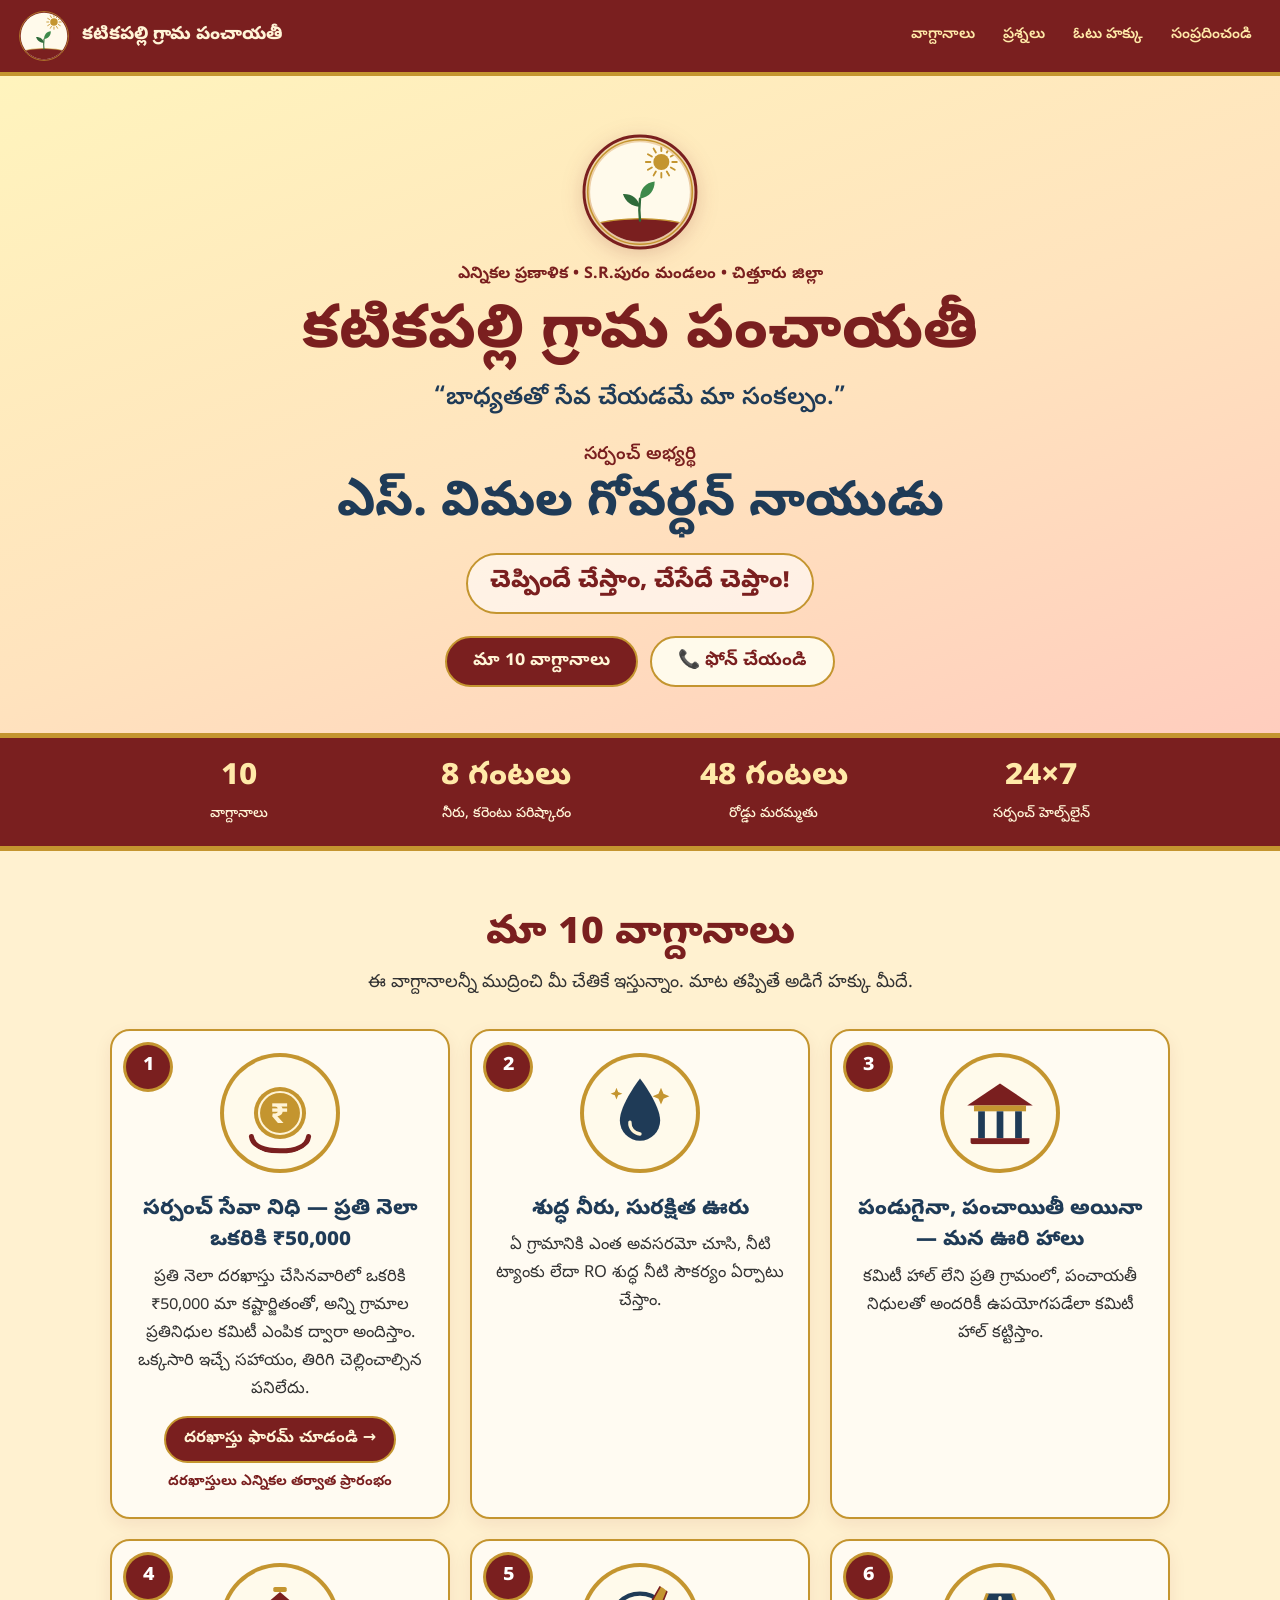
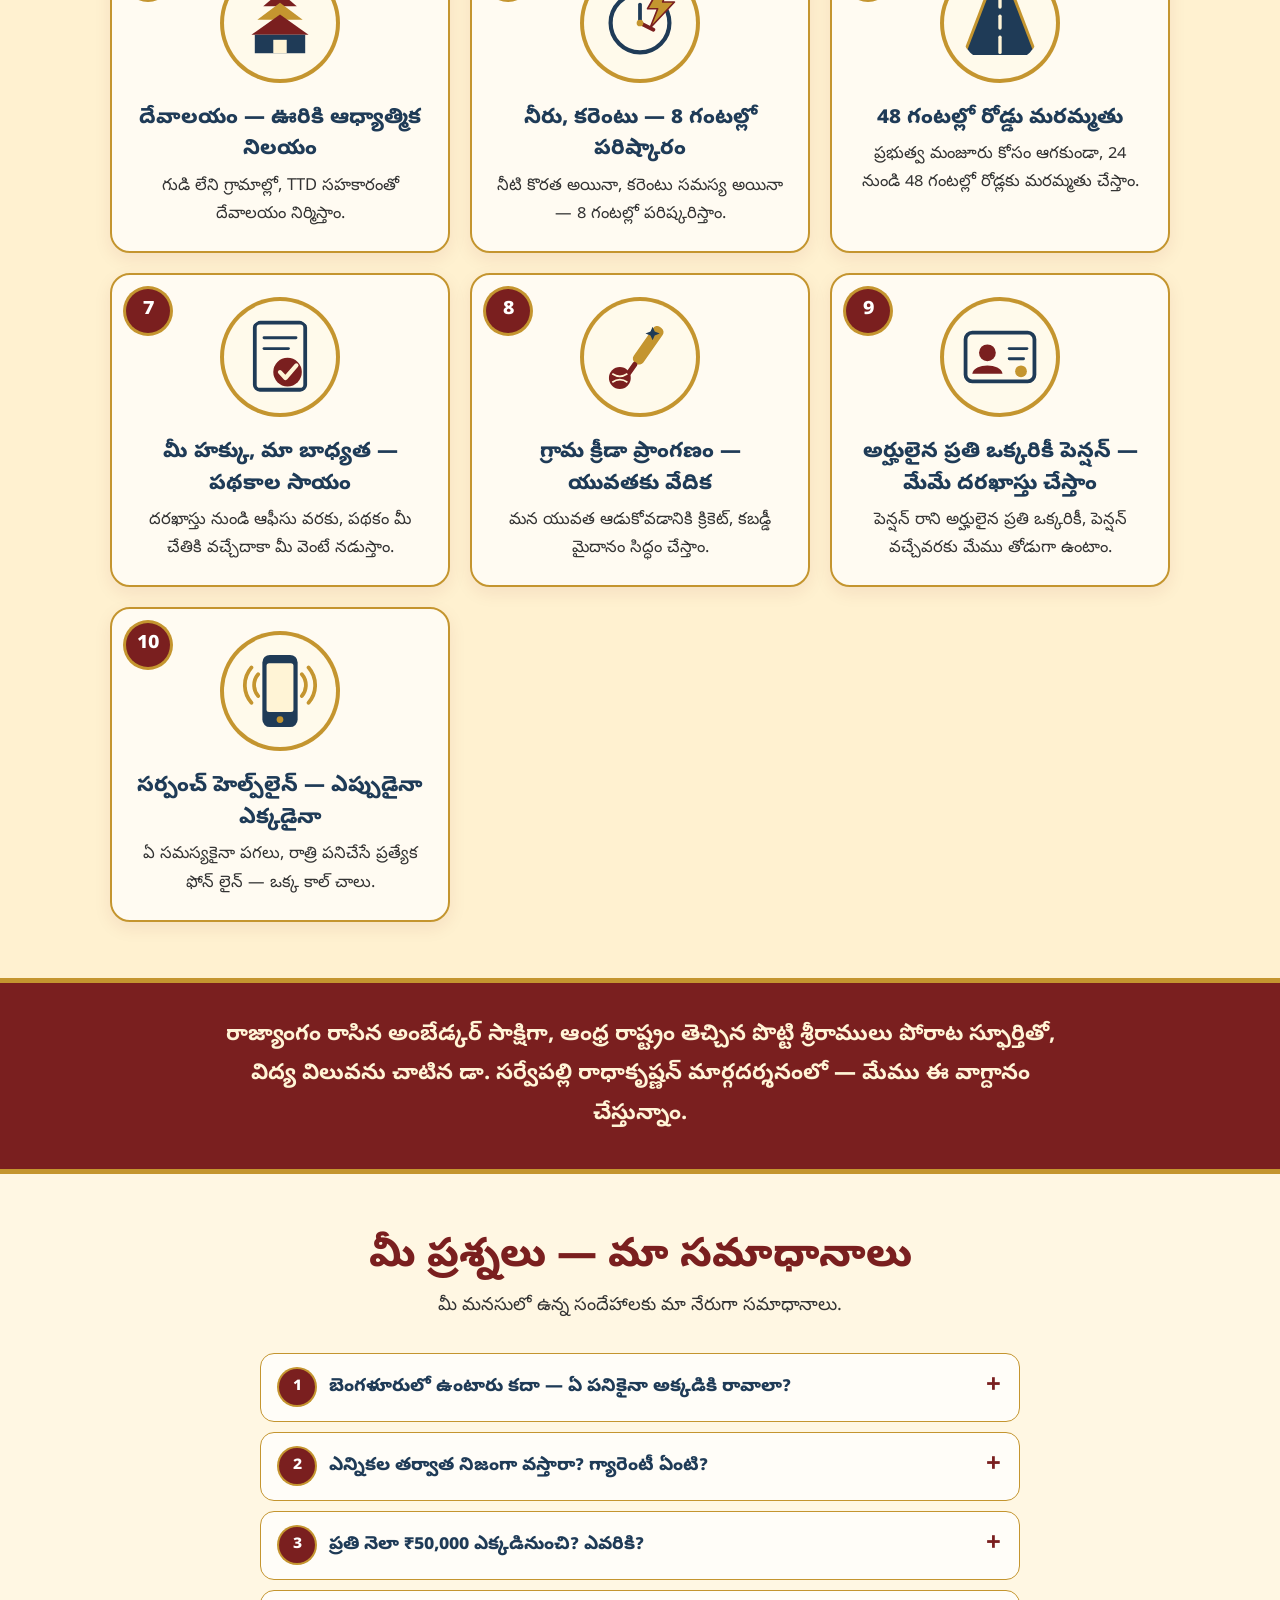
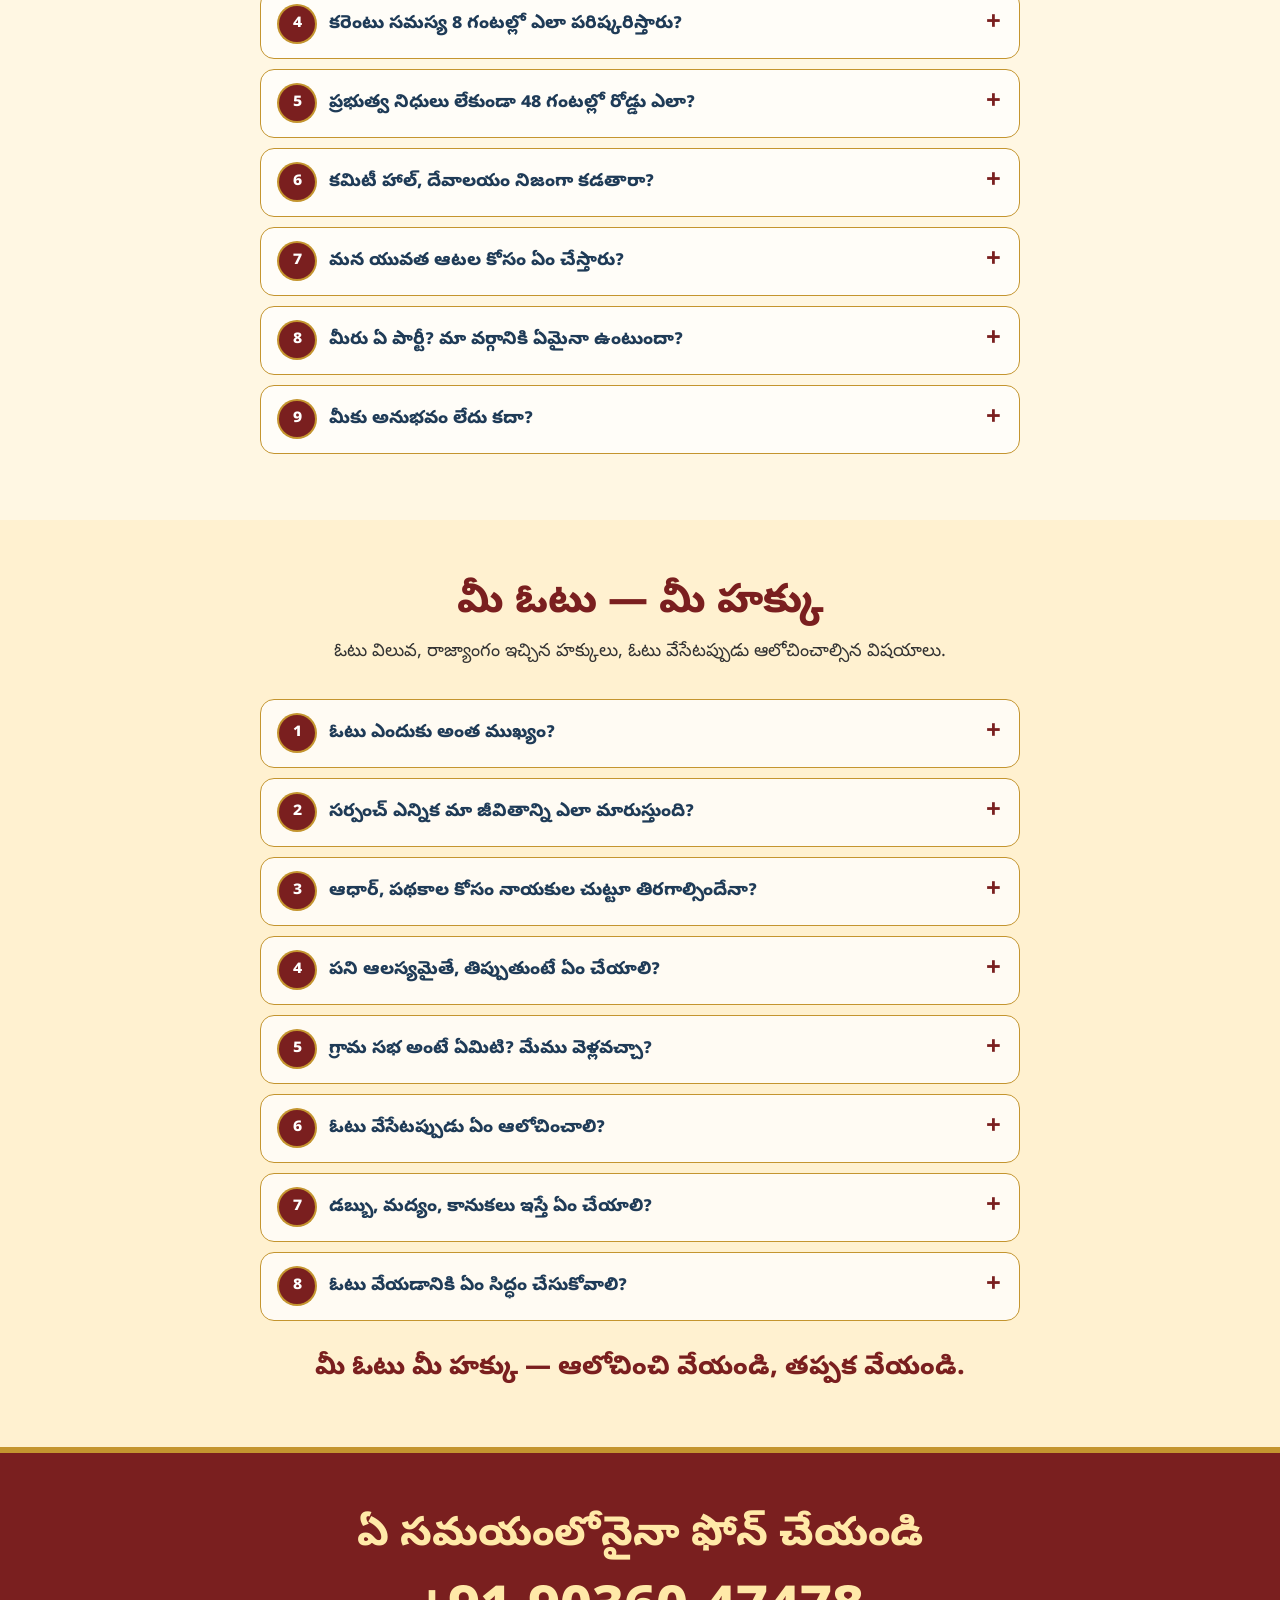
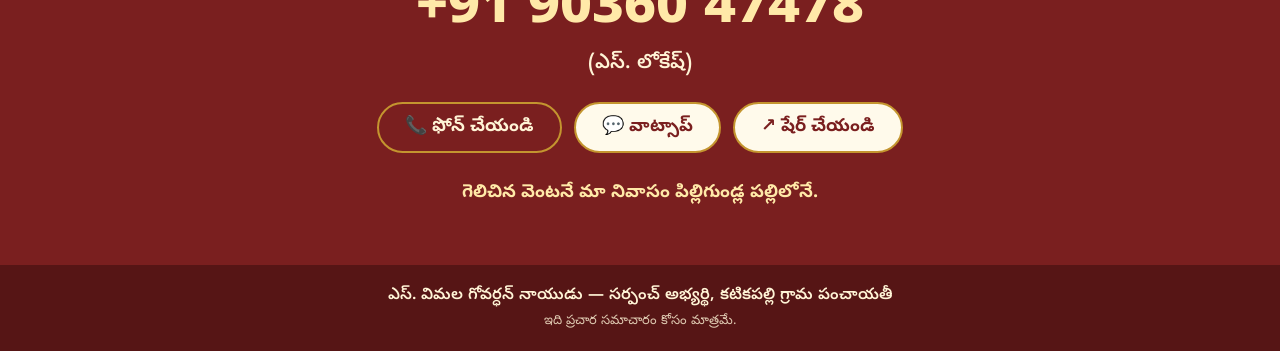
==== commit 0bc753c2: "Clean promise 1 icon Co-Authored-By: Claude Sonnet 5.5 <noreply@anthropic.com> Claude-Session: https" ====
--- a/index.html
+++ b/index.html
@@ -78,7 +78,7 @@
   <div class="wrap">
     <h2>మా 10 వాగ్దానాలు</h2>
     <p class="lead">ఈ వాగ్దానాలన్నీ ముద్రించి మీ చేతికే ఇస్తున్నాం. మాట తప్పితే అడిగే హక్కు మీదే.</p>
-    <div class="grid"><article class="card promise" id="p1"><div class="num">1</div><svg viewBox="0 0 200 200" aria-hidden="true"><circle cx="100" cy="100" r="62" fill="#C4952F"/><circle cx="100" cy="100" r="50" fill="none" stroke="#FFF4D6" stroke-width="5"/><text x="100" y="124" text-anchor="middle" font-size="72" font-weight="800" fill="#FFF4D6" font-family="Noto Sans Telugu, sans-serif">₹</text><path d="M30 168 C60 140 90 160 120 150 L168 128" fill="none" stroke="#7A1F1F" stroke-width="12" stroke-linecap="round"/><path d="M30 168 L60 186 L100 176" fill="none" stroke="#7A1F1F" stroke-width="12" stroke-linecap="round" stroke-linejoin="round"/></svg><h3>సర్పంచ్ సేవా నిధి — ప్రతి నెలా ఒకరికి ₹50,000</h3><p>ప్రతి నెలా దరఖాస్తు చేసినవారిలో ఒకరికి ₹50,000 మా కష్టార్జితంతో, అన్ని గ్రామాల ప్రతినిధుల కమిటీ ఎంపిక ద్వారా అందిస్తాం. ఒక్కసారి ఇచ్చే సహాయం, తిరిగి చెల్లించాల్సిన పనిలేదు.</p><a class="card-link" href="apply.html">దరఖాస్తు ఫారమ్ చూడండి →</a><p class="card-note">దరఖాస్తులు ఎన్నికల తర్వాత ప్రారంభం</p></article><article class="card promise" id="p2"><div class="num">2</div><svg viewBox="0 0 200 200" aria-hidden="true"><path d="M100 18 C100 18 52 80 52 118 A48 48 0 0 0 148 118 C148 80 100 18 100 18 Z" fill="#1F3B57"/><path d="M76 122 A26 26 0 0 0 100 150" fill="none" stroke="#FFF4D6" stroke-width="8" stroke-linecap="round"/><path d="M150 40 l6 14 14 6 -14 6 -6 14 -6 -14 -14 -6 14 -6z" fill="#C4952F"/><path d="M44 40 l4 10 10 4 -10 4 -4 10 -4 -10 -10 -4 10 -4z" fill="#C4952F"/></svg><h3>శుద్ధ నీరు, సురక్షిత ఊరు</h3><p>ఏ గ్రామానికి ఎంత అవసరమో చూసి, నీటి ట్యాంకు లేదా RO శుద్ధ నీటి సౌకర్యం ఏర్పాటు చేస్తాం.</p></article><article class="card promise" id="p3"><div class="num">3</div><svg viewBox="0 0 200 200" aria-hidden="true"><polygon points="22,82 100,30 178,82" fill="#7A1F1F"/><rect x="38" y="82" width="124" height="14" fill="#C4952F"/><rect x="48" y="96" width="16" height="64" fill="#1F3B57"/><rect x="92" y="96" width="16" height="64" fill="#1F3B57"/><rect x="136" y="96" width="16" height="64" fill="#1F3B57"/><rect x="30" y="160" width="140" height="14" fill="#7A1F1F"/></svg><h3>పండుగైనా, పంచాయితీ అయినా — మన ఊరి హాలు</h3><p>కమిటీ హాల్ లేని ప్రతి గ్రామంలో, పంచాయతీ నిధులతో అందరికీ ఉపయోగపడేలా కమిటీ హాల్ కట్టిస్తాం.</p></article><article class="card promise" id="p4"><div class="num">4</div><svg viewBox="0 0 200 200" aria-hidden="true"><rect x="84" y="14" width="32" height="12" rx="4" fill="#C4952F"/><polygon points="100,26 140,60 60,60" fill="#7A1F1F"/><polygon points="100,52 154,92 46,92" fill="#C4952F"/><polygon points="100,80 168,128 32,128" fill="#7A1F1F"/><rect x="40" y="128" width="120" height="44" fill="#1F3B57"/><rect x="84" y="140" width="32" height="32" rx="16 16 0 0" fill="#FFF4D6"/></svg><h3>దేవాలయం — ఊరికి ఆధ్యాత్మిక నిలయం</h3><p>గుడి లేని గ్రామాల్లో, TTD సహకారంతో దేవాలయం నిర్మిస్తాం.</p></article><article class="card promise" id="p5"><div class="num">5</div><svg viewBox="0 0 200 200" aria-hidden="true"><circle cx="100" cy="100" r="70" fill="#FFFAEB" stroke="#1F3B57" stroke-width="10"/><line x1="100" y1="100" x2="100" y2="56" stroke="#1F3B57" stroke-width="9" stroke-linecap="round"/><line x1="100" y1="100" x2="132" y2="116" stroke="#7A1F1F" stroke-width="9" stroke-linecap="round"/><circle cx="100" cy="100" r="8" fill="#C4952F"/><polygon points="150,10 118,66 142,66 124,112 182,50 154,50 170,10" fill="#C4952F" stroke="#7A1F1F" stroke-width="4" stroke-linejoin="round"/></svg><h3>నీరు, కరెంటు — 8 గంటల్లో పరిష్కారం</h3><p>నీటి కొరత అయినా, కరెంటు సమస్య అయినా — 8 గంటల్లో పరిష్కరిస్తాం.</p></article><article class="card promise" id="p6"><div class="num">6</div><svg viewBox="0 0 200 200" aria-hidden="true"><polygon points="70,30 130,30 186,176 14,176" fill="#1F3B57"/><g stroke="#FFF4D6" stroke-width="8" stroke-linecap="round"><line x1="100" y1="40" x2="100" y2="62"/><line x1="100" y1="84" x2="100" y2="112"/><line x1="100" y1="134" x2="100" y2="170"/></g><line x1="70" y1="30" x2="14" y2="176" stroke="#C4952F" stroke-width="7"/><line x1="130" y1="30" x2="186" y2="176" stroke="#C4952F" stroke-width="7"/></svg><h3>48 గంటల్లో రోడ్డు మరమ్మతు</h3><p>ప్రభుత్వ మంజూరు కోసం ఆగకుండా, 24 నుండి 48 గంటల్లో రోడ్లకు మరమ్మతు చేస్తాం.</p></article><article class="card promise" id="p7"><div class="num">7</div><svg viewBox="0 0 200 200" aria-hidden="true"><rect x="40" y="18" width="120" height="160" rx="12" fill="#FFFAEB" stroke="#1F3B57" stroke-width="9"/><g stroke="#1F3B57" stroke-width="7" stroke-linecap="round"><line x1="62" y1="54" x2="138" y2="54"/><line x1="62" y1="80" x2="120" y2="80"/></g><circle cx="118" cy="136" r="34" fill="#7A1F1F"/><path d="M100 136 l13 14 26 -30" fill="none" stroke="#FFF4D6" stroke-width="10" stroke-linecap="round" stroke-linejoin="round"/></svg><h3>మీ హక్కు, మా బాధ్యత — పథకాల సాయం</h3><p>దరఖాస్తు నుండి ఆఫీసు వరకు, పథకం మీ చేతికి వచ్చేదాకా మీ వెంటే నడుస్తాం.</p></article><article class="card promise" id="p8"><div class="num">8</div><svg viewBox="0 0 200 200" aria-hidden="true"><g transform="rotate(35 100 100)"><rect x="86" y="14" width="28" height="104" rx="12" fill="#C4952F"/><rect x="94" y="116" width="12" height="64" rx="5" fill="#7A1F1F"/></g><circle cx="52" cy="150" r="26" fill="#7A1F1F"/><path d="M34 140 Q52 152 70 140 M34 160 Q52 148 70 160" fill="none" stroke="#FFF4D6" stroke-width="4"/><path d="M130 28 l5 11 12 5 -12 5 -5 11 -5 -11 -12 -5 12 -5z" fill="#1F3B57"/></svg><h3>గ్రామ క్రీడా ప్రాంగణం — యువతకు వేదిక</h3><p>మన యువత ఆడుకోవడానికి క్రికెట్, కబడ్డీ మైదానం సిద్ధం చేస్తాం.</p></article><article class="card promise" id="p9"><div class="num">9</div><svg viewBox="0 0 200 200" aria-hidden="true"><rect x="18" y="42" width="164" height="116" rx="16" fill="#FFFAEB" stroke="#1F3B57" stroke-width="9"/><circle cx="70" cy="90" r="20" fill="#7A1F1F"/><path d="M34 140 C38 114 102 114 106 140 Z" fill="#7A1F1F"/><g stroke="#1F3B57" stroke-width="7" stroke-linecap="round"><line x1="122" y1="80" x2="164" y2="80"/><line x1="122" y1="104" x2="156" y2="104"/></g><circle cx="150" cy="134" r="14" fill="#C4952F"/></svg><h3>అర్హులైన ప్రతి ఒక్కరికీ పెన్షన్ — మేమే దరఖాస్తు చేస్తాం</h3><p>పెన్షన్ రాని అర్హులైన ప్రతి ఒక్కరికీ, పెన్షన్ వచ్చేవరకు మేము తోడుగా ఉంటాం.</p></article><article class="card promise" id="p10"><div class="num">10</div><svg viewBox="0 0 200 200" aria-hidden="true"><rect x="58" y="14" width="84" height="172" rx="18" fill="#1F3B57"/><rect x="68" y="34" width="64" height="116" rx="6" fill="#FFF4D6"/><circle cx="100" cy="168" r="8" fill="#C4952F"/><path d="M152 60 a40 40 0 0 1 0 52 M168 44 a64 64 0 0 1 0 84" fill="none" stroke="#C4952F" stroke-width="9" stroke-linecap="round"/><path d="M48 60 a40 40 0 0 0 0 52 M32 44 a64 64 0 0 0 0 84" fill="none" stroke="#C4952F" stroke-width="9" stroke-linecap="round"/></svg><h3>సర్పంచ్ హెల్ప్‌లైన్ — ఎప్పుడైనా ఎక్కడైనా</h3><p>ఏ సమస్యకైనా పగలు, రాత్రి పనిచేసే ప్రత్యేక ఫోన్ లైన్ — ఒక్క కాల్ చాలు.</p></article></div>
+    <div class="grid"><article class="card promise" id="p1"><div class="num">1</div><svg viewBox="0 0 200 200" aria-hidden="true"><circle cx="100" cy="100" r="62" fill="#C4952F"/><circle cx="100" cy="100" r="50" fill="none" stroke="#FFF4D6" stroke-width="5"/><text x="100" y="124" text-anchor="middle" font-size="72" font-weight="800" fill="#FFF4D6" font-family="Noto Sans Telugu, sans-serif">₹</text><path d="M32 156 C36 182 66 190 100 190 C134 190 164 182 168 156" fill="none" stroke="#7A1F1F" stroke-width="12" stroke-linecap="round"/></svg><h3>సర్పంచ్ సేవా నిధి — ప్రతి నెలా ఒకరికి ₹50,000</h3><p>ప్రతి నెలా దరఖాస్తు చేసినవారిలో ఒకరికి ₹50,000 మా కష్టార్జితంతో, అన్ని గ్రామాల ప్రతినిధుల కమిటీ ఎంపిక ద్వారా అందిస్తాం. ఒక్కసారి ఇచ్చే సహాయం, తిరిగి చెల్లించాల్సిన పనిలేదు.</p><a class="card-link" href="apply.html">దరఖాస్తు ఫారమ్ చూడండి →</a><p class="card-note">దరఖాస్తులు ఎన్నికల తర్వాత ప్రారంభం</p></article><article class="card promise" id="p2"><div class="num">2</div><svg viewBox="0 0 200 200" aria-hidden="true"><path d="M100 18 C100 18 52 80 52 118 A48 48 0 0 0 148 118 C148 80 100 18 100 18 Z" fill="#1F3B57"/><path d="M76 122 A26 26 0 0 0 100 150" fill="none" stroke="#FFF4D6" stroke-width="8" stroke-linecap="round"/><path d="M150 40 l6 14 14 6 -14 6 -6 14 -6 -14 -14 -6 14 -6z" fill="#C4952F"/><path d="M44 40 l4 10 10 4 -10 4 -4 10 -4 -10 -10 -4 10 -4z" fill="#C4952F"/></svg><h3>శుద్ధ నీరు, సురక్షిత ఊరు</h3><p>ఏ గ్రామానికి ఎంత అవసరమో చూసి, నీటి ట్యాంకు లేదా RO శుద్ధ నీటి సౌకర్యం ఏర్పాటు చేస్తాం.</p></article><article class="card promise" id="p3"><div class="num">3</div><svg viewBox="0 0 200 200" aria-hidden="true"><polygon points="22,82 100,30 178,82" fill="#7A1F1F"/><rect x="38" y="82" width="124" height="14" fill="#C4952F"/><rect x="48" y="96" width="16" height="64" fill="#1F3B57"/><rect x="92" y="96" width="16" height="64" fill="#1F3B57"/><rect x="136" y="96" width="16" height="64" fill="#1F3B57"/><rect x="30" y="160" width="140" height="14" fill="#7A1F1F"/></svg><h3>పండుగైనా, పంచాయితీ అయినా — మన ఊరి హాలు</h3><p>కమిటీ హాల్ లేని ప్రతి గ్రామంలో, పంచాయతీ నిధులతో అందరికీ ఉపయోగపడేలా కమిటీ హాల్ కట్టిస్తాం.</p></article><article class="card promise" id="p4"><div class="num">4</div><svg viewBox="0 0 200 200" aria-hidden="true"><rect x="84" y="14" width="32" height="12" rx="4" fill="#C4952F"/><polygon points="100,26 140,60 60,60" fill="#7A1F1F"/><polygon points="100,52 154,92 46,92" fill="#C4952F"/><polygon points="100,80 168,128 32,128" fill="#7A1F1F"/><rect x="40" y="128" width="120" height="44" fill="#1F3B57"/><rect x="84" y="140" width="32" height="32" rx="16 16 0 0" fill="#FFF4D6"/></svg><h3>దేవాలయం — ఊరికి ఆధ్యాత్మిక నిలయం</h3><p>గుడి లేని గ్రామాల్లో, TTD సహకారంతో దేవాలయం నిర్మిస్తాం.</p></article><article class="card promise" id="p5"><div class="num">5</div><svg viewBox="0 0 200 200" aria-hidden="true"><circle cx="100" cy="100" r="70" fill="#FFFAEB" stroke="#1F3B57" stroke-width="10"/><line x1="100" y1="100" x2="100" y2="56" stroke="#1F3B57" stroke-width="9" stroke-linecap="round"/><line x1="100" y1="100" x2="132" y2="116" stroke="#7A1F1F" stroke-width="9" stroke-linecap="round"/><circle cx="100" cy="100" r="8" fill="#C4952F"/><polygon points="150,10 118,66 142,66 124,112 182,50 154,50 170,10" fill="#C4952F" stroke="#7A1F1F" stroke-width="4" stroke-linejoin="round"/></svg><h3>నీరు, కరెంటు — 8 గంటల్లో పరిష్కారం</h3><p>నీటి కొరత అయినా, కరెంటు సమస్య అయినా — 8 గంటల్లో పరిష్కరిస్తాం.</p></article><article class="card promise" id="p6"><div class="num">6</div><svg viewBox="0 0 200 200" aria-hidden="true"><polygon points="70,30 130,30 186,176 14,176" fill="#1F3B57"/><g stroke="#FFF4D6" stroke-width="8" stroke-linecap="round"><line x1="100" y1="40" x2="100" y2="62"/><line x1="100" y1="84" x2="100" y2="112"/><line x1="100" y1="134" x2="100" y2="170"/></g><line x1="70" y1="30" x2="14" y2="176" stroke="#C4952F" stroke-width="7"/><line x1="130" y1="30" x2="186" y2="176" stroke="#C4952F" stroke-width="7"/></svg><h3>48 గంటల్లో రోడ్డు మరమ్మతు</h3><p>ప్రభుత్వ మంజూరు కోసం ఆగకుండా, 24 నుండి 48 గంటల్లో రోడ్లకు మరమ్మతు చేస్తాం.</p></article><article class="card promise" id="p7"><div class="num">7</div><svg viewBox="0 0 200 200" aria-hidden="true"><rect x="40" y="18" width="120" height="160" rx="12" fill="#FFFAEB" stroke="#1F3B57" stroke-width="9"/><g stroke="#1F3B57" stroke-width="7" stroke-linecap="round"><line x1="62" y1="54" x2="138" y2="54"/><line x1="62" y1="80" x2="120" y2="80"/></g><circle cx="118" cy="136" r="34" fill="#7A1F1F"/><path d="M100 136 l13 14 26 -30" fill="none" stroke="#FFF4D6" stroke-width="10" stroke-linecap="round" stroke-linejoin="round"/></svg><h3>మీ హక్కు, మా బాధ్యత — పథకాల సాయం</h3><p>దరఖాస్తు నుండి ఆఫీసు వరకు, పథకం మీ చేతికి వచ్చేదాకా మీ వెంటే నడుస్తాం.</p></article><article class="card promise" id="p8"><div class="num">8</div><svg viewBox="0 0 200 200" aria-hidden="true"><g transform="rotate(35 100 100)"><rect x="86" y="14" width="28" height="104" rx="12" fill="#C4952F"/><rect x="94" y="116" width="12" height="64" rx="5" fill="#7A1F1F"/></g><circle cx="52" cy="150" r="26" fill="#7A1F1F"/><path d="M34 140 Q52 152 70 140 M34 160 Q52 148 70 160" fill="none" stroke="#FFF4D6" stroke-width="4"/><path d="M130 28 l5 11 12 5 -12 5 -5 11 -5 -11 -12 -5 12 -5z" fill="#1F3B57"/></svg><h3>గ్రామ క్రీడా ప్రాంగణం — యువతకు వేదిక</h3><p>మన యువత ఆడుకోవడానికి క్రికెట్, కబడ్డీ మైదానం సిద్ధం చేస్తాం.</p></article><article class="card promise" id="p9"><div class="num">9</div><svg viewBox="0 0 200 200" aria-hidden="true"><rect x="18" y="42" width="164" height="116" rx="16" fill="#FFFAEB" stroke="#1F3B57" stroke-width="9"/><circle cx="70" cy="90" r="20" fill="#7A1F1F"/><path d="M34 140 C38 114 102 114 106 140 Z" fill="#7A1F1F"/><g stroke="#1F3B57" stroke-width="7" stroke-linecap="round"><line x1="122" y1="80" x2="164" y2="80"/><line x1="122" y1="104" x2="156" y2="104"/></g><circle cx="150" cy="134" r="14" fill="#C4952F"/></svg><h3>అర్హులైన ప్రతి ఒక్కరికీ పెన్షన్ — మేమే దరఖాస్తు చేస్తాం</h3><p>పెన్షన్ రాని అర్హులైన ప్రతి ఒక్కరికీ, పెన్షన్ వచ్చేవరకు మేము తోడుగా ఉంటాం.</p></article><article class="card promise" id="p10"><div class="num">10</div><svg viewBox="0 0 200 200" aria-hidden="true"><rect x="58" y="14" width="84" height="172" rx="18" fill="#1F3B57"/><rect x="68" y="34" width="64" height="116" rx="6" fill="#FFF4D6"/><circle cx="100" cy="168" r="8" fill="#C4952F"/><path d="M152 60 a40 40 0 0 1 0 52 M168 44 a64 64 0 0 1 0 84" fill="none" stroke="#C4952F" stroke-width="9" stroke-linecap="round"/><path d="M48 60 a40 40 0 0 0 0 52 M32 44 a64 64 0 0 0 0 84" fill="none" stroke="#C4952F" stroke-width="9" stroke-linecap="round"/></svg><h3>సర్పంచ్ హెల్ప్‌లైన్ — ఎప్పుడైనా ఎక్కడైనా</h3><p>ఏ సమస్యకైనా పగలు, రాత్రి పనిచేసే ప్రత్యేక ఫోన్ లైన్ — ఒక్క కాల్ చాలు.</p></article></div>
   </div>
 </section>
 
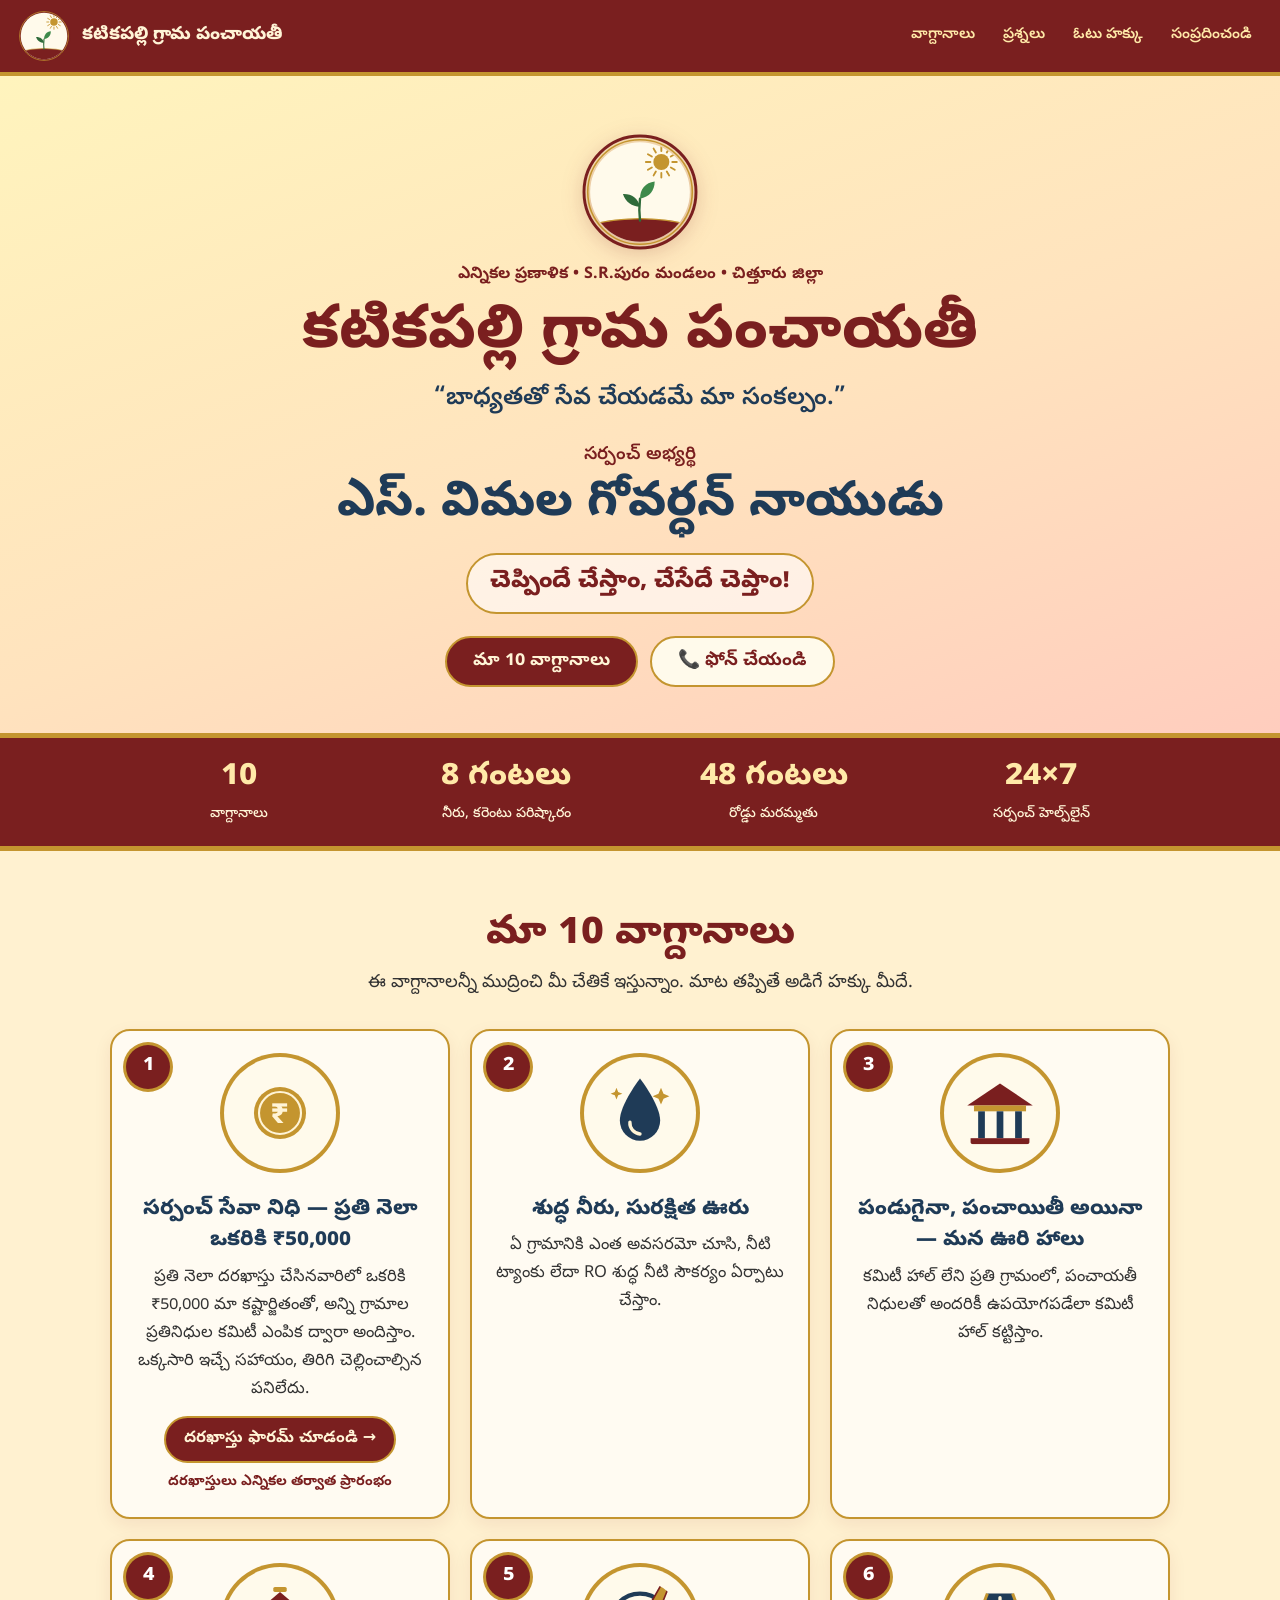
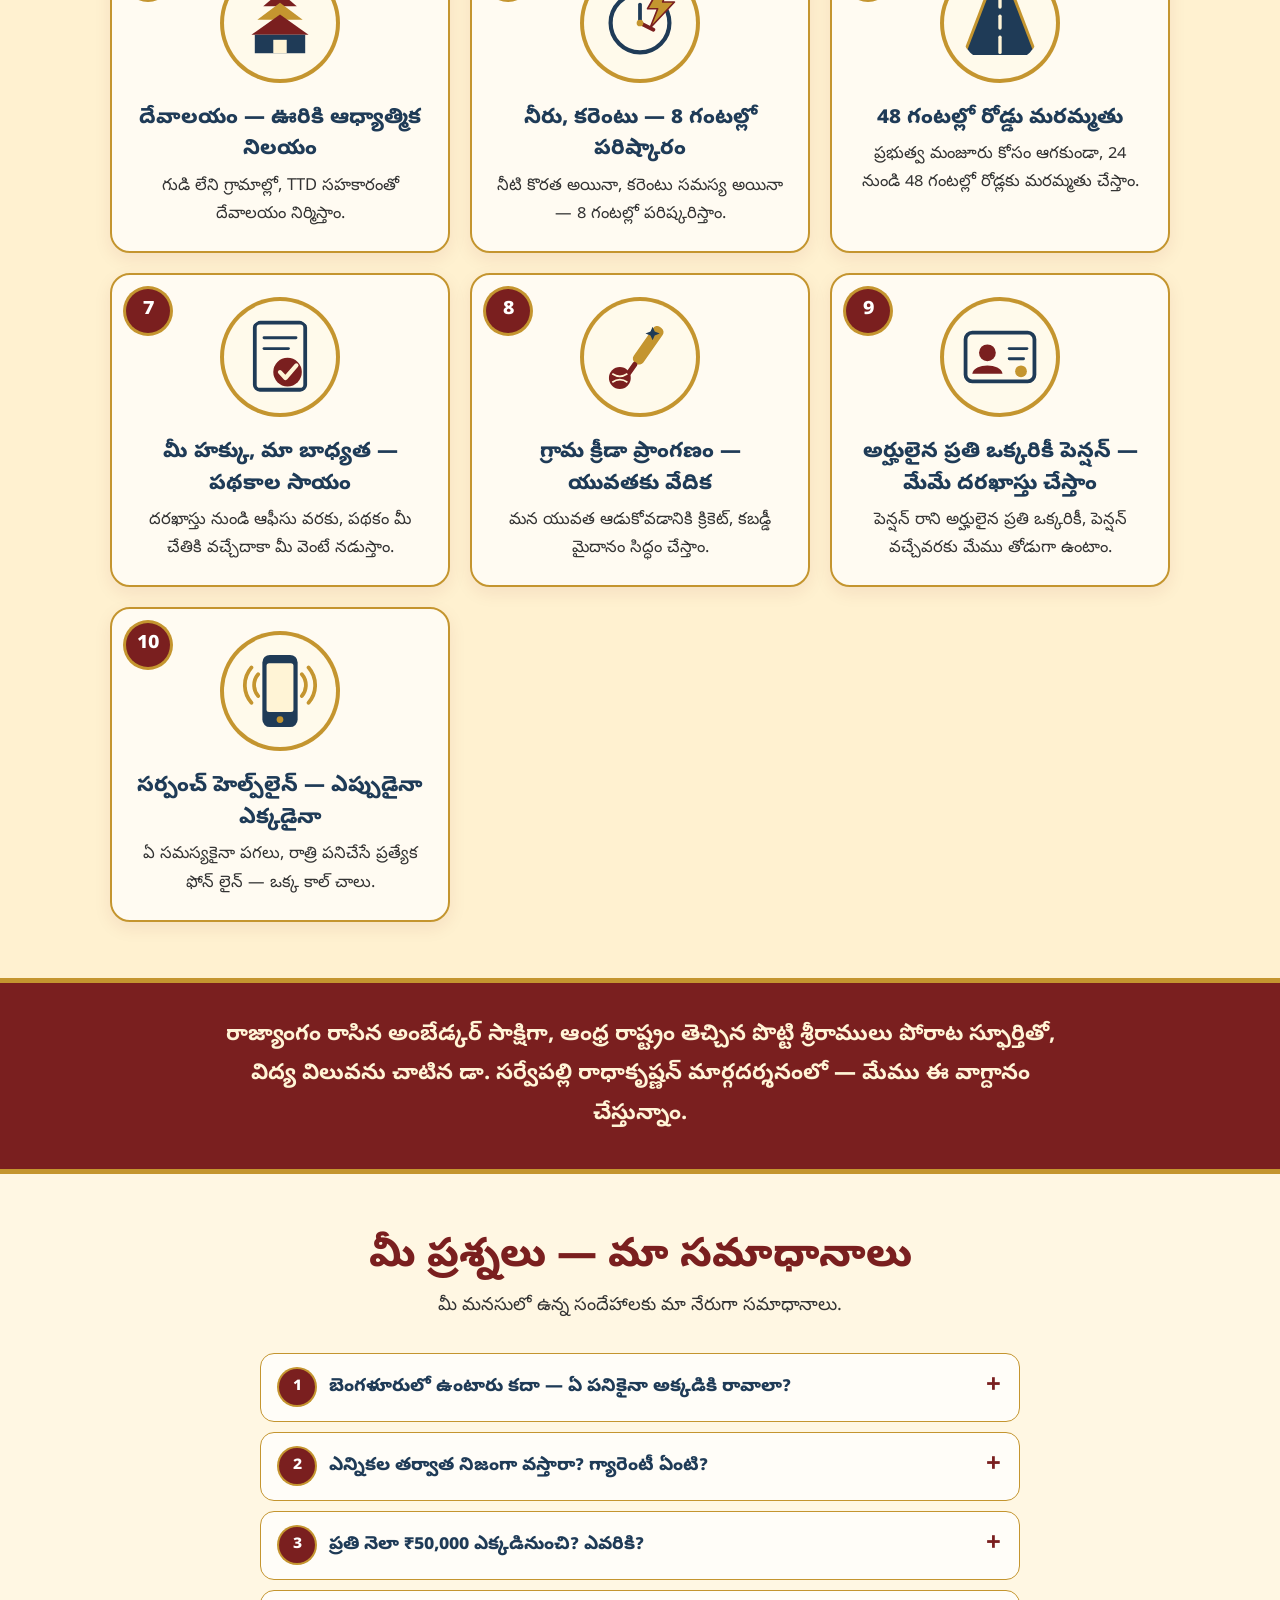
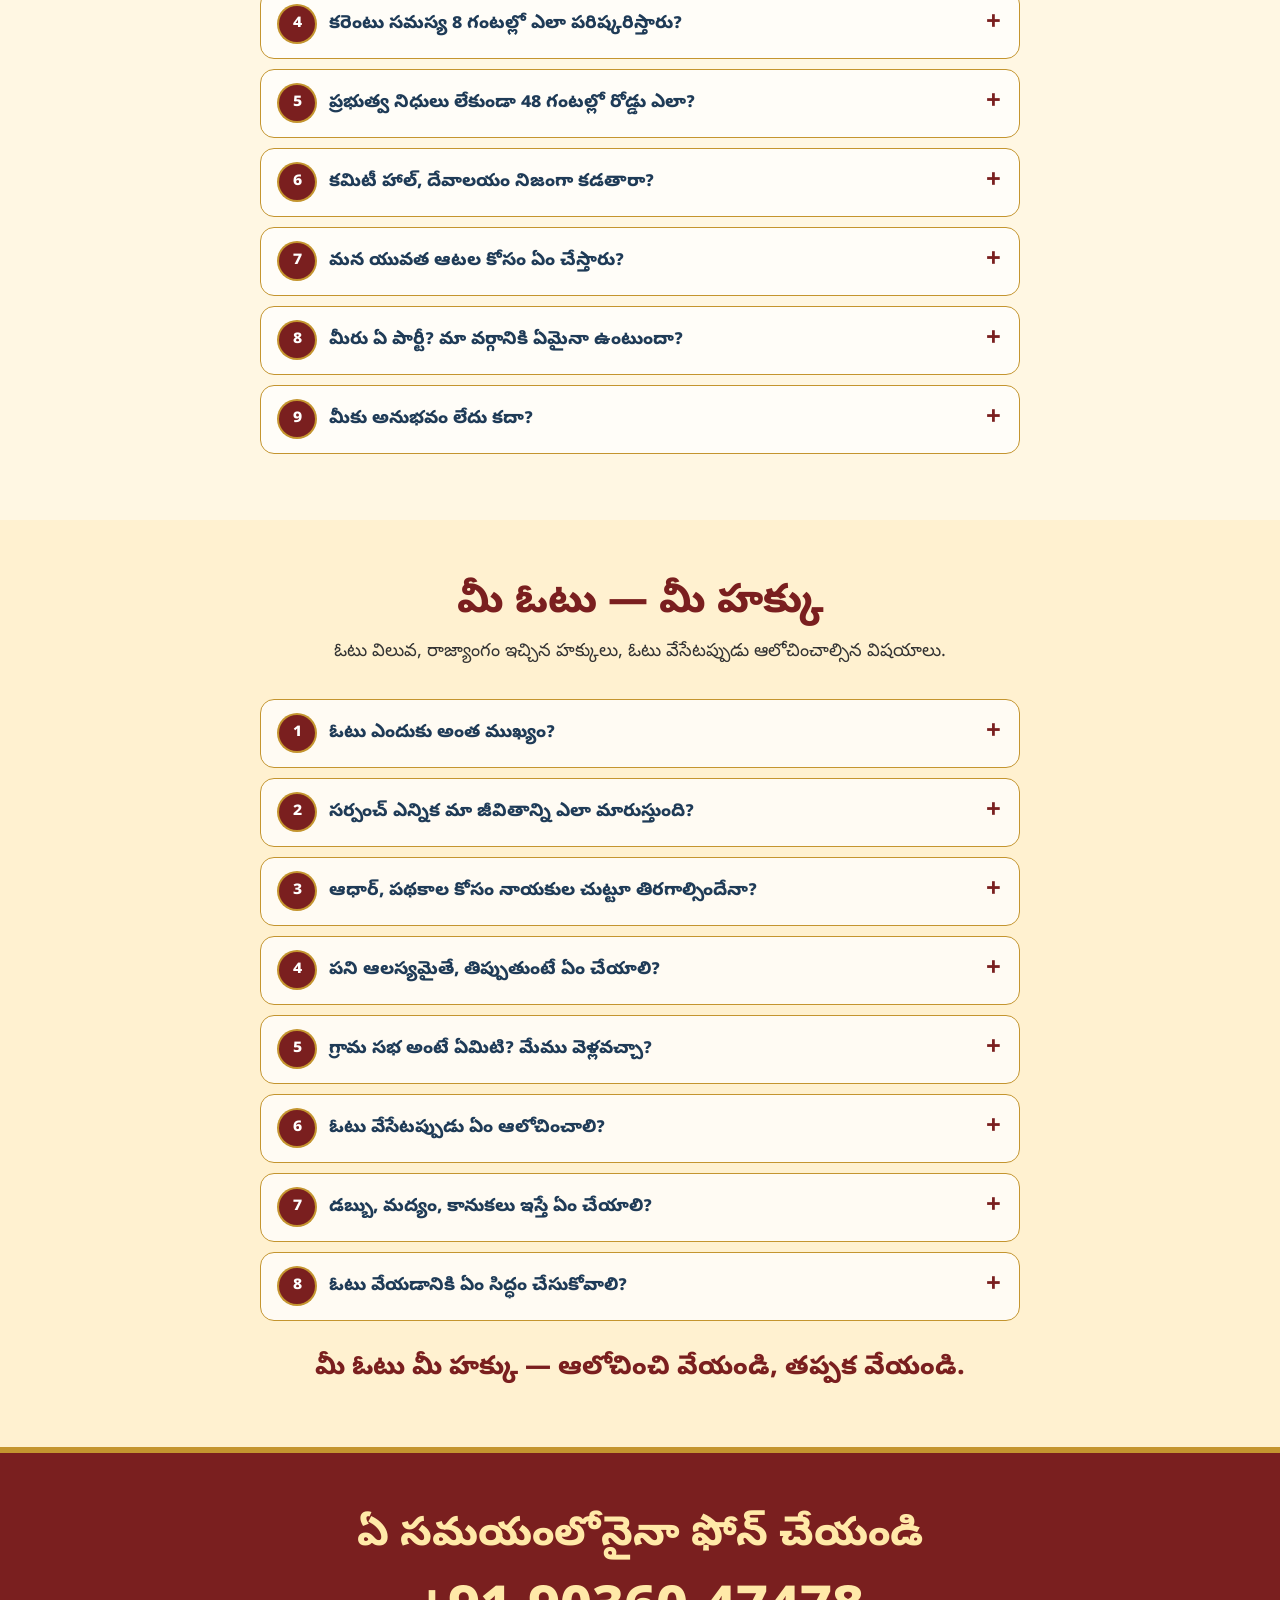
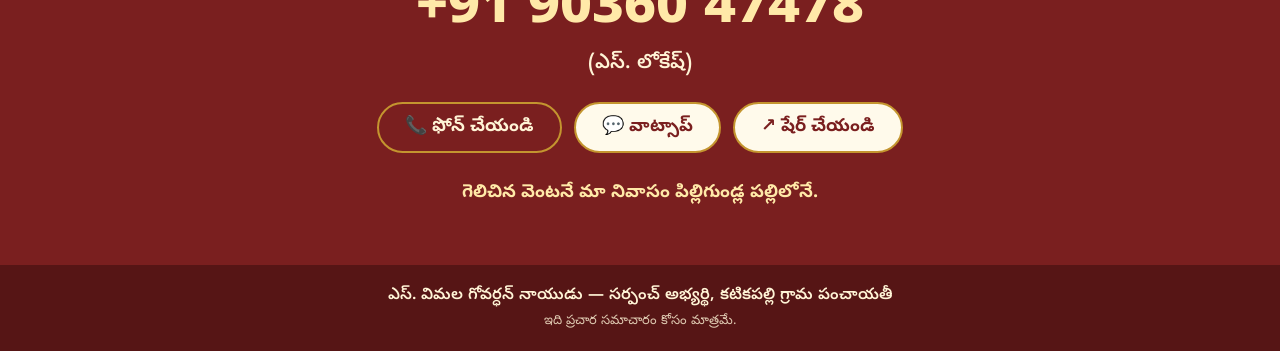
==== commit 40bf0ee4: "Remove cup mark from promise 1 icon Co-Authored-By: Claude Sonnet 5.5 <noreply@anthropic.com> Claude" ====
--- a/index.html
+++ b/index.html
@@ -78,7 +78,7 @@
   <div class="wrap">
     <h2>మా 10 వాగ్దానాలు</h2>
     <p class="lead">ఈ వాగ్దానాలన్నీ ముద్రించి మీ చేతికే ఇస్తున్నాం. మాట తప్పితే అడిగే హక్కు మీదే.</p>
-    <div class="grid"><article class="card promise" id="p1"><div class="num">1</div><svg viewBox="0 0 200 200" aria-hidden="true"><circle cx="100" cy="100" r="62" fill="#C4952F"/><circle cx="100" cy="100" r="50" fill="none" stroke="#FFF4D6" stroke-width="5"/><text x="100" y="124" text-anchor="middle" font-size="72" font-weight="800" fill="#FFF4D6" font-family="Noto Sans Telugu, sans-serif">₹</text><path d="M32 156 C36 182 66 190 100 190 C134 190 164 182 168 156" fill="none" stroke="#7A1F1F" stroke-width="12" stroke-linecap="round"/></svg><h3>సర్పంచ్ సేవా నిధి — ప్రతి నెలా ఒకరికి ₹50,000</h3><p>ప్రతి నెలా దరఖాస్తు చేసినవారిలో ఒకరికి ₹50,000 మా కష్టార్జితంతో, అన్ని గ్రామాల ప్రతినిధుల కమిటీ ఎంపిక ద్వారా అందిస్తాం. ఒక్కసారి ఇచ్చే సహాయం, తిరిగి చెల్లించాల్సిన పనిలేదు.</p><a class="card-link" href="apply.html">దరఖాస్తు ఫారమ్ చూడండి →</a><p class="card-note">దరఖాస్తులు ఎన్నికల తర్వాత ప్రారంభం</p></article><article class="card promise" id="p2"><div class="num">2</div><svg viewBox="0 0 200 200" aria-hidden="true"><path d="M100 18 C100 18 52 80 52 118 A48 48 0 0 0 148 118 C148 80 100 18 100 18 Z" fill="#1F3B57"/><path d="M76 122 A26 26 0 0 0 100 150" fill="none" stroke="#FFF4D6" stroke-width="8" stroke-linecap="round"/><path d="M150 40 l6 14 14 6 -14 6 -6 14 -6 -14 -14 -6 14 -6z" fill="#C4952F"/><path d="M44 40 l4 10 10 4 -10 4 -4 10 -4 -10 -10 -4 10 -4z" fill="#C4952F"/></svg><h3>శుద్ధ నీరు, సురక్షిత ఊరు</h3><p>ఏ గ్రామానికి ఎంత అవసరమో చూసి, నీటి ట్యాంకు లేదా RO శుద్ధ నీటి సౌకర్యం ఏర్పాటు చేస్తాం.</p></article><article class="card promise" id="p3"><div class="num">3</div><svg viewBox="0 0 200 200" aria-hidden="true"><polygon points="22,82 100,30 178,82" fill="#7A1F1F"/><rect x="38" y="82" width="124" height="14" fill="#C4952F"/><rect x="48" y="96" width="16" height="64" fill="#1F3B57"/><rect x="92" y="96" width="16" height="64" fill="#1F3B57"/><rect x="136" y="96" width="16" height="64" fill="#1F3B57"/><rect x="30" y="160" width="140" height="14" fill="#7A1F1F"/></svg><h3>పండుగైనా, పంచాయితీ అయినా — మన ఊరి హాలు</h3><p>కమిటీ హాల్ లేని ప్రతి గ్రామంలో, పంచాయతీ నిధులతో అందరికీ ఉపయోగపడేలా కమిటీ హాల్ కట్టిస్తాం.</p></article><article class="card promise" id="p4"><div class="num">4</div><svg viewBox="0 0 200 200" aria-hidden="true"><rect x="84" y="14" width="32" height="12" rx="4" fill="#C4952F"/><polygon points="100,26 140,60 60,60" fill="#7A1F1F"/><polygon points="100,52 154,92 46,92" fill="#C4952F"/><polygon points="100,80 168,128 32,128" fill="#7A1F1F"/><rect x="40" y="128" width="120" height="44" fill="#1F3B57"/><rect x="84" y="140" width="32" height="32" rx="16 16 0 0" fill="#FFF4D6"/></svg><h3>దేవాలయం — ఊరికి ఆధ్యాత్మిక నిలయం</h3><p>గుడి లేని గ్రామాల్లో, TTD సహకారంతో దేవాలయం నిర్మిస్తాం.</p></article><article class="card promise" id="p5"><div class="num">5</div><svg viewBox="0 0 200 200" aria-hidden="true"><circle cx="100" cy="100" r="70" fill="#FFFAEB" stroke="#1F3B57" stroke-width="10"/><line x1="100" y1="100" x2="100" y2="56" stroke="#1F3B57" stroke-width="9" stroke-linecap="round"/><line x1="100" y1="100" x2="132" y2="116" stroke="#7A1F1F" stroke-width="9" stroke-linecap="round"/><circle cx="100" cy="100" r="8" fill="#C4952F"/><polygon points="150,10 118,66 142,66 124,112 182,50 154,50 170,10" fill="#C4952F" stroke="#7A1F1F" stroke-width="4" stroke-linejoin="round"/></svg><h3>నీరు, కరెంటు — 8 గంటల్లో పరిష్కారం</h3><p>నీటి కొరత అయినా, కరెంటు సమస్య అయినా — 8 గంటల్లో పరిష్కరిస్తాం.</p></article><article class="card promise" id="p6"><div class="num">6</div><svg viewBox="0 0 200 200" aria-hidden="true"><polygon points="70,30 130,30 186,176 14,176" fill="#1F3B57"/><g stroke="#FFF4D6" stroke-width="8" stroke-linecap="round"><line x1="100" y1="40" x2="100" y2="62"/><line x1="100" y1="84" x2="100" y2="112"/><line x1="100" y1="134" x2="100" y2="170"/></g><line x1="70" y1="30" x2="14" y2="176" stroke="#C4952F" stroke-width="7"/><line x1="130" y1="30" x2="186" y2="176" stroke="#C4952F" stroke-width="7"/></svg><h3>48 గంటల్లో రోడ్డు మరమ్మతు</h3><p>ప్రభుత్వ మంజూరు కోసం ఆగకుండా, 24 నుండి 48 గంటల్లో రోడ్లకు మరమ్మతు చేస్తాం.</p></article><article class="card promise" id="p7"><div class="num">7</div><svg viewBox="0 0 200 200" aria-hidden="true"><rect x="40" y="18" width="120" height="160" rx="12" fill="#FFFAEB" stroke="#1F3B57" stroke-width="9"/><g stroke="#1F3B57" stroke-width="7" stroke-linecap="round"><line x1="62" y1="54" x2="138" y2="54"/><line x1="62" y1="80" x2="120" y2="80"/></g><circle cx="118" cy="136" r="34" fill="#7A1F1F"/><path d="M100 136 l13 14 26 -30" fill="none" stroke="#FFF4D6" stroke-width="10" stroke-linecap="round" stroke-linejoin="round"/></svg><h3>మీ హక్కు, మా బాధ్యత — పథకాల సాయం</h3><p>దరఖాస్తు నుండి ఆఫీసు వరకు, పథకం మీ చేతికి వచ్చేదాకా మీ వెంటే నడుస్తాం.</p></article><article class="card promise" id="p8"><div class="num">8</div><svg viewBox="0 0 200 200" aria-hidden="true"><g transform="rotate(35 100 100)"><rect x="86" y="14" width="28" height="104" rx="12" fill="#C4952F"/><rect x="94" y="116" width="12" height="64" rx="5" fill="#7A1F1F"/></g><circle cx="52" cy="150" r="26" fill="#7A1F1F"/><path d="M34 140 Q52 152 70 140 M34 160 Q52 148 70 160" fill="none" stroke="#FFF4D6" stroke-width="4"/><path d="M130 28 l5 11 12 5 -12 5 -5 11 -5 -11 -12 -5 12 -5z" fill="#1F3B57"/></svg><h3>గ్రామ క్రీడా ప్రాంగణం — యువతకు వేదిక</h3><p>మన యువత ఆడుకోవడానికి క్రికెట్, కబడ్డీ మైదానం సిద్ధం చేస్తాం.</p></article><article class="card promise" id="p9"><div class="num">9</div><svg viewBox="0 0 200 200" aria-hidden="true"><rect x="18" y="42" width="164" height="116" rx="16" fill="#FFFAEB" stroke="#1F3B57" stroke-width="9"/><circle cx="70" cy="90" r="20" fill="#7A1F1F"/><path d="M34 140 C38 114 102 114 106 140 Z" fill="#7A1F1F"/><g stroke="#1F3B57" stroke-width="7" stroke-linecap="round"><line x1="122" y1="80" x2="164" y2="80"/><line x1="122" y1="104" x2="156" y2="104"/></g><circle cx="150" cy="134" r="14" fill="#C4952F"/></svg><h3>అర్హులైన ప్రతి ఒక్కరికీ పెన్షన్ — మేమే దరఖాస్తు చేస్తాం</h3><p>పెన్షన్ రాని అర్హులైన ప్రతి ఒక్కరికీ, పెన్షన్ వచ్చేవరకు మేము తోడుగా ఉంటాం.</p></article><article class="card promise" id="p10"><div class="num">10</div><svg viewBox="0 0 200 200" aria-hidden="true"><rect x="58" y="14" width="84" height="172" rx="18" fill="#1F3B57"/><rect x="68" y="34" width="64" height="116" rx="6" fill="#FFF4D6"/><circle cx="100" cy="168" r="8" fill="#C4952F"/><path d="M152 60 a40 40 0 0 1 0 52 M168 44 a64 64 0 0 1 0 84" fill="none" stroke="#C4952F" stroke-width="9" stroke-linecap="round"/><path d="M48 60 a40 40 0 0 0 0 52 M32 44 a64 64 0 0 0 0 84" fill="none" stroke="#C4952F" stroke-width="9" stroke-linecap="round"/></svg><h3>సర్పంచ్ హెల్ప్‌లైన్ — ఎప్పుడైనా ఎక్కడైనా</h3><p>ఏ సమస్యకైనా పగలు, రాత్రి పనిచేసే ప్రత్యేక ఫోన్ లైన్ — ఒక్క కాల్ చాలు.</p></article></div>
+    <div class="grid"><article class="card promise" id="p1"><div class="num">1</div><svg viewBox="0 0 200 200" aria-hidden="true"><circle cx="100" cy="100" r="62" fill="#C4952F"/><circle cx="100" cy="100" r="50" fill="none" stroke="#FFF4D6" stroke-width="5"/><text x="100" y="124" text-anchor="middle" font-size="72" font-weight="800" fill="#FFF4D6" font-family="Noto Sans Telugu, sans-serif">₹</text></svg><h3>సర్పంచ్ సేవా నిధి — ప్రతి నెలా ఒకరికి ₹50,000</h3><p>ప్రతి నెలా దరఖాస్తు చేసినవారిలో ఒకరికి ₹50,000 మా కష్టార్జితంతో, అన్ని గ్రామాల ప్రతినిధుల కమిటీ ఎంపిక ద్వారా అందిస్తాం. ఒక్కసారి ఇచ్చే సహాయం, తిరిగి చెల్లించాల్సిన పనిలేదు.</p><a class="card-link" href="apply.html">దరఖాస్తు ఫారమ్ చూడండి →</a><p class="card-note">దరఖాస్తులు ఎన్నికల తర్వాత ప్రారంభం</p></article><article class="card promise" id="p2"><div class="num">2</div><svg viewBox="0 0 200 200" aria-hidden="true"><path d="M100 18 C100 18 52 80 52 118 A48 48 0 0 0 148 118 C148 80 100 18 100 18 Z" fill="#1F3B57"/><path d="M76 122 A26 26 0 0 0 100 150" fill="none" stroke="#FFF4D6" stroke-width="8" stroke-linecap="round"/><path d="M150 40 l6 14 14 6 -14 6 -6 14 -6 -14 -14 -6 14 -6z" fill="#C4952F"/><path d="M44 40 l4 10 10 4 -10 4 -4 10 -4 -10 -10 -4 10 -4z" fill="#C4952F"/></svg><h3>శుద్ధ నీరు, సురక్షిత ఊరు</h3><p>ఏ గ్రామానికి ఎంత అవసరమో చూసి, నీటి ట్యాంకు లేదా RO శుద్ధ నీటి సౌకర్యం ఏర్పాటు చేస్తాం.</p></article><article class="card promise" id="p3"><div class="num">3</div><svg viewBox="0 0 200 200" aria-hidden="true"><polygon points="22,82 100,30 178,82" fill="#7A1F1F"/><rect x="38" y="82" width="124" height="14" fill="#C4952F"/><rect x="48" y="96" width="16" height="64" fill="#1F3B57"/><rect x="92" y="96" width="16" height="64" fill="#1F3B57"/><rect x="136" y="96" width="16" height="64" fill="#1F3B57"/><rect x="30" y="160" width="140" height="14" fill="#7A1F1F"/></svg><h3>పండుగైనా, పంచాయితీ అయినా — మన ఊరి హాలు</h3><p>కమిటీ హాల్ లేని ప్రతి గ్రామంలో, పంచాయతీ నిధులతో అందరికీ ఉపయోగపడేలా కమిటీ హాల్ కట్టిస్తాం.</p></article><article class="card promise" id="p4"><div class="num">4</div><svg viewBox="0 0 200 200" aria-hidden="true"><rect x="84" y="14" width="32" height="12" rx="4" fill="#C4952F"/><polygon points="100,26 140,60 60,60" fill="#7A1F1F"/><polygon points="100,52 154,92 46,92" fill="#C4952F"/><polygon points="100,80 168,128 32,128" fill="#7A1F1F"/><rect x="40" y="128" width="120" height="44" fill="#1F3B57"/><rect x="84" y="140" width="32" height="32" rx="16 16 0 0" fill="#FFF4D6"/></svg><h3>దేవాలయం — ఊరికి ఆధ్యాత్మిక నిలయం</h3><p>గుడి లేని గ్రామాల్లో, TTD సహకారంతో దేవాలయం నిర్మిస్తాం.</p></article><article class="card promise" id="p5"><div class="num">5</div><svg viewBox="0 0 200 200" aria-hidden="true"><circle cx="100" cy="100" r="70" fill="#FFFAEB" stroke="#1F3B57" stroke-width="10"/><line x1="100" y1="100" x2="100" y2="56" stroke="#1F3B57" stroke-width="9" stroke-linecap="round"/><line x1="100" y1="100" x2="132" y2="116" stroke="#7A1F1F" stroke-width="9" stroke-linecap="round"/><circle cx="100" cy="100" r="8" fill="#C4952F"/><polygon points="150,10 118,66 142,66 124,112 182,50 154,50 170,10" fill="#C4952F" stroke="#7A1F1F" stroke-width="4" stroke-linejoin="round"/></svg><h3>నీరు, కరెంటు — 8 గంటల్లో పరిష్కారం</h3><p>నీటి కొరత అయినా, కరెంటు సమస్య అయినా — 8 గంటల్లో పరిష్కరిస్తాం.</p></article><article class="card promise" id="p6"><div class="num">6</div><svg viewBox="0 0 200 200" aria-hidden="true"><polygon points="70,30 130,30 186,176 14,176" fill="#1F3B57"/><g stroke="#FFF4D6" stroke-width="8" stroke-linecap="round"><line x1="100" y1="40" x2="100" y2="62"/><line x1="100" y1="84" x2="100" y2="112"/><line x1="100" y1="134" x2="100" y2="170"/></g><line x1="70" y1="30" x2="14" y2="176" stroke="#C4952F" stroke-width="7"/><line x1="130" y1="30" x2="186" y2="176" stroke="#C4952F" stroke-width="7"/></svg><h3>48 గంటల్లో రోడ్డు మరమ్మతు</h3><p>ప్రభుత్వ మంజూరు కోసం ఆగకుండా, 24 నుండి 48 గంటల్లో రోడ్లకు మరమ్మతు చేస్తాం.</p></article><article class="card promise" id="p7"><div class="num">7</div><svg viewBox="0 0 200 200" aria-hidden="true"><rect x="40" y="18" width="120" height="160" rx="12" fill="#FFFAEB" stroke="#1F3B57" stroke-width="9"/><g stroke="#1F3B57" stroke-width="7" stroke-linecap="round"><line x1="62" y1="54" x2="138" y2="54"/><line x1="62" y1="80" x2="120" y2="80"/></g><circle cx="118" cy="136" r="34" fill="#7A1F1F"/><path d="M100 136 l13 14 26 -30" fill="none" stroke="#FFF4D6" stroke-width="10" stroke-linecap="round" stroke-linejoin="round"/></svg><h3>మీ హక్కు, మా బాధ్యత — పథకాల సాయం</h3><p>దరఖాస్తు నుండి ఆఫీసు వరకు, పథకం మీ చేతికి వచ్చేదాకా మీ వెంటే నడుస్తాం.</p></article><article class="card promise" id="p8"><div class="num">8</div><svg viewBox="0 0 200 200" aria-hidden="true"><g transform="rotate(35 100 100)"><rect x="86" y="14" width="28" height="104" rx="12" fill="#C4952F"/><rect x="94" y="116" width="12" height="64" rx="5" fill="#7A1F1F"/></g><circle cx="52" cy="150" r="26" fill="#7A1F1F"/><path d="M34 140 Q52 152 70 140 M34 160 Q52 148 70 160" fill="none" stroke="#FFF4D6" stroke-width="4"/><path d="M130 28 l5 11 12 5 -12 5 -5 11 -5 -11 -12 -5 12 -5z" fill="#1F3B57"/></svg><h3>గ్రామ క్రీడా ప్రాంగణం — యువతకు వేదిక</h3><p>మన యువత ఆడుకోవడానికి క్రికెట్, కబడ్డీ మైదానం సిద్ధం చేస్తాం.</p></article><article class="card promise" id="p9"><div class="num">9</div><svg viewBox="0 0 200 200" aria-hidden="true"><rect x="18" y="42" width="164" height="116" rx="16" fill="#FFFAEB" stroke="#1F3B57" stroke-width="9"/><circle cx="70" cy="90" r="20" fill="#7A1F1F"/><path d="M34 140 C38 114 102 114 106 140 Z" fill="#7A1F1F"/><g stroke="#1F3B57" stroke-width="7" stroke-linecap="round"><line x1="122" y1="80" x2="164" y2="80"/><line x1="122" y1="104" x2="156" y2="104"/></g><circle cx="150" cy="134" r="14" fill="#C4952F"/></svg><h3>అర్హులైన ప్రతి ఒక్కరికీ పెన్షన్ — మేమే దరఖాస్తు చేస్తాం</h3><p>పెన్షన్ రాని అర్హులైన ప్రతి ఒక్కరికీ, పెన్షన్ వచ్చేవరకు మేము తోడుగా ఉంటాం.</p></article><article class="card promise" id="p10"><div class="num">10</div><svg viewBox="0 0 200 200" aria-hidden="true"><rect x="58" y="14" width="84" height="172" rx="18" fill="#1F3B57"/><rect x="68" y="34" width="64" height="116" rx="6" fill="#FFF4D6"/><circle cx="100" cy="168" r="8" fill="#C4952F"/><path d="M152 60 a40 40 0 0 1 0 52 M168 44 a64 64 0 0 1 0 84" fill="none" stroke="#C4952F" stroke-width="9" stroke-linecap="round"/><path d="M48 60 a40 40 0 0 0 0 52 M32 44 a64 64 0 0 0 0 84" fill="none" stroke="#C4952F" stroke-width="9" stroke-linecap="round"/></svg><h3>సర్పంచ్ హెల్ప్‌లైన్ — ఎప్పుడైనా ఎక్కడైనా</h3><p>ఏ సమస్యకైనా పగలు, రాత్రి పనిచేసే ప్రత్యేక ఫోన్ లైన్ — ఒక్క కాల్ చాలు.</p></article></div>
   </div>
 </section>
 
